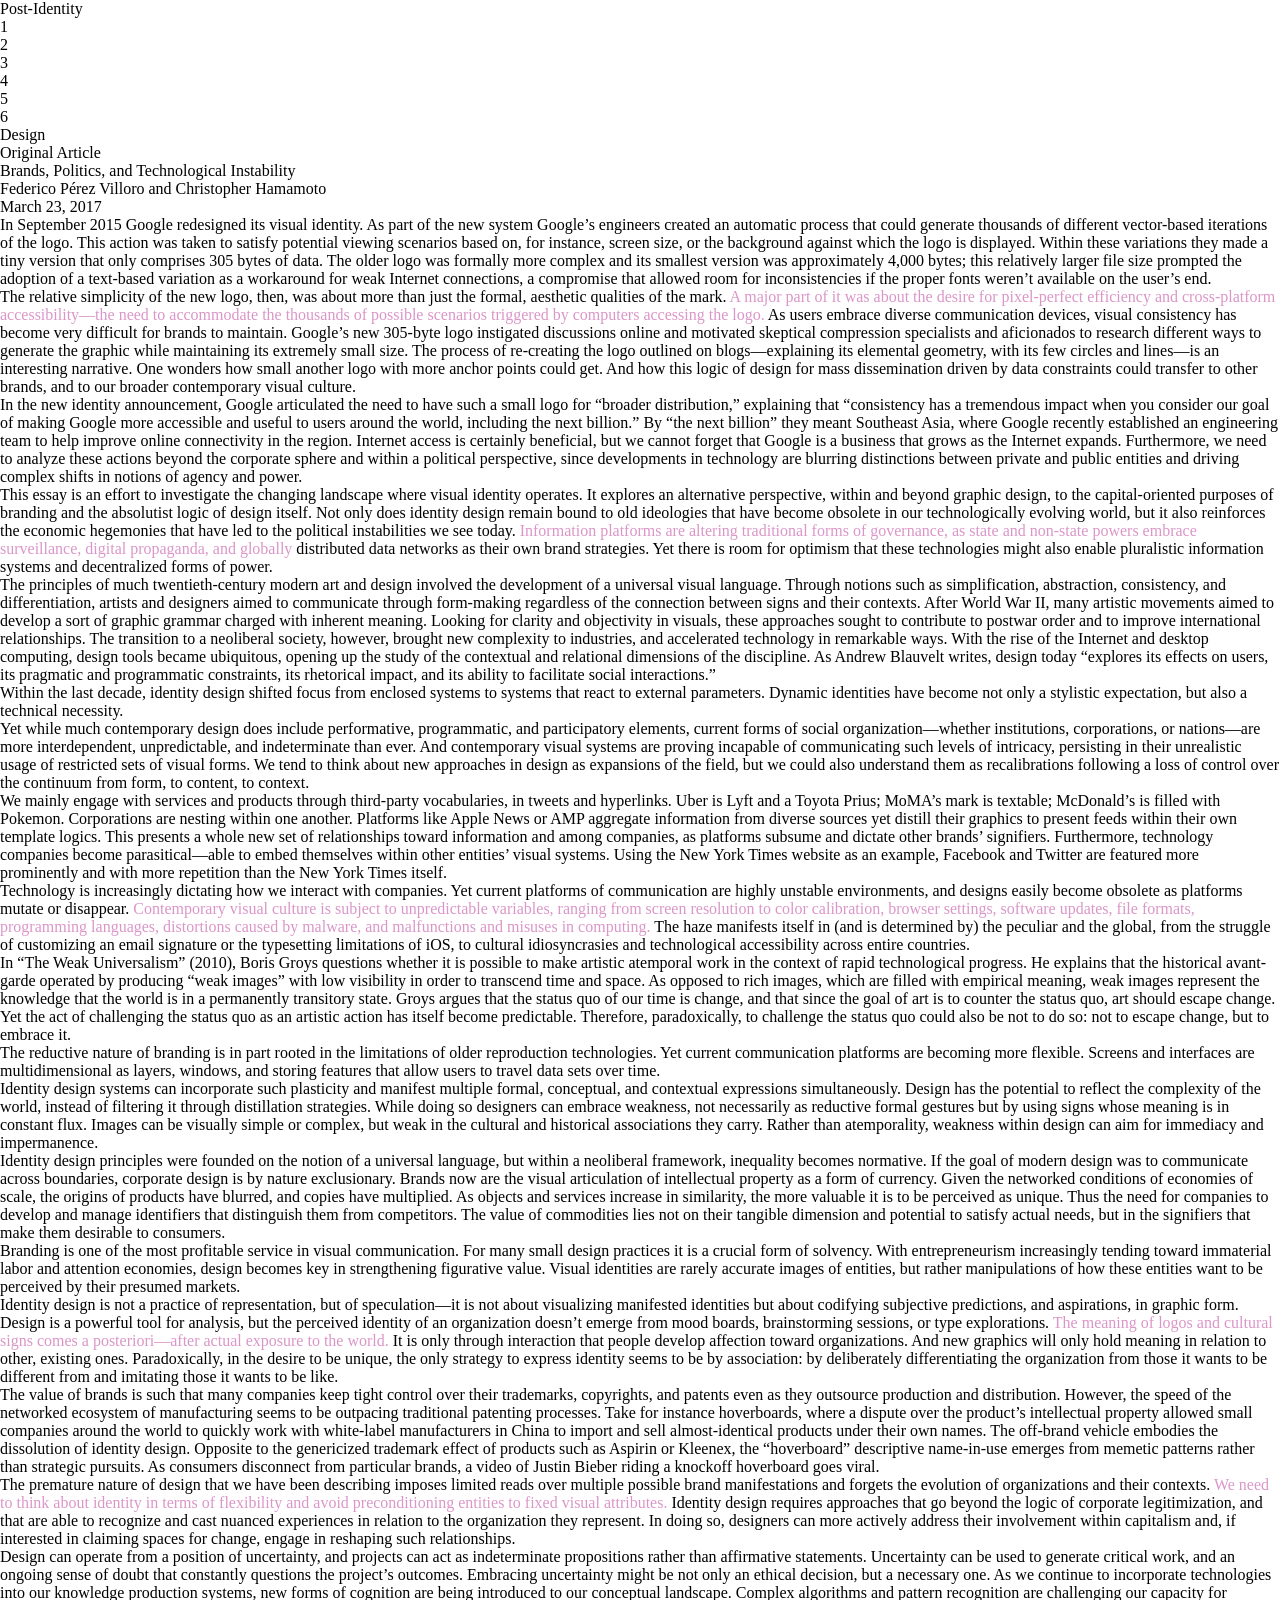
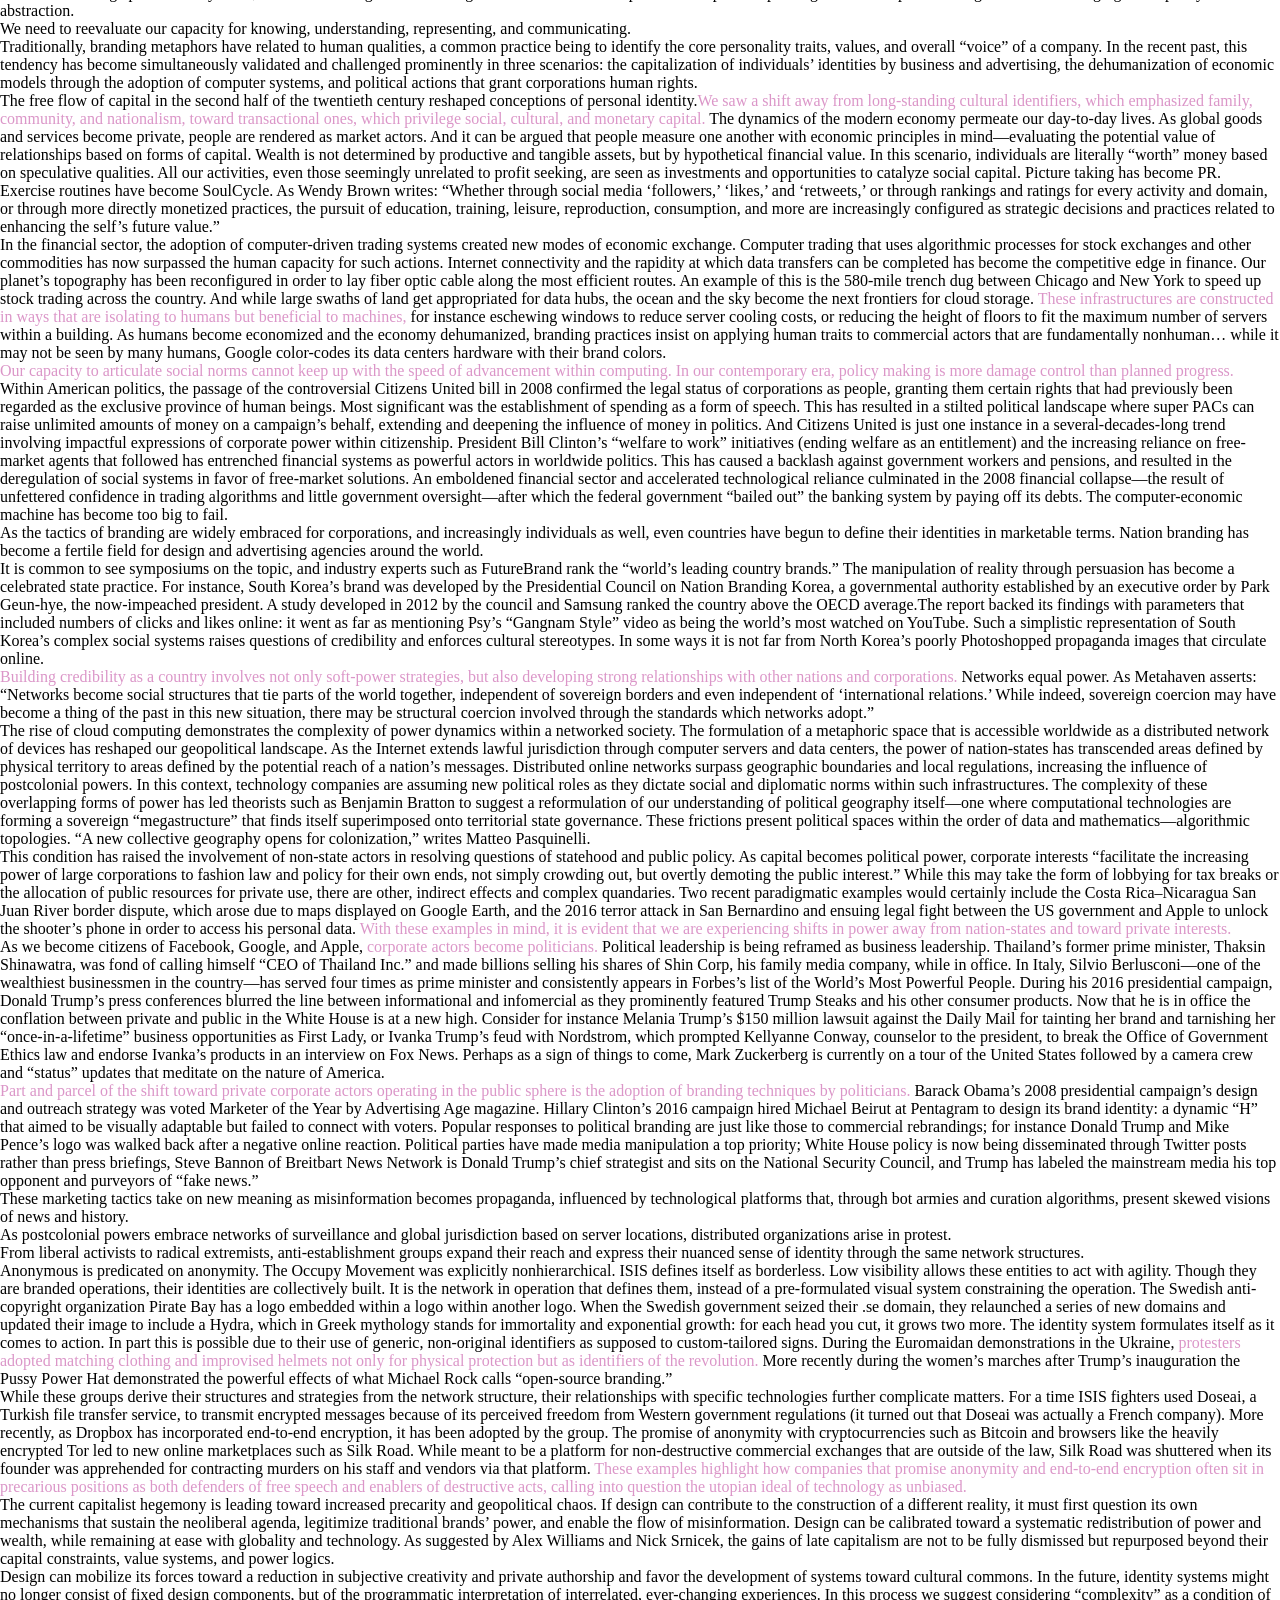
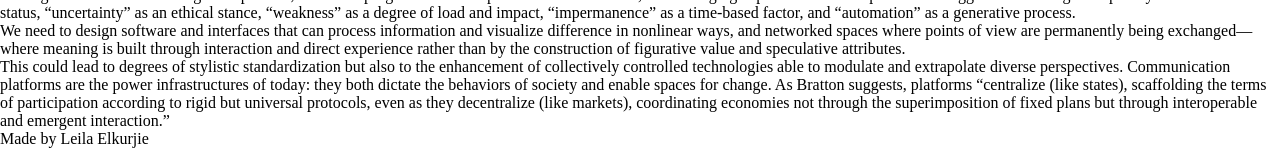
==== direction1/index.html @ b15a5d3c "start" ====
<!doctype html>
<html>
	<head>
		<meta name="viewport" content="width=device-width, initial-scale=1">
		<title>Binding</title>
		<link href="../styles/reset.css" rel="stylesheet">
		<link href="../styles/common.css" rel="stylesheet">
		<link href="style.css" rel="stylesheet">
	</head>
	<body>
		<header>
			<div class="h1-button">
				<h1>Post-Identity</h1>
				<ol>
					<li><a href="#section1">1</a></li>
					<li><a href="#section2">2</a></li>
					<li><a href="#section3">3</a></li>
					<li><a href="#section4">4</a></li>
					<li><a href="#section5">5</a></li>
					<li><a href="#section6">6</a></li>
				</ol>
			</div>

		<h2>Design</h2>

			<div class="h3-button">
				<a href="https://www.walkerart.org/reader/post-identity-design-brands-politics-and-technological-instability/">
					Original Article
				</a>
				<h3>Brands, Politics, and Technological Instability</h3>
			</div>

			<h4>Federico Pérez Villoro and Christopher Hamamoto</h4>
			<time datetime="2017-03-23">March 23, 2017</time>
		</header>

		<main>

			<!-- the article -->
			<article>

				<section id="section1">
					<p>In September 2015 Google redesigned its visual identity. As part of the new system Google’s engineers created an automatic process that could generate thousands of different vector-based iterations of the logo. This action was taken to satisfy potential viewing scenarios based on, for instance, screen size, or the background against which the logo is displayed. Within these variations they made a tiny version that only comprises 305 bytes of data. The older logo was formally more complex and its smallest version was approximately 4,000 bytes; this relatively larger file size prompted the adoption of a text-based variation as a workaround for weak Internet connections, a compromise that allowed room for inconsistencies if the proper fonts weren’t available on the user’s end.</p>

					<p>The relative simplicity of the new logo, then, was about more than just the formal, aesthetic qualities of the mark. <span style="color: #DB96C8;">A major part of it was about the desire for pixel-perfect efficiency and cross-platform accessibility—the need to accommodate the thousands of possible scenarios triggered by computers accessing the logo.</span> As users embrace diverse communication devices, visual consistency has become very difficult for brands to maintain. Google’s new 305-byte logo instigated discussions online and motivated skeptical compression specialists and aficionados to research different ways to generate the graphic while maintaining its extremely small size. The process of re-creating the logo outlined on blogs—explaining its elemental geometry, with its few circles and lines—is an interesting narrative. One wonders how small another logo with more anchor points could get. And how this logic of design for mass dissemination driven by data constraints could transfer to other brands, and to our broader contemporary visual culture.</p>


					<p>In the new identity announcement, Google articulated the need to have such a small logo for “broader distribution,” explaining that “consistency has a tremendous impact when you consider our goal of making Google more accessible and useful to users around the world, including the next billion.” By “the next billion” they meant Southeast Asia, where Google recently established an engineering team to help improve online connectivity in the region. Internet access is certainly beneficial, but we cannot forget that Google is a business that grows as the Internet expands. Furthermore, we need to analyze these actions beyond the corporate sphere and within a political perspective, since developments in technology are blurring distinctions between private and public entities and driving complex shifts in notions of agency and power.</p>
					<p>This essay is an effort to investigate the changing landscape where visual identity operates. It explores an alternative perspective, within and beyond graphic design, to the capital-oriented purposes of branding and the absolutist logic of design itself. Not only does identity design remain bound to old ideologies that have become obsolete in our technologically evolving world, but it also reinforces the economic hegemonies that have led to the political instabilities we see today. <span style="color: #DB96C8;">Information platforms are altering traditional forms of governance, as state and non-state powers embrace surveillance, digital propaganda, and globally </span>distributed data networks as their own brand strategies. Yet there is room for optimism that these technologies might also enable pluralistic information systems and decentralized forms of power.</p>
				</section>

				<section id="section2">
					<p>The principles of much twentieth-century modern art and design involved the development of a universal visual language. Through notions such as simplification, abstraction, consistency, and differentiation, artists and designers aimed to communicate through form-making regardless of the connection between signs and their contexts. After World War II, many artistic movements aimed to develop a sort of graphic grammar charged with inherent meaning. Looking for clarity and objectivity in visuals, these approaches sought to contribute to postwar order and to improve international relationships. The transition to a neoliberal society, however, brought new complexity to industries, and accelerated technology in remarkable ways. With the rise of the Internet and desktop computing, design tools became ubiquitous, opening up the study of the contextual and relational dimensions of the discipline. As Andrew Blauvelt writes, design today “explores its effects on users, its pragmatic and programmatic constraints, its rhetorical impact, and its ability to facilitate social interactions.”</p>
					<p class="highlight">Within the last decade, identity design shifted focus from enclosed systems to systems that react to external parameters. Dynamic identities have become not only a stylistic expectation, but also a technical necessity.</p>
					<p> Yet while much contemporary design does include performative, programmatic, and participatory elements, current forms of social organization—whether institutions, corporations, or nations—are more interdependent, unpredictable, and indeterminate than ever. And contemporary visual systems are proving incapable of communicating such levels of intricacy, persisting in their unrealistic usage of restricted sets of visual forms. We tend to think about new approaches in design as expansions of the field, but we could also understand them as recalibrations following a loss of control over the continuum from form, to content, to context.</p>
					<p>We mainly engage with services and products through third-party vocabularies, in tweets and hyperlinks. Uber is Lyft and a Toyota Prius; MoMA’s mark is textable; McDonald’s is filled with Pokemon. Corporations are nesting within one another. Platforms like Apple News or AMP aggregate information from diverse sources yet distill their graphics to present feeds within their own template logics. This presents a whole new set of relationships toward information and among companies, as platforms subsume and dictate other brands’ signifiers. Furthermore, technology companies become parasitical—able to embed themselves within other entities’ visual systems. Using the New York Times website as an example, Facebook and Twitter are featured more prominently and with more repetition than the New York Times itself.</p>
					<p>Technology is increasingly dictating how we interact with companies. Yet current platforms of communication are highly unstable environments, and designs easily become obsolete as platforms mutate or disappear. <span style="color: #DB96C8;">Contemporary visual culture is subject to unpredictable variables, ranging from screen resolution to color calibration, browser settings, software updates, file formats, programming languages, distortions caused by malware, and malfunctions and misuses in computing. </span>The haze manifests itself in (and is determined by) the peculiar and the global, from the struggle of customizing an email signature or the typesetting limitations of iOS, to cultural idiosyncrasies and technological accessibility across entire countries.</p>
					<p>In “The Weak Universalism” (2010), Boris Groys questions whether it is possible to make artistic atemporal work in the context of rapid technological progress. He explains that the historical avant-garde operated by producing “weak images” with low visibility in order to transcend time and space. As opposed to rich images, which are filled with empirical meaning, weak images represent the knowledge that the world is in a permanently transitory state. Groys argues that the status quo of our time is change, and that since the goal of art is to counter the status quo, art should escape change. Yet the act of challenging the status quo as an artistic action has itself become predictable. Therefore, paradoxically, to challenge the status quo could also be not to do so: not to escape change, but to embrace it.</p>
					<p>The reductive nature of branding is in part rooted in the limitations of older reproduction technologies. Yet current communication platforms are becoming more flexible. Screens and interfaces are multidimensional as layers, windows, and storing features that allow users to travel data sets over time. </p>
					<p class="highlight">Identity design systems can incorporate such plasticity and manifest multiple formal, conceptual, and contextual expressions simultaneously. Design has the potential to reflect the complexity of the world, instead of filtering it through distillation strategies. While doing so designers can embrace weakness, not necessarily as reductive formal gestures but by using signs whose meaning is in constant flux. Images can be visually simple or complex, but weak in the cultural and historical associations they carry. Rather than atemporality, weakness within design can aim for immediacy and impermanence.</p>
				</section>

				<section id="section3">
					<p>Identity design principles were founded on the notion of a universal language, but within a neoliberal framework, inequality becomes normative. If the goal of modern design was to communicate across boundaries, corporate design is by nature exclusionary. Brands now are the visual articulation of intellectual property as a form of currency. Given the networked conditions of economies of scale, the origins of products have blurred, and copies have multiplied. As objects and services increase in similarity, the more valuable it is to be perceived as unique. Thus the need for companies to develop and manage identifiers that distinguish them from competitors. The value of commodities lies not on their tangible dimension and potential to satisfy actual needs, but in the signifiers that make them desirable to consumers.</p>
					<p>Branding is one of the most profitable service in visual communication. For many small design practices it is a crucial form of solvency. With entrepreneurism increasingly tending toward immaterial labor and attention economies, design becomes key in strengthening figurative value. Visual identities are rarely accurate images of entities, but rather manipulations of how these entities want to be perceived by their presumed markets.</p>
					<p class="highlight">Identity design is not a practice of representation, but of speculation—it is not about visualizing manifested identities but about codifying subjective predictions, and aspirations, in graphic form.</p>
					<p>Design is a powerful tool for analysis, but the perceived identity of an organization doesn’t emerge from mood boards, brainstorming sessions, or type explorations. <span style="color: #DB96C8;">The meaning of logos and cultural signs comes a posteriori—after actual exposure to the world.</span> It is only through interaction that people develop affection toward organizations. And new graphics will only hold meaning in relation to other, existing ones. Paradoxically, in the desire to be unique, the only strategy to express identity seems to be by association: by deliberately differentiating the organization from those it wants to be different from and imitating those it wants to be like.</p>
					<p>The value of brands is such that many companies keep tight control over their trademarks, copyrights, and patents even as they outsource production and distribution. However, the speed of the networked ecosystem of manufacturing seems to be outpacing traditional patenting processes. Take for instance hoverboards, where a dispute over the product’s intellectual property allowed small companies around the world to quickly work with white-label manufacturers in China to import and sell almost-identical products under their own names. The off-brand vehicle embodies the dissolution of identity design. Opposite to the genericized trademark effect of products such as Aspirin or Kleenex, the “hoverboard” descriptive name-in-use emerges from memetic patterns rather than strategic pursuits. As consumers disconnect from particular brands, a video of Justin Bieber riding a knockoff hoverboard goes viral.</p>
					<p>The premature nature of design that we have been describing imposes limited reads over multiple possible brand manifestations and forgets the evolution of organizations and their contexts. <span style="color: #DB96C8;">We need to think about identity in terms of flexibility and avoid preconditioning entities to fixed visual attributes. </span>Identity design requires approaches that go beyond the logic of corporate legitimization, and that are able to recognize and cast nuanced experiences in relation to the organization they represent. In doing so, designers can more actively address their involvement within capitalism and, if interested in claiming spaces for change, engage in reshaping such relationships.</p>
					<p>Design can operate from a position of uncertainty, and projects can act as indeterminate propositions rather than affirmative statements. Uncertainty can be used to generate critical work, and an ongoing sense of doubt that constantly questions the project’s outcomes. Embracing uncertainty might be not only an ethical decision, but a necessary one. As we continue to incorporate technologies into our knowledge production systems, new forms of cognition are being introduced to our conceptual landscape. Complex algorithms and pattern recognition are challenging our capacity for abstraction. </p>
					<p class="highlight">We need to reevaluate our capacity for knowing, understanding, representing, and communicating.</p>
				</section>

				<section id="section4">
					<p>Traditionally, branding metaphors have related to human qualities, a common practice being to identify the core personality traits, values, and overall “voice” of a company. In the recent past, this tendency has become simultaneously validated and challenged prominently in three scenarios: the capitalization of individuals’ identities by business and advertising, the dehumanization of economic models through the adoption of computer systems, and political actions that grant corporations human rights.</p>


					<p>The free flow of capital in the second half of the twentieth century reshaped conceptions of personal identity.<span style="color: #DB96C8;">We saw a shift away from long-standing cultural identifiers, which emphasized family, community, and nationalism, toward transactional ones, which privilege social, cultural, and monetary capital. </span> The dynamics of the modern economy permeate our day-to-day lives. As global goods and services become private, people are rendered as market actors. And it can be argued that people measure one another with economic principles in mind—evaluating the potential value of relationships based on forms of capital. Wealth is not determined by productive and tangible assets, but by hypothetical financial value. In this scenario, individuals are literally “worth” money based on speculative qualities. All our activities, even those seemingly unrelated to profit seeking, are seen as investments and opportunities to catalyze social capital. Picture taking has become PR. Exercise routines have become SoulCycle. As Wendy Brown writes: “Whether through social media ‘followers,’ ‘likes,’ and ‘retweets,’ or through rankings and ratings for every activity and domain, or through more directly monetized practices, the pursuit of education, training, leisure, reproduction, consumption, and more are increasingly configured as strategic decisions and practices related to enhancing the self’s future value.”</p>
					<p>In the financial sector, the adoption of computer-driven trading systems created new modes of economic exchange. Computer trading that uses algorithmic processes for stock exchanges and other commodities has now surpassed the human capacity for such actions. Internet connectivity and the rapidity at which data transfers can be completed has become the competitive edge in finance. Our planet’s topography has been reconfigured in order to lay fiber optic cable along the most efficient routes. An example of this is the 580-mile trench dug between Chicago and New York to speed up stock trading across the country. And while large swaths of land get appropriated for data hubs, the ocean and the sky become the next frontiers for cloud storage. <span style="color: #DB96C8;">These infrastructures are constructed in ways that are isolating to humans but beneficial to machines, </span>for instance eschewing windows to reduce server cooling costs, or reducing the height of floors to fit the maximum number of servers within a building. As humans become economized and the economy dehumanized, branding practices insist on applying human traits to commercial actors that are fundamentally nonhuman… while it may not be seen by many humans, Google color-codes its data centers hardware with their brand colors.</p>
					<p><span style="color: #DB96C8;">Our capacity to articulate social norms cannot keep up with the speed of advancement within computing. In our contemporary era, policy making is more damage control than planned progress. </span>Within American politics, the passage of the controversial Citizens United bill in 2008 confirmed the legal status of corporations as people, granting them certain rights that had previously been regarded as the exclusive province of human beings. Most significant was the establishment of spending as a form of speech. This has resulted in a stilted political landscape where super PACs can raise unlimited amounts of money on a campaign’s behalf, extending and deepening the influence of money in politics. And Citizens United is just one instance in a several-decades-long trend involving impactful expressions of corporate power within citizenship. President Bill Clinton’s “welfare to work” initiatives (ending welfare as an entitlement) and the increasing reliance on free-market agents that followed has entrenched financial systems as powerful actors in worldwide politics. This has caused a backlash against government workers and pensions, and resulted in the deregulation of social systems in favor of free-market solutions. An emboldened financial sector and accelerated technological reliance culminated in the 2008 financial collapse—the result of unfettered confidence in trading algorithms and little government oversight—after which the federal government “bailed out” the banking system by paying off its debts. The computer-economic machine has become too big to fail.</p>
					</section>

				<section id="section5">
					<p class="highlight">As the tactics of branding are widely embraced for corporations, and increasingly individuals as well, even countries have begun to define their identities in marketable terms. Nation branding has become a fertile field for design and advertising agencies around the world.</p>
					<p>It is common to see symposiums on the topic, and industry experts such as FutureBrand rank the “world’s leading country brands.” The manipulation of reality through persuasion has become a celebrated state practice. For instance, South Korea’s brand was developed by the Presidential Council on Nation Branding Korea, a governmental authority established by an executive order by Park Geun-hye, the now-impeached president. A study developed in 2012 by the council and Samsung ranked the country above the OECD average.The report backed its findings with parameters that included numbers of clicks and likes online: it went as far as mentioning Psy’s “Gangnam Style” video as being the world’s most watched on YouTube. Such a simplistic representation of South Korea’s complex social systems raises questions of credibility and enforces cultural stereotypes. In some ways it is not far from North Korea’s poorly Photoshopped propaganda images that circulate online.</p>
					<p><span style="color: #DB96C8;">Building credibility as a country involves not only soft-power strategies, but also developing strong relationships with other nations and corporations. </span>Networks equal power. As Metahaven asserts: “Networks become social structures that tie parts of the world together, independent of sovereign borders and even independent of ‘international relations.’ While indeed, sovereign coercion may have become a thing of the past in this new situation, there may be structural coercion involved through the standards which networks adopt.”</p>
					<p>The rise of cloud computing demonstrates the complexity of power dynamics within a networked society. The formulation of a metaphoric space that is accessible worldwide as a distributed network of devices has reshaped our geopolitical landscape. As the Internet extends lawful jurisdiction through computer servers and data centers, the power of nation-states has transcended areas defined by physical territory to areas defined by the potential reach of a nation’s messages. Distributed online networks surpass geographic boundaries and local regulations, increasing the influence of postcolonial powers. In this context, technology companies are assuming new political roles as they dictate social and diplomatic norms within such infrastructures. The complexity of these overlapping forms of power has led theorists such as Benjamin Bratton to suggest a reformulation of our understanding of political geography itself—one where computational technologies are forming a sovereign “megastructure” that finds itself superimposed onto territorial state governance. These frictions present political spaces within the order of data and mathematics—algorithmic topologies. “A new collective geography opens for colonization,” writes Matteo Pasquinelli.</p>

					<p>This condition has raised the involvement of non-state actors in resolving questions of statehood and public policy. As capital becomes political power, corporate interests “facilitate the increasing power of large corporations to fashion law and policy for their own ends, not simply crowding out, but overtly demoting the public interest.” While this may take the form of lobbying for tax breaks or the allocation of public resources for private use, there are other, indirect effects and complex quandaries. Two recent paradigmatic examples would certainly include the Costa Rica–Nicaragua San Juan River border dispute, which arose due to maps displayed on Google Earth, and the 2016 terror attack in San Bernardino and ensuing legal fight between the US government and Apple to unlock the shooter’s phone in order to access his personal data. <span style="color: #DB96C8;">With these examples in mind, it is evident that we are experiencing shifts in power away from nation-states and toward private interests.</span></p>
					<p>As we become citizens of Facebook, Google, and Apple, <span style="color: #DB96C8;">corporate actors become politicians. </span>Political leadership is being reframed as business leadership. Thailand’s former prime minister, Thaksin Shinawatra, was fond of calling himself “CEO of Thailand Inc.” and made billions selling his shares of Shin Corp, his family media company, while in office. In Italy, Silvio Berlusconi—one of the wealthiest businessmen in the country—has served four times as prime minister and consistently appears in Forbes’s list of the World’s Most Powerful People. During his 2016 presidential campaign, Donald Trump’s press conferences blurred the line between informational and infomercial as they prominently featured Trump Steaks and his other consumer products. Now that he is in office the conflation between private and public in the White House is at a new high. Consider for instance Melania Trump’s $150 million lawsuit against the Daily Mail for tainting her brand and tarnishing her “once-in-a-lifetime” business opportunities as First Lady, or Ivanka Trump’s feud with Nordstrom, which prompted Kellyanne Conway, counselor to the president, to break the Office of Government Ethics law and endorse Ivanka’s products in an interview on Fox News. Perhaps as a sign of things to come, Mark Zuckerberg is currently on a tour of the United States followed by a camera crew and “status” updates that meditate on the nature of America.</p>
					<p><span style="color: #DB96C8;">Part and parcel of the shift toward private corporate actors operating in the public sphere is the adoption of branding techniques by politicians.</span> Barack Obama’s 2008 presidential campaign’s design and outreach strategy was voted Marketer of the Year by Advertising Age magazine. Hillary Clinton’s 2016 campaign hired Michael Beirut at Pentagram to design its brand identity: a dynamic “H” that aimed to be visually adaptable but failed to connect with voters. Popular responses to political branding are just like those to commercial rebrandings; for instance Donald Trump and Mike Pence’s logo was walked back after a negative online reaction. Political parties have made media manipulation a top priority; White House policy is now being disseminated through Twitter posts rather than press briefings, Steve Bannon of Breitbart News Network is Donald Trump’s chief strategist and sits on the National Security Council, and Trump has labeled the mainstream media his top opponent and purveyors of “fake news.”</p>
					<p class="highlight">These marketing tactics take on new meaning as misinformation becomes propaganda, influenced by technological platforms that, through bot armies and curation algorithms, present skewed visions of news and history.</p>
					<p>As postcolonial powers embrace networks of surveillance and global jurisdiction based on server locations, distributed organizations arise in protest.</p>
					<p class="highlight">From liberal activists to radical extremists, anti-establishment groups expand their reach and express their nuanced sense of identity through the same network structures.</p>
					<p>Anonymous is predicated on anonymity. The Occupy Movement was explicitly nonhierarchical. ISIS defines itself as borderless. Low visibility allows these entities to act with agility. Though they are branded operations, their identities are collectively built. It is the network in operation that defines them, instead of a pre-formulated visual system constraining the operation. The Swedish anti-copyright organization Pirate Bay has a logo embedded within a logo within another logo. When the Swedish government seized their .se domain, they relaunched a series of new domains and updated their image to include a Hydra, which in Greek mythology stands for immortality and exponential growth: for each head you cut, it grows two more. The identity system formulates itself as it comes to action. In part this is possible due to their use of generic, non-original identifiers as supposed to custom-tailored signs. During the Euromaidan demonstrations in the Ukraine, <span style="color: #DB96C8;">protesters adopted matching clothing and improvised helmets not only for physical protection but as identifiers of the revolution. </span>More recently during the women’s marches after Trump’s inauguration the Pussy Power Hat demonstrated the powerful effects of what Michael Rock calls “open-source branding.”</p>
					<p>While these groups derive their structures and strategies from the network structure, their relationships with specific technologies further complicate matters. For a time ISIS fighters used Doseai, a Turkish file transfer service, to transmit encrypted messages because of its perceived freedom from Western government regulations (it turned out that Doseai was actually a French company). More recently, as Dropbox has incorporated end-to-end encryption, it has been adopted by the group. The promise of anonymity with cryptocurrencies such as Bitcoin and browsers like the heavily encrypted Tor led to new online marketplaces such as Silk Road. While meant to be a platform for non-destructive commercial exchanges that are outside of the law, Silk Road was shuttered when its founder was apprehended for contracting murders on his staff and vendors via that platform. <span style="color: #DB96C8;">These examples highlight how companies that promise anonymity and end-to-end encryption often sit in precarious positions as both defenders of free speech and enablers of destructive acts, calling into question the utopian ideal of technology as unbiased.</span></p>
				</aside>

				<section id="section6">
					<p>The current capitalist hegemony is leading toward increased precarity and geopolitical chaos. If design can contribute to the construction of a different reality, it must first question its own mechanisms that sustain the neoliberal agenda, legitimize traditional brands’ power, and enable the flow of misinformation. Design can be calibrated toward a systematic redistribution of power and wealth, while remaining at ease with globality and technology. As suggested by Alex Williams and Nick Srnicek, the gains of late capitalism are not to be fully dismissed but repurposed beyond their capital constraints, value systems, and power logics.</p>

					<p>Design can mobilize its forces toward a reduction in subjective creativity and private authorship and favor the development of systems toward cultural commons. In the future, identity systems might no longer consist of fixed design components, but of the programmatic interpretation of interrelated, ever-changing experiences. In this process we suggest considering “complexity” as a condition of status, “uncertainty” as an ethical stance, “weakness” as a degree of load and impact, “impermanence” as a time-based factor, and “automation” as a generative process.</p>
					<p class="highlight">We need to design software and interfaces that can process information and visualize difference in nonlinear ways, and networked spaces where points of view are permanently being exchanged—where meaning is built through interaction and direct experience rather than by the construction of figurative value and speculative attributes.</p>
					<p>This could lead to degrees of stylistic standardization but also to the enhancement of collectively controlled technologies able to modulate and extrapolate diverse perspectives. Communication platforms are the power infrastructures of today: they both dictate the behaviors of society and enable spaces for change. As Bratton suggests, platforms “centralize (like states), scaffolding the terms of participation according to rigid but universal protocols, even as they decentralize (like markets), coordinating economies not through the superimposition of fixed plans but through interoperable and emergent interaction.”</p>
				</section>
			</article>
		</main>

		<footer>
			<p>Made by Leila Elkurjie</p>
		</footer>

	</body>
</html>


<!-- complete  -->
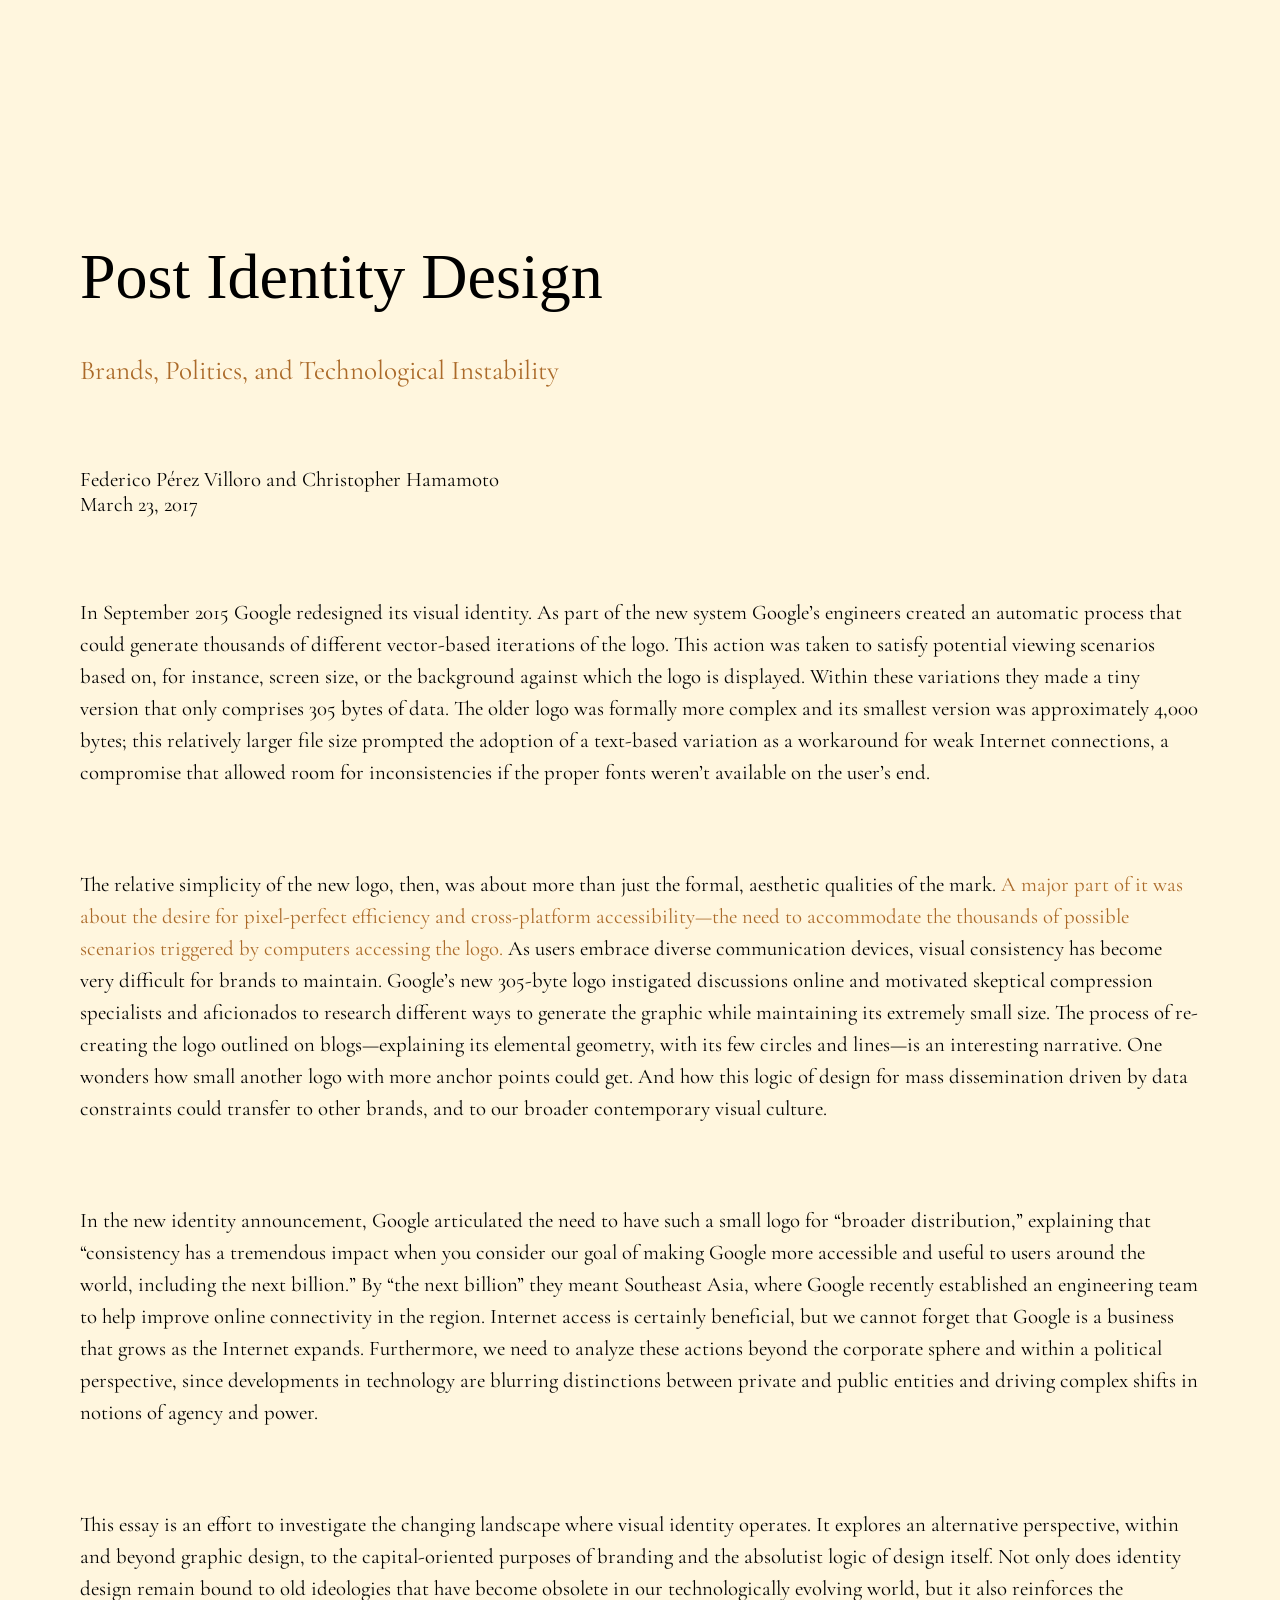
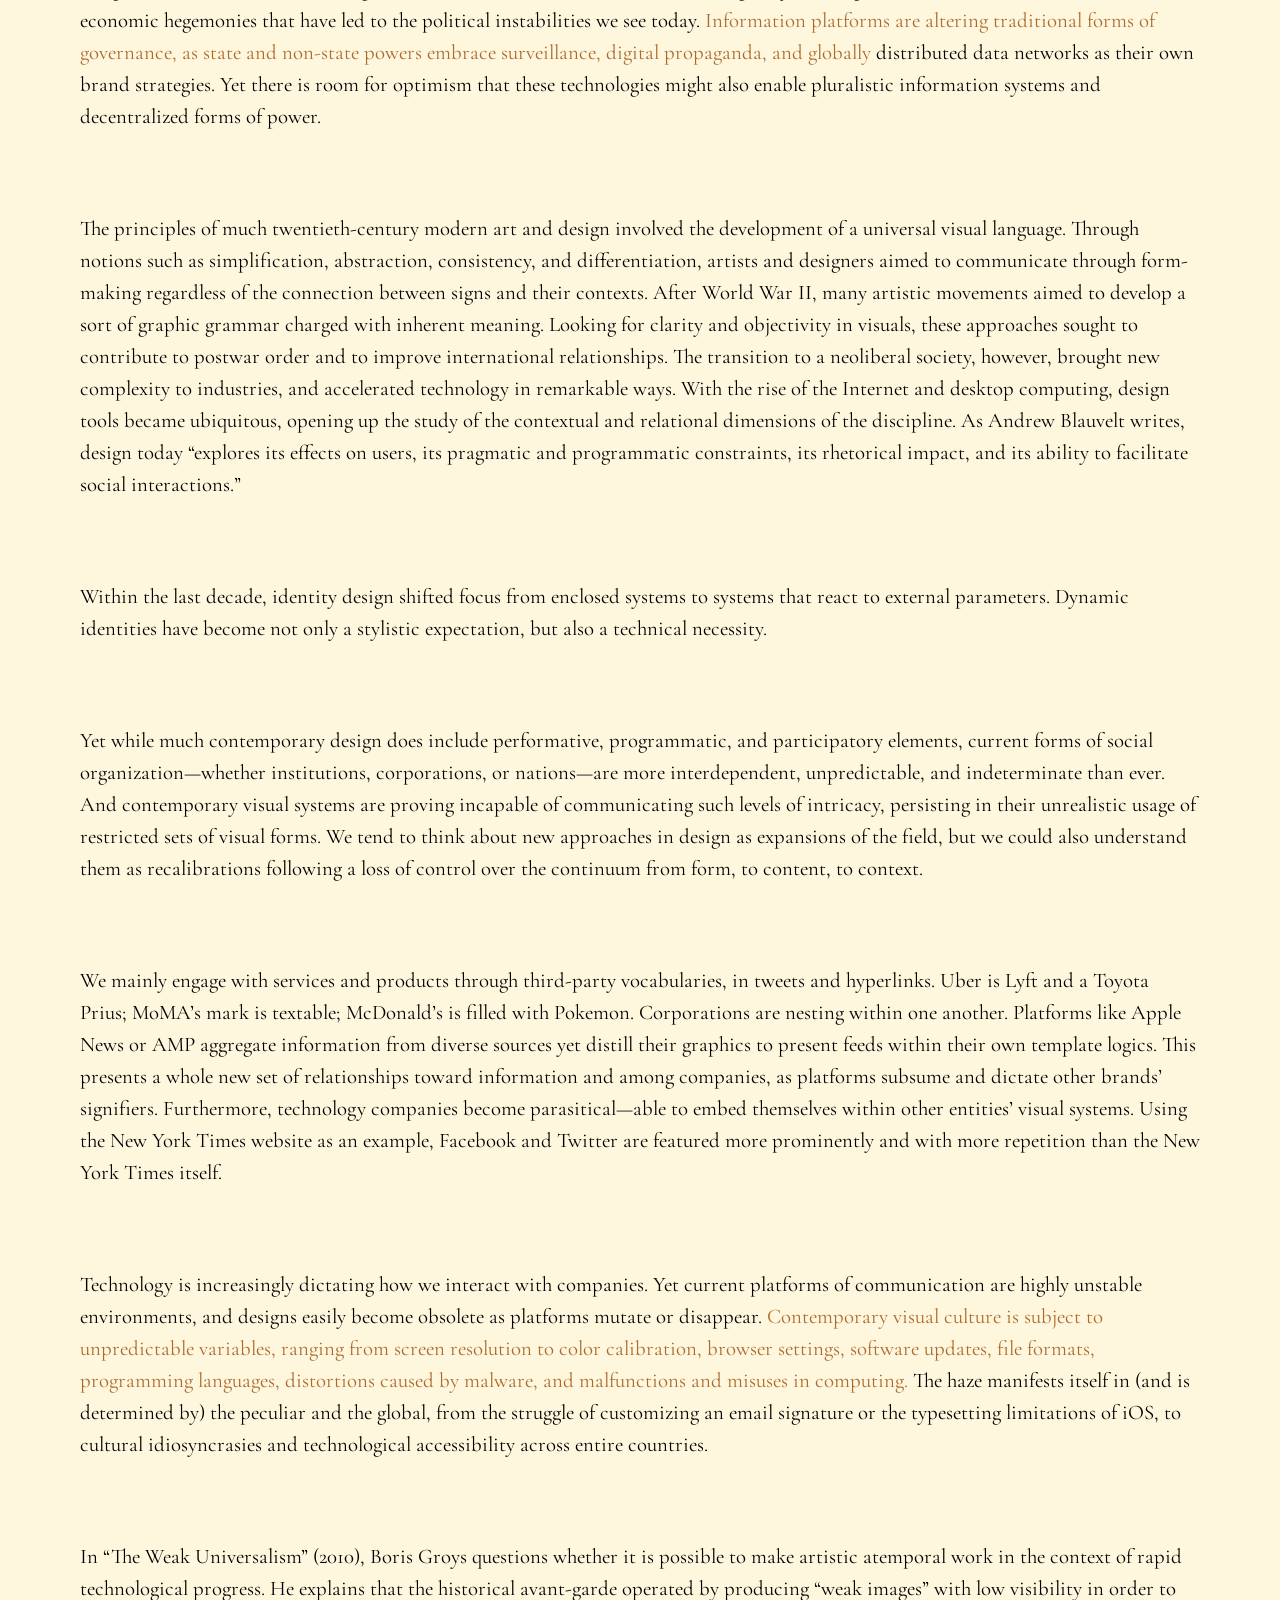
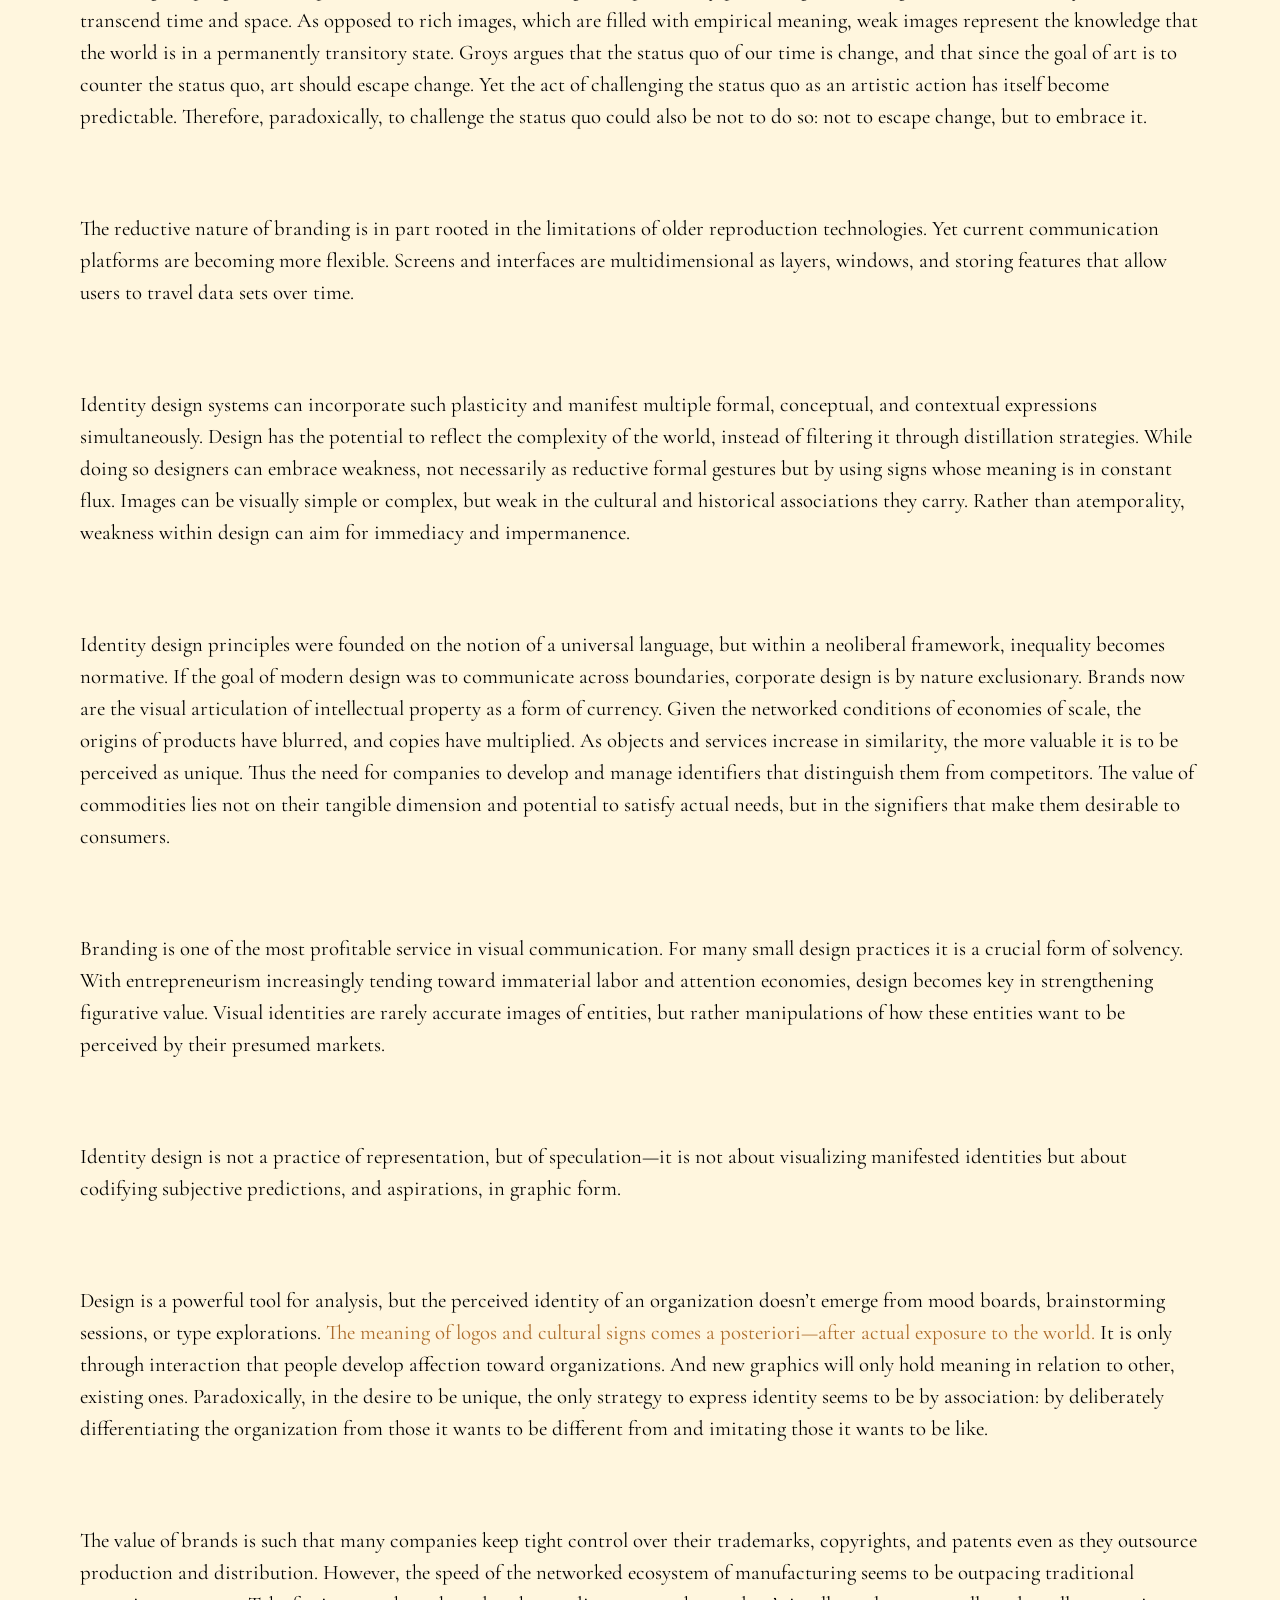
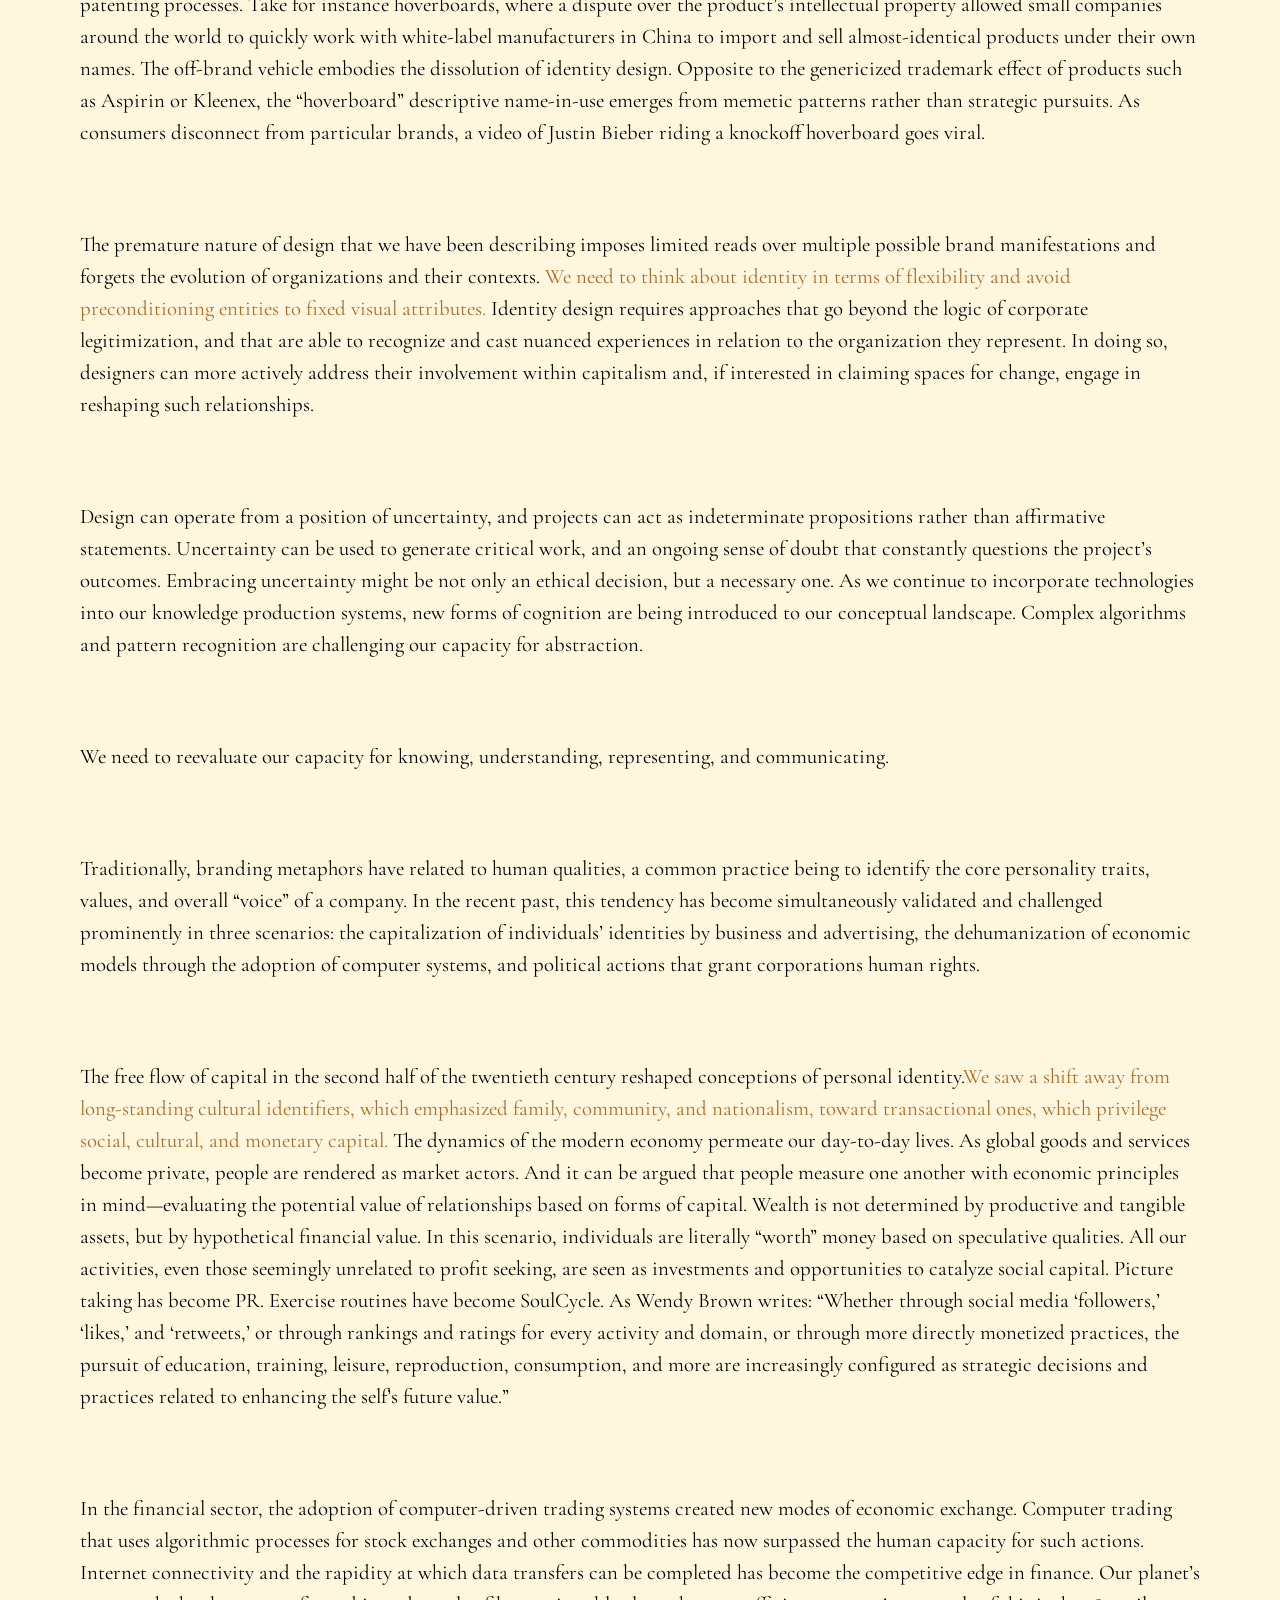
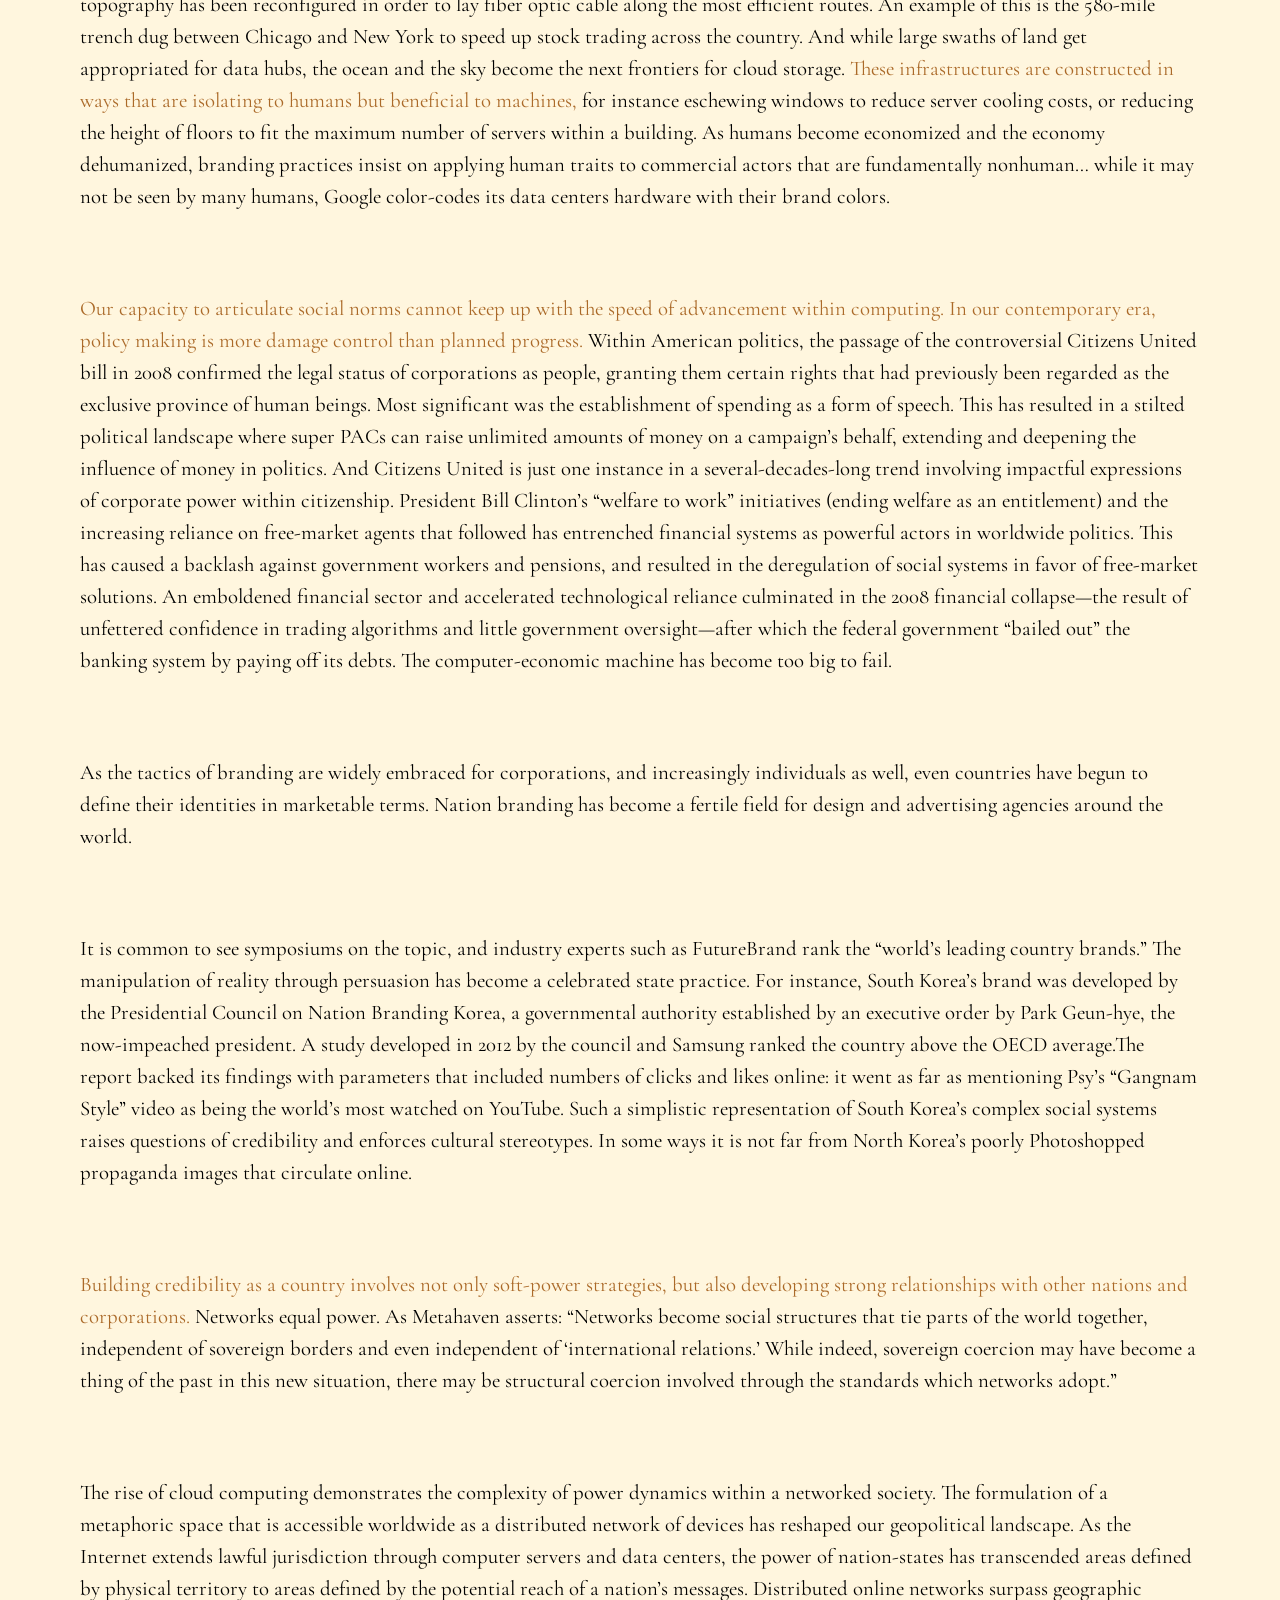
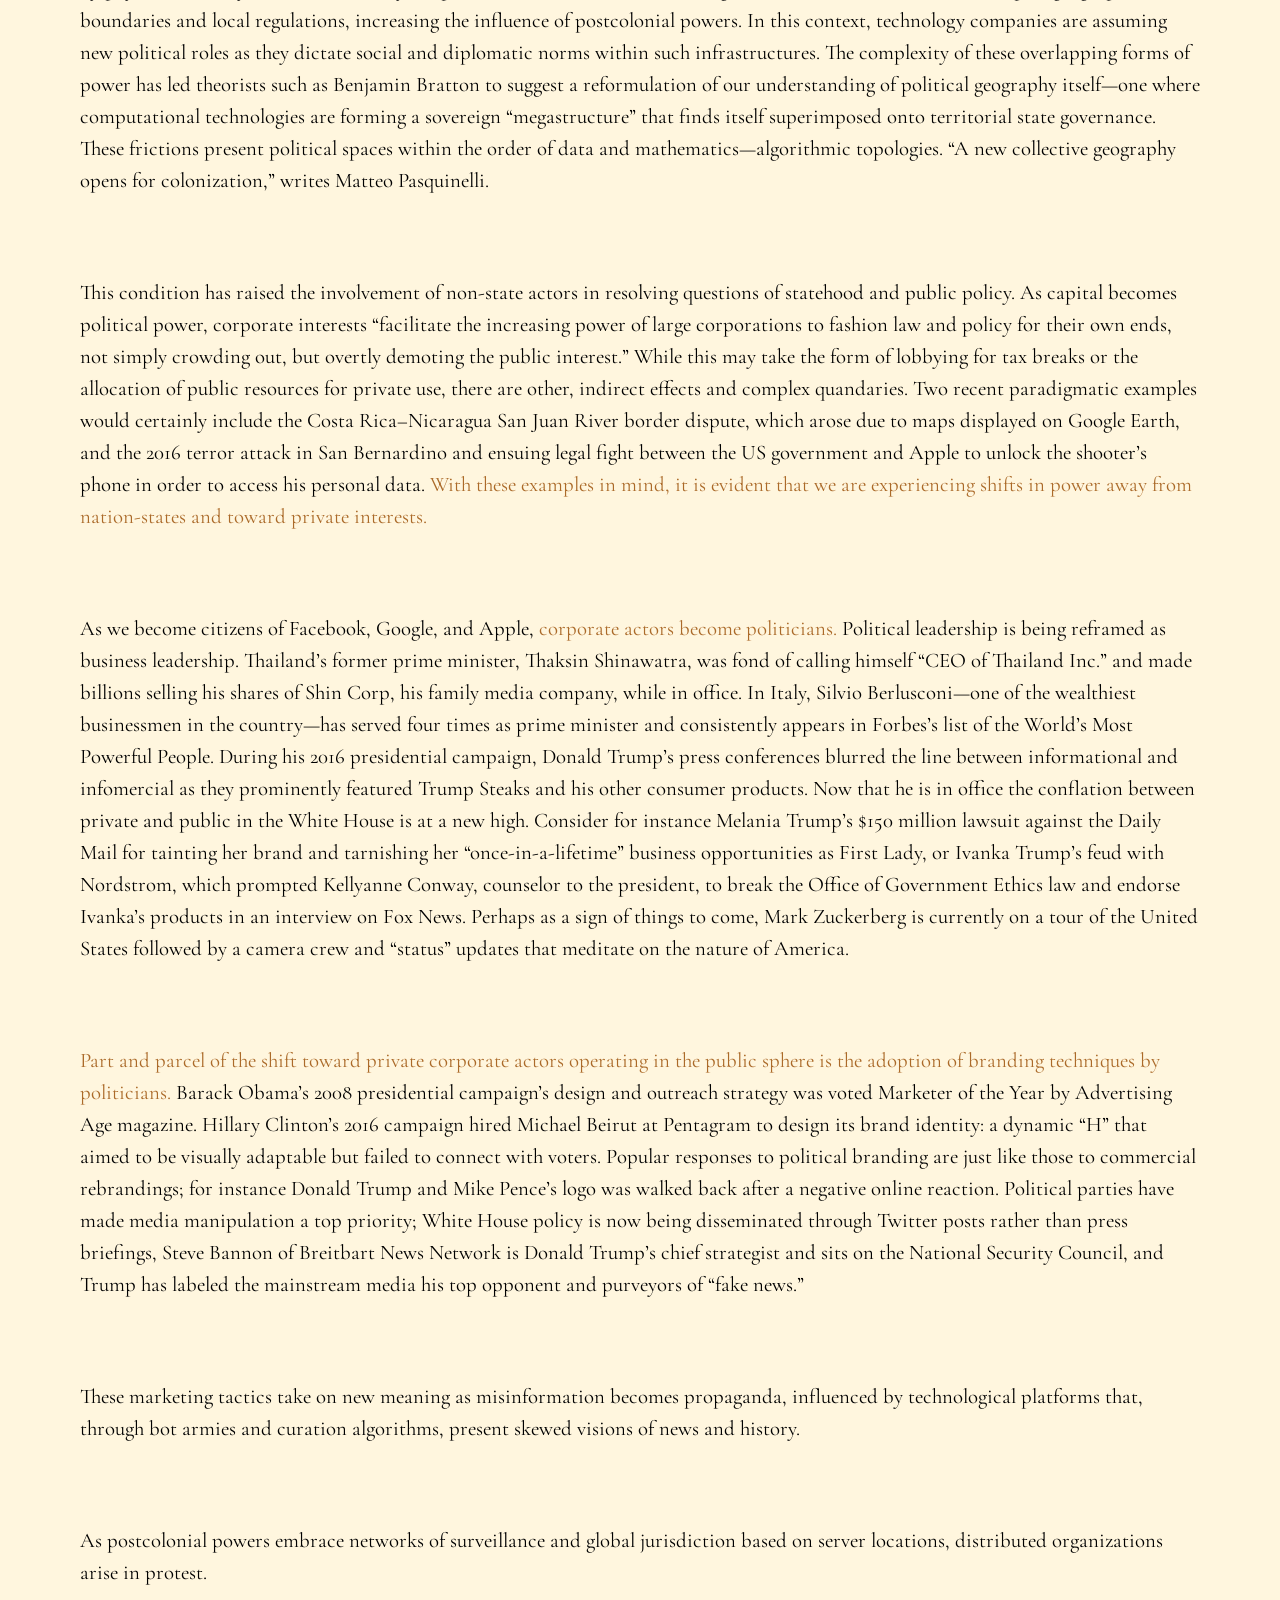
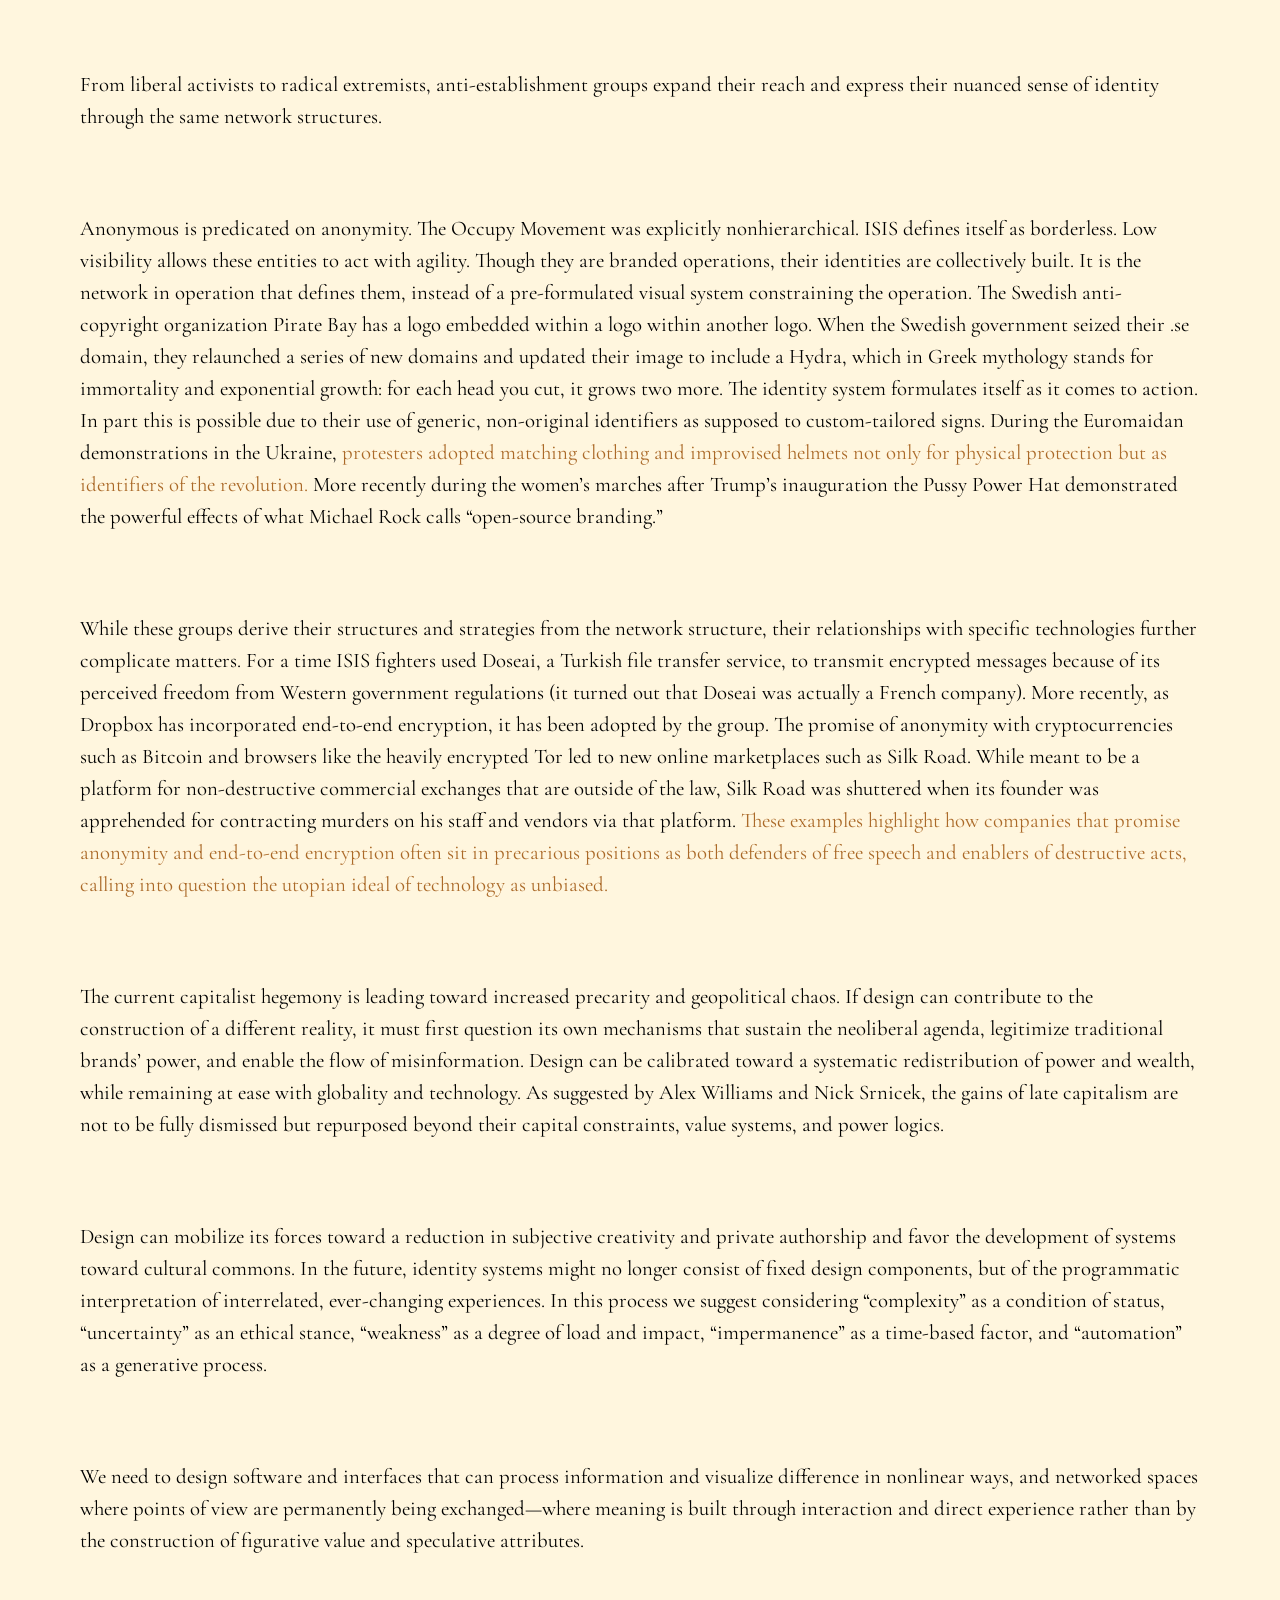
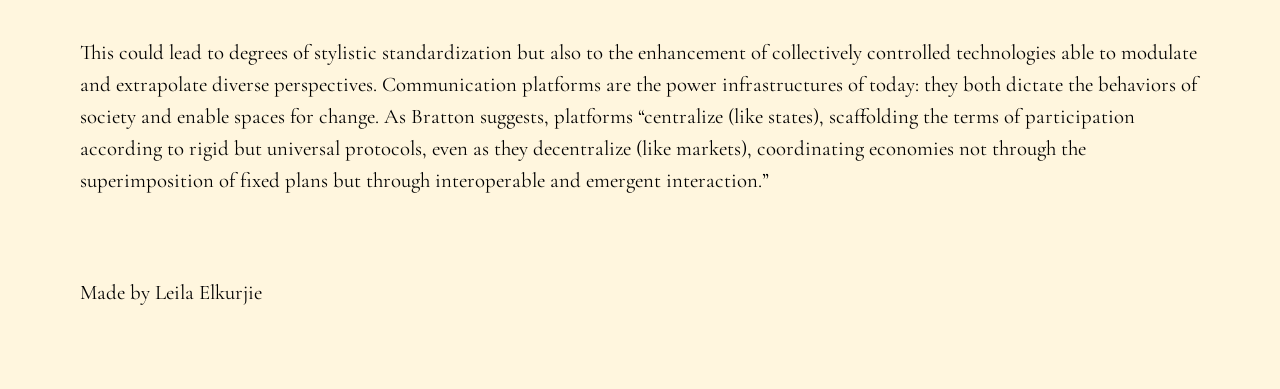
==== commit 104ebaad: "direction 1" ====
--- a/direction1/index.html
+++ b/direction1/index.html
@@ -7,10 +7,14 @@
 		<link href="../styles/reset.css" rel="stylesheet">
 		<link href="../styles/common.css" rel="stylesheet">
 		<link href="style.css" rel="stylesheet">
+
+		<link rel="preconnect" href="https://fonts.googleapis.com">
+		<link rel="preconnect" href="https://fonts.gstatic.com" crossorigin>
+		<link href="https://fonts.googleapis.com/css2?family=Cormorant+Garamond:ital,wght@0,300..700;1,300..700&family=Redaction+10:ital,wght@0,400;0,700;1,400&display=swap" rel="stylesheet">
 	</head>
 	<body>
 		<header>
-			<div class="h1-button">
+			<!-- <div class="h1-button">
 				<h1>Post-Identity</h1>
 				<ol>
 					<li><a href="#section1">1</a></li>
@@ -20,16 +24,11 @@
 					<li><a href="#section5">5</a></li>
 					<li><a href="#section6">6</a></li>
 				</ol>
-			</div>
+			</div> -->
 
-		<h2>Design</h2>
+			<h2>Post Identity Design</h2>
 
-			<div class="h3-button">
-				<a href="https://www.walkerart.org/reader/post-identity-design-brands-politics-and-technological-instability/">
-					Original Article
-				</a>
-				<h3>Brands, Politics, and Technological Instability</h3>
-			</div>
+			<h3>Brands, Politics, and Technological Instability</h3>
 
 			<h4>Federico Pérez Villoro and Christopher Hamamoto</h4>
 			<time datetime="2017-03-23">March 23, 2017</time>
@@ -43,11 +42,11 @@
 				<section id="section1">
 					<p>In September 2015 Google redesigned its visual identity. As part of the new system Google’s engineers created an automatic process that could generate thousands of different vector-based iterations of the logo. This action was taken to satisfy potential viewing scenarios based on, for instance, screen size, or the background against which the logo is displayed. Within these variations they made a tiny version that only comprises 305 bytes of data. The older logo was formally more complex and its smallest version was approximately 4,000 bytes; this relatively larger file size prompted the adoption of a text-based variation as a workaround for weak Internet connections, a compromise that allowed room for inconsistencies if the proper fonts weren’t available on the user’s end.</p>
 
-					<p>The relative simplicity of the new logo, then, was about more than just the formal, aesthetic qualities of the mark. <span style="color: #DB96C8;">A major part of it was about the desire for pixel-perfect efficiency and cross-platform accessibility—the need to accommodate the thousands of possible scenarios triggered by computers accessing the logo.</span> As users embrace diverse communication devices, visual consistency has become very difficult for brands to maintain. Google’s new 305-byte logo instigated discussions online and motivated skeptical compression specialists and aficionados to research different ways to generate the graphic while maintaining its extremely small size. The process of re-creating the logo outlined on blogs—explaining its elemental geometry, with its few circles and lines—is an interesting narrative. One wonders how small another logo with more anchor points could get. And how this logic of design for mass dissemination driven by data constraints could transfer to other brands, and to our broader contemporary visual culture.</p>
+					<p>The relative simplicity of the new logo, then, was about more than just the formal, aesthetic qualities of the mark. <span style="color: #ab6a29;">A major part of it was about the desire for pixel-perfect efficiency and cross-platform accessibility—the need to accommodate the thousands of possible scenarios triggered by computers accessing the logo.</span> As users embrace diverse communication devices, visual consistency has become very difficult for brands to maintain. Google’s new 305-byte logo instigated discussions online and motivated skeptical compression specialists and aficionados to research different ways to generate the graphic while maintaining its extremely small size. The process of re-creating the logo outlined on blogs—explaining its elemental geometry, with its few circles and lines—is an interesting narrative. One wonders how small another logo with more anchor points could get. And how this logic of design for mass dissemination driven by data constraints could transfer to other brands, and to our broader contemporary visual culture.</p>
 
 
 					<p>In the new identity announcement, Google articulated the need to have such a small logo for “broader distribution,” explaining that “consistency has a tremendous impact when you consider our goal of making Google more accessible and useful to users around the world, including the next billion.” By “the next billion” they meant Southeast Asia, where Google recently established an engineering team to help improve online connectivity in the region. Internet access is certainly beneficial, but we cannot forget that Google is a business that grows as the Internet expands. Furthermore, we need to analyze these actions beyond the corporate sphere and within a political perspective, since developments in technology are blurring distinctions between private and public entities and driving complex shifts in notions of agency and power.</p>
-					<p>This essay is an effort to investigate the changing landscape where visual identity operates. It explores an alternative perspective, within and beyond graphic design, to the capital-oriented purposes of branding and the absolutist logic of design itself. Not only does identity design remain bound to old ideologies that have become obsolete in our technologically evolving world, but it also reinforces the economic hegemonies that have led to the political instabilities we see today. <span style="color: #DB96C8;">Information platforms are altering traditional forms of governance, as state and non-state powers embrace surveillance, digital propaganda, and globally </span>distributed data networks as their own brand strategies. Yet there is room for optimism that these technologies might also enable pluralistic information systems and decentralized forms of power.</p>
+					<p>This essay is an effort to investigate the changing landscape where visual identity operates. It explores an alternative perspective, within and beyond graphic design, to the capital-oriented purposes of branding and the absolutist logic of design itself. Not only does identity design remain bound to old ideologies that have become obsolete in our technologically evolving world, but it also reinforces the economic hegemonies that have led to the political instabilities we see today. <span style="color: #ab6a29;">Information platforms are altering traditional forms of governance, as state and non-state powers embrace surveillance, digital propaganda, and globally </span>distributed data networks as their own brand strategies. Yet there is room for optimism that these technologies might also enable pluralistic information systems and decentralized forms of power.</p>
 				</section>
 
 				<section id="section2">
@@ -55,7 +54,7 @@
 					<p class="highlight">Within the last decade, identity design shifted focus from enclosed systems to systems that react to external parameters. Dynamic identities have become not only a stylistic expectation, but also a technical necessity.</p>
 					<p> Yet while much contemporary design does include performative, programmatic, and participatory elements, current forms of social organization—whether institutions, corporations, or nations—are more interdependent, unpredictable, and indeterminate than ever. And contemporary visual systems are proving incapable of communicating such levels of intricacy, persisting in their unrealistic usage of restricted sets of visual forms. We tend to think about new approaches in design as expansions of the field, but we could also understand them as recalibrations following a loss of control over the continuum from form, to content, to context.</p>
 					<p>We mainly engage with services and products through third-party vocabularies, in tweets and hyperlinks. Uber is Lyft and a Toyota Prius; MoMA’s mark is textable; McDonald’s is filled with Pokemon. Corporations are nesting within one another. Platforms like Apple News or AMP aggregate information from diverse sources yet distill their graphics to present feeds within their own template logics. This presents a whole new set of relationships toward information and among companies, as platforms subsume and dictate other brands’ signifiers. Furthermore, technology companies become parasitical—able to embed themselves within other entities’ visual systems. Using the New York Times website as an example, Facebook and Twitter are featured more prominently and with more repetition than the New York Times itself.</p>
-					<p>Technology is increasingly dictating how we interact with companies. Yet current platforms of communication are highly unstable environments, and designs easily become obsolete as platforms mutate or disappear. <span style="color: #DB96C8;">Contemporary visual culture is subject to unpredictable variables, ranging from screen resolution to color calibration, browser settings, software updates, file formats, programming languages, distortions caused by malware, and malfunctions and misuses in computing. </span>The haze manifests itself in (and is determined by) the peculiar and the global, from the struggle of customizing an email signature or the typesetting limitations of iOS, to cultural idiosyncrasies and technological accessibility across entire countries.</p>
+					<p>Technology is increasingly dictating how we interact with companies. Yet current platforms of communication are highly unstable environments, and designs easily become obsolete as platforms mutate or disappear. <span style="color: #ab6a29;">Contemporary visual culture is subject to unpredictable variables, ranging from screen resolution to color calibration, browser settings, software updates, file formats, programming languages, distortions caused by malware, and malfunctions and misuses in computing. </span>The haze manifests itself in (and is determined by) the peculiar and the global, from the struggle of customizing an email signature or the typesetting limitations of iOS, to cultural idiosyncrasies and technological accessibility across entire countries.</p>
 					<p>In “The Weak Universalism” (2010), Boris Groys questions whether it is possible to make artistic atemporal work in the context of rapid technological progress. He explains that the historical avant-garde operated by producing “weak images” with low visibility in order to transcend time and space. As opposed to rich images, which are filled with empirical meaning, weak images represent the knowledge that the world is in a permanently transitory state. Groys argues that the status quo of our time is change, and that since the goal of art is to counter the status quo, art should escape change. Yet the act of challenging the status quo as an artistic action has itself become predictable. Therefore, paradoxically, to challenge the status quo could also be not to do so: not to escape change, but to embrace it.</p>
 					<p>The reductive nature of branding is in part rooted in the limitations of older reproduction technologies. Yet current communication platforms are becoming more flexible. Screens and interfaces are multidimensional as layers, windows, and storing features that allow users to travel data sets over time. </p>
 					<p class="highlight">Identity design systems can incorporate such plasticity and manifest multiple formal, conceptual, and contextual expressions simultaneously. Design has the potential to reflect the complexity of the world, instead of filtering it through distillation strategies. While doing so designers can embrace weakness, not necessarily as reductive formal gestures but by using signs whose meaning is in constant flux. Images can be visually simple or complex, but weak in the cultural and historical associations they carry. Rather than atemporality, weakness within design can aim for immediacy and impermanence.</p>
@@ -65,9 +64,9 @@
 					<p>Identity design principles were founded on the notion of a universal language, but within a neoliberal framework, inequality becomes normative. If the goal of modern design was to communicate across boundaries, corporate design is by nature exclusionary. Brands now are the visual articulation of intellectual property as a form of currency. Given the networked conditions of economies of scale, the origins of products have blurred, and copies have multiplied. As objects and services increase in similarity, the more valuable it is to be perceived as unique. Thus the need for companies to develop and manage identifiers that distinguish them from competitors. The value of commodities lies not on their tangible dimension and potential to satisfy actual needs, but in the signifiers that make them desirable to consumers.</p>
 					<p>Branding is one of the most profitable service in visual communication. For many small design practices it is a crucial form of solvency. With entrepreneurism increasingly tending toward immaterial labor and attention economies, design becomes key in strengthening figurative value. Visual identities are rarely accurate images of entities, but rather manipulations of how these entities want to be perceived by their presumed markets.</p>
 					<p class="highlight">Identity design is not a practice of representation, but of speculation—it is not about visualizing manifested identities but about codifying subjective predictions, and aspirations, in graphic form.</p>
-					<p>Design is a powerful tool for analysis, but the perceived identity of an organization doesn’t emerge from mood boards, brainstorming sessions, or type explorations. <span style="color: #DB96C8;">The meaning of logos and cultural signs comes a posteriori—after actual exposure to the world.</span> It is only through interaction that people develop affection toward organizations. And new graphics will only hold meaning in relation to other, existing ones. Paradoxically, in the desire to be unique, the only strategy to express identity seems to be by association: by deliberately differentiating the organization from those it wants to be different from and imitating those it wants to be like.</p>
+					<p>Design is a powerful tool for analysis, but the perceived identity of an organization doesn’t emerge from mood boards, brainstorming sessions, or type explorations. <span style="color: #ab6a29;">The meaning of logos and cultural signs comes a posteriori—after actual exposure to the world.</span> It is only through interaction that people develop affection toward organizations. And new graphics will only hold meaning in relation to other, existing ones. Paradoxically, in the desire to be unique, the only strategy to express identity seems to be by association: by deliberately differentiating the organization from those it wants to be different from and imitating those it wants to be like.</p>
 					<p>The value of brands is such that many companies keep tight control over their trademarks, copyrights, and patents even as they outsource production and distribution. However, the speed of the networked ecosystem of manufacturing seems to be outpacing traditional patenting processes. Take for instance hoverboards, where a dispute over the product’s intellectual property allowed small companies around the world to quickly work with white-label manufacturers in China to import and sell almost-identical products under their own names. The off-brand vehicle embodies the dissolution of identity design. Opposite to the genericized trademark effect of products such as Aspirin or Kleenex, the “hoverboard” descriptive name-in-use emerges from memetic patterns rather than strategic pursuits. As consumers disconnect from particular brands, a video of Justin Bieber riding a knockoff hoverboard goes viral.</p>
-					<p>The premature nature of design that we have been describing imposes limited reads over multiple possible brand manifestations and forgets the evolution of organizations and their contexts. <span style="color: #DB96C8;">We need to think about identity in terms of flexibility and avoid preconditioning entities to fixed visual attributes. </span>Identity design requires approaches that go beyond the logic of corporate legitimization, and that are able to recognize and cast nuanced experiences in relation to the organization they represent. In doing so, designers can more actively address their involvement within capitalism and, if interested in claiming spaces for change, engage in reshaping such relationships.</p>
+					<p>The premature nature of design that we have been describing imposes limited reads over multiple possible brand manifestations and forgets the evolution of organizations and their contexts. <span style="color: #ab6a29;">We need to think about identity in terms of flexibility and avoid preconditioning entities to fixed visual attributes. </span>Identity design requires approaches that go beyond the logic of corporate legitimization, and that are able to recognize and cast nuanced experiences in relation to the organization they represent. In doing so, designers can more actively address their involvement within capitalism and, if interested in claiming spaces for change, engage in reshaping such relationships.</p>
 					<p>Design can operate from a position of uncertainty, and projects can act as indeterminate propositions rather than affirmative statements. Uncertainty can be used to generate critical work, and an ongoing sense of doubt that constantly questions the project’s outcomes. Embracing uncertainty might be not only an ethical decision, but a necessary one. As we continue to incorporate technologies into our knowledge production systems, new forms of cognition are being introduced to our conceptual landscape. Complex algorithms and pattern recognition are challenging our capacity for abstraction. </p>
 					<p class="highlight">We need to reevaluate our capacity for knowing, understanding, representing, and communicating.</p>
 				</section>
@@ -76,25 +75,25 @@
 					<p>Traditionally, branding metaphors have related to human qualities, a common practice being to identify the core personality traits, values, and overall “voice” of a company. In the recent past, this tendency has become simultaneously validated and challenged prominently in three scenarios: the capitalization of individuals’ identities by business and advertising, the dehumanization of economic models through the adoption of computer systems, and political actions that grant corporations human rights.</p>
 
 
-					<p>The free flow of capital in the second half of the twentieth century reshaped conceptions of personal identity.<span style="color: #DB96C8;">We saw a shift away from long-standing cultural identifiers, which emphasized family, community, and nationalism, toward transactional ones, which privilege social, cultural, and monetary capital. </span> The dynamics of the modern economy permeate our day-to-day lives. As global goods and services become private, people are rendered as market actors. And it can be argued that people measure one another with economic principles in mind—evaluating the potential value of relationships based on forms of capital. Wealth is not determined by productive and tangible assets, but by hypothetical financial value. In this scenario, individuals are literally “worth” money based on speculative qualities. All our activities, even those seemingly unrelated to profit seeking, are seen as investments and opportunities to catalyze social capital. Picture taking has become PR. Exercise routines have become SoulCycle. As Wendy Brown writes: “Whether through social media ‘followers,’ ‘likes,’ and ‘retweets,’ or through rankings and ratings for every activity and domain, or through more directly monetized practices, the pursuit of education, training, leisure, reproduction, consumption, and more are increasingly configured as strategic decisions and practices related to enhancing the self’s future value.”</p>
-					<p>In the financial sector, the adoption of computer-driven trading systems created new modes of economic exchange. Computer trading that uses algorithmic processes for stock exchanges and other commodities has now surpassed the human capacity for such actions. Internet connectivity and the rapidity at which data transfers can be completed has become the competitive edge in finance. Our planet’s topography has been reconfigured in order to lay fiber optic cable along the most efficient routes. An example of this is the 580-mile trench dug between Chicago and New York to speed up stock trading across the country. And while large swaths of land get appropriated for data hubs, the ocean and the sky become the next frontiers for cloud storage. <span style="color: #DB96C8;">These infrastructures are constructed in ways that are isolating to humans but beneficial to machines, </span>for instance eschewing windows to reduce server cooling costs, or reducing the height of floors to fit the maximum number of servers within a building. As humans become economized and the economy dehumanized, branding practices insist on applying human traits to commercial actors that are fundamentally nonhuman… while it may not be seen by many humans, Google color-codes its data centers hardware with their brand colors.</p>
-					<p><span style="color: #DB96C8;">Our capacity to articulate social norms cannot keep up with the speed of advancement within computing. In our contemporary era, policy making is more damage control than planned progress. </span>Within American politics, the passage of the controversial Citizens United bill in 2008 confirmed the legal status of corporations as people, granting them certain rights that had previously been regarded as the exclusive province of human beings. Most significant was the establishment of spending as a form of speech. This has resulted in a stilted political landscape where super PACs can raise unlimited amounts of money on a campaign’s behalf, extending and deepening the influence of money in politics. And Citizens United is just one instance in a several-decades-long trend involving impactful expressions of corporate power within citizenship. President Bill Clinton’s “welfare to work” initiatives (ending welfare as an entitlement) and the increasing reliance on free-market agents that followed has entrenched financial systems as powerful actors in worldwide politics. This has caused a backlash against government workers and pensions, and resulted in the deregulation of social systems in favor of free-market solutions. An emboldened financial sector and accelerated technological reliance culminated in the 2008 financial collapse—the result of unfettered confidence in trading algorithms and little government oversight—after which the federal government “bailed out” the banking system by paying off its debts. The computer-economic machine has become too big to fail.</p>
+					<p>The free flow of capital in the second half of the twentieth century reshaped conceptions of personal identity.<span style="color: #ab6a29;">We saw a shift away from long-standing cultural identifiers, which emphasized family, community, and nationalism, toward transactional ones, which privilege social, cultural, and monetary capital. </span> The dynamics of the modern economy permeate our day-to-day lives. As global goods and services become private, people are rendered as market actors. And it can be argued that people measure one another with economic principles in mind—evaluating the potential value of relationships based on forms of capital. Wealth is not determined by productive and tangible assets, but by hypothetical financial value. In this scenario, individuals are literally “worth” money based on speculative qualities. All our activities, even those seemingly unrelated to profit seeking, are seen as investments and opportunities to catalyze social capital. Picture taking has become PR. Exercise routines have become SoulCycle. As Wendy Brown writes: “Whether through social media ‘followers,’ ‘likes,’ and ‘retweets,’ or through rankings and ratings for every activity and domain, or through more directly monetized practices, the pursuit of education, training, leisure, reproduction, consumption, and more are increasingly configured as strategic decisions and practices related to enhancing the self’s future value.”</p>
+					<p>In the financial sector, the adoption of computer-driven trading systems created new modes of economic exchange. Computer trading that uses algorithmic processes for stock exchanges and other commodities has now surpassed the human capacity for such actions. Internet connectivity and the rapidity at which data transfers can be completed has become the competitive edge in finance. Our planet’s topography has been reconfigured in order to lay fiber optic cable along the most efficient routes. An example of this is the 580-mile trench dug between Chicago and New York to speed up stock trading across the country. And while large swaths of land get appropriated for data hubs, the ocean and the sky become the next frontiers for cloud storage. <span style="color: #ab6a29;">These infrastructures are constructed in ways that are isolating to humans but beneficial to machines, </span>for instance eschewing windows to reduce server cooling costs, or reducing the height of floors to fit the maximum number of servers within a building. As humans become economized and the economy dehumanized, branding practices insist on applying human traits to commercial actors that are fundamentally nonhuman… while it may not be seen by many humans, Google color-codes its data centers hardware with their brand colors.</p>
+					<p><span style="color: #ab6a29;">Our capacity to articulate social norms cannot keep up with the speed of advancement within computing. In our contemporary era, policy making is more damage control than planned progress. </span>Within American politics, the passage of the controversial Citizens United bill in 2008 confirmed the legal status of corporations as people, granting them certain rights that had previously been regarded as the exclusive province of human beings. Most significant was the establishment of spending as a form of speech. This has resulted in a stilted political landscape where super PACs can raise unlimited amounts of money on a campaign’s behalf, extending and deepening the influence of money in politics. And Citizens United is just one instance in a several-decades-long trend involving impactful expressions of corporate power within citizenship. President Bill Clinton’s “welfare to work” initiatives (ending welfare as an entitlement) and the increasing reliance on free-market agents that followed has entrenched financial systems as powerful actors in worldwide politics. This has caused a backlash against government workers and pensions, and resulted in the deregulation of social systems in favor of free-market solutions. An emboldened financial sector and accelerated technological reliance culminated in the 2008 financial collapse—the result of unfettered confidence in trading algorithms and little government oversight—after which the federal government “bailed out” the banking system by paying off its debts. The computer-economic machine has become too big to fail.</p>
 					</section>
 
 				<section id="section5">
 					<p class="highlight">As the tactics of branding are widely embraced for corporations, and increasingly individuals as well, even countries have begun to define their identities in marketable terms. Nation branding has become a fertile field for design and advertising agencies around the world.</p>
 					<p>It is common to see symposiums on the topic, and industry experts such as FutureBrand rank the “world’s leading country brands.” The manipulation of reality through persuasion has become a celebrated state practice. For instance, South Korea’s brand was developed by the Presidential Council on Nation Branding Korea, a governmental authority established by an executive order by Park Geun-hye, the now-impeached president. A study developed in 2012 by the council and Samsung ranked the country above the OECD average.The report backed its findings with parameters that included numbers of clicks and likes online: it went as far as mentioning Psy’s “Gangnam Style” video as being the world’s most watched on YouTube. Such a simplistic representation of South Korea’s complex social systems raises questions of credibility and enforces cultural stereotypes. In some ways it is not far from North Korea’s poorly Photoshopped propaganda images that circulate online.</p>
-					<p><span style="color: #DB96C8;">Building credibility as a country involves not only soft-power strategies, but also developing strong relationships with other nations and corporations. </span>Networks equal power. As Metahaven asserts: “Networks become social structures that tie parts of the world together, independent of sovereign borders and even independent of ‘international relations.’ While indeed, sovereign coercion may have become a thing of the past in this new situation, there may be structural coercion involved through the standards which networks adopt.”</p>
+					<p><span style="color: #ab6a29;">Building credibility as a country involves not only soft-power strategies, but also developing strong relationships with other nations and corporations. </span>Networks equal power. As Metahaven asserts: “Networks become social structures that tie parts of the world together, independent of sovereign borders and even independent of ‘international relations.’ While indeed, sovereign coercion may have become a thing of the past in this new situation, there may be structural coercion involved through the standards which networks adopt.”</p>
 					<p>The rise of cloud computing demonstrates the complexity of power dynamics within a networked society. The formulation of a metaphoric space that is accessible worldwide as a distributed network of devices has reshaped our geopolitical landscape. As the Internet extends lawful jurisdiction through computer servers and data centers, the power of nation-states has transcended areas defined by physical territory to areas defined by the potential reach of a nation’s messages. Distributed online networks surpass geographic boundaries and local regulations, increasing the influence of postcolonial powers. In this context, technology companies are assuming new political roles as they dictate social and diplomatic norms within such infrastructures. The complexity of these overlapping forms of power has led theorists such as Benjamin Bratton to suggest a reformulation of our understanding of political geography itself—one where computational technologies are forming a sovereign “megastructure” that finds itself superimposed onto territorial state governance. These frictions present political spaces within the order of data and mathematics—algorithmic topologies. “A new collective geography opens for colonization,” writes Matteo Pasquinelli.</p>
 
-					<p>This condition has raised the involvement of non-state actors in resolving questions of statehood and public policy. As capital becomes political power, corporate interests “facilitate the increasing power of large corporations to fashion law and policy for their own ends, not simply crowding out, but overtly demoting the public interest.” While this may take the form of lobbying for tax breaks or the allocation of public resources for private use, there are other, indirect effects and complex quandaries. Two recent paradigmatic examples would certainly include the Costa Rica–Nicaragua San Juan River border dispute, which arose due to maps displayed on Google Earth, and the 2016 terror attack in San Bernardino and ensuing legal fight between the US government and Apple to unlock the shooter’s phone in order to access his personal data. <span style="color: #DB96C8;">With these examples in mind, it is evident that we are experiencing shifts in power away from nation-states and toward private interests.</span></p>
-					<p>As we become citizens of Facebook, Google, and Apple, <span style="color: #DB96C8;">corporate actors become politicians. </span>Political leadership is being reframed as business leadership. Thailand’s former prime minister, Thaksin Shinawatra, was fond of calling himself “CEO of Thailand Inc.” and made billions selling his shares of Shin Corp, his family media company, while in office. In Italy, Silvio Berlusconi—one of the wealthiest businessmen in the country—has served four times as prime minister and consistently appears in Forbes’s list of the World’s Most Powerful People. During his 2016 presidential campaign, Donald Trump’s press conferences blurred the line between informational and infomercial as they prominently featured Trump Steaks and his other consumer products. Now that he is in office the conflation between private and public in the White House is at a new high. Consider for instance Melania Trump’s $150 million lawsuit against the Daily Mail for tainting her brand and tarnishing her “once-in-a-lifetime” business opportunities as First Lady, or Ivanka Trump’s feud with Nordstrom, which prompted Kellyanne Conway, counselor to the president, to break the Office of Government Ethics law and endorse Ivanka’s products in an interview on Fox News. Perhaps as a sign of things to come, Mark Zuckerberg is currently on a tour of the United States followed by a camera crew and “status” updates that meditate on the nature of America.</p>
-					<p><span style="color: #DB96C8;">Part and parcel of the shift toward private corporate actors operating in the public sphere is the adoption of branding techniques by politicians.</span> Barack Obama’s 2008 presidential campaign’s design and outreach strategy was voted Marketer of the Year by Advertising Age magazine. Hillary Clinton’s 2016 campaign hired Michael Beirut at Pentagram to design its brand identity: a dynamic “H” that aimed to be visually adaptable but failed to connect with voters. Popular responses to political branding are just like those to commercial rebrandings; for instance Donald Trump and Mike Pence’s logo was walked back after a negative online reaction. Political parties have made media manipulation a top priority; White House policy is now being disseminated through Twitter posts rather than press briefings, Steve Bannon of Breitbart News Network is Donald Trump’s chief strategist and sits on the National Security Council, and Trump has labeled the mainstream media his top opponent and purveyors of “fake news.”</p>
+					<p>This condition has raised the involvement of non-state actors in resolving questions of statehood and public policy. As capital becomes political power, corporate interests “facilitate the increasing power of large corporations to fashion law and policy for their own ends, not simply crowding out, but overtly demoting the public interest.” While this may take the form of lobbying for tax breaks or the allocation of public resources for private use, there are other, indirect effects and complex quandaries. Two recent paradigmatic examples would certainly include the Costa Rica–Nicaragua San Juan River border dispute, which arose due to maps displayed on Google Earth, and the 2016 terror attack in San Bernardino and ensuing legal fight between the US government and Apple to unlock the shooter’s phone in order to access his personal data. <span style="color: #ab6a29;">With these examples in mind, it is evident that we are experiencing shifts in power away from nation-states and toward private interests.</span></p>
+					<p>As we become citizens of Facebook, Google, and Apple, <span style="color: #ab6a29;">corporate actors become politicians. </span>Political leadership is being reframed as business leadership. Thailand’s former prime minister, Thaksin Shinawatra, was fond of calling himself “CEO of Thailand Inc.” and made billions selling his shares of Shin Corp, his family media company, while in office. In Italy, Silvio Berlusconi—one of the wealthiest businessmen in the country—has served four times as prime minister and consistently appears in Forbes’s list of the World’s Most Powerful People. During his 2016 presidential campaign, Donald Trump’s press conferences blurred the line between informational and infomercial as they prominently featured Trump Steaks and his other consumer products. Now that he is in office the conflation between private and public in the White House is at a new high. Consider for instance Melania Trump’s $150 million lawsuit against the Daily Mail for tainting her brand and tarnishing her “once-in-a-lifetime” business opportunities as First Lady, or Ivanka Trump’s feud with Nordstrom, which prompted Kellyanne Conway, counselor to the president, to break the Office of Government Ethics law and endorse Ivanka’s products in an interview on Fox News. Perhaps as a sign of things to come, Mark Zuckerberg is currently on a tour of the United States followed by a camera crew and “status” updates that meditate on the nature of America.</p>
+					<p><span style="color: #ab6a29;">Part and parcel of the shift toward private corporate actors operating in the public sphere is the adoption of branding techniques by politicians.</span> Barack Obama’s 2008 presidential campaign’s design and outreach strategy was voted Marketer of the Year by Advertising Age magazine. Hillary Clinton’s 2016 campaign hired Michael Beirut at Pentagram to design its brand identity: a dynamic “H” that aimed to be visually adaptable but failed to connect with voters. Popular responses to political branding are just like those to commercial rebrandings; for instance Donald Trump and Mike Pence’s logo was walked back after a negative online reaction. Political parties have made media manipulation a top priority; White House policy is now being disseminated through Twitter posts rather than press briefings, Steve Bannon of Breitbart News Network is Donald Trump’s chief strategist and sits on the National Security Council, and Trump has labeled the mainstream media his top opponent and purveyors of “fake news.”</p>
 					<p class="highlight">These marketing tactics take on new meaning as misinformation becomes propaganda, influenced by technological platforms that, through bot armies and curation algorithms, present skewed visions of news and history.</p>
 					<p>As postcolonial powers embrace networks of surveillance and global jurisdiction based on server locations, distributed organizations arise in protest.</p>
 					<p class="highlight">From liberal activists to radical extremists, anti-establishment groups expand their reach and express their nuanced sense of identity through the same network structures.</p>
-					<p>Anonymous is predicated on anonymity. The Occupy Movement was explicitly nonhierarchical. ISIS defines itself as borderless. Low visibility allows these entities to act with agility. Though they are branded operations, their identities are collectively built. It is the network in operation that defines them, instead of a pre-formulated visual system constraining the operation. The Swedish anti-copyright organization Pirate Bay has a logo embedded within a logo within another logo. When the Swedish government seized their .se domain, they relaunched a series of new domains and updated their image to include a Hydra, which in Greek mythology stands for immortality and exponential growth: for each head you cut, it grows two more. The identity system formulates itself as it comes to action. In part this is possible due to their use of generic, non-original identifiers as supposed to custom-tailored signs. During the Euromaidan demonstrations in the Ukraine, <span style="color: #DB96C8;">protesters adopted matching clothing and improvised helmets not only for physical protection but as identifiers of the revolution. </span>More recently during the women’s marches after Trump’s inauguration the Pussy Power Hat demonstrated the powerful effects of what Michael Rock calls “open-source branding.”</p>
-					<p>While these groups derive their structures and strategies from the network structure, their relationships with specific technologies further complicate matters. For a time ISIS fighters used Doseai, a Turkish file transfer service, to transmit encrypted messages because of its perceived freedom from Western government regulations (it turned out that Doseai was actually a French company). More recently, as Dropbox has incorporated end-to-end encryption, it has been adopted by the group. The promise of anonymity with cryptocurrencies such as Bitcoin and browsers like the heavily encrypted Tor led to new online marketplaces such as Silk Road. While meant to be a platform for non-destructive commercial exchanges that are outside of the law, Silk Road was shuttered when its founder was apprehended for contracting murders on his staff and vendors via that platform. <span style="color: #DB96C8;">These examples highlight how companies that promise anonymity and end-to-end encryption often sit in precarious positions as both defenders of free speech and enablers of destructive acts, calling into question the utopian ideal of technology as unbiased.</span></p>
+					<p>Anonymous is predicated on anonymity. The Occupy Movement was explicitly nonhierarchical. ISIS defines itself as borderless. Low visibility allows these entities to act with agility. Though they are branded operations, their identities are collectively built. It is the network in operation that defines them, instead of a pre-formulated visual system constraining the operation. The Swedish anti-copyright organization Pirate Bay has a logo embedded within a logo within another logo. When the Swedish government seized their .se domain, they relaunched a series of new domains and updated their image to include a Hydra, which in Greek mythology stands for immortality and exponential growth: for each head you cut, it grows two more. The identity system formulates itself as it comes to action. In part this is possible due to their use of generic, non-original identifiers as supposed to custom-tailored signs. During the Euromaidan demonstrations in the Ukraine, <span style="color: #ab6a29;">protesters adopted matching clothing and improvised helmets not only for physical protection but as identifiers of the revolution. </span>More recently during the women’s marches after Trump’s inauguration the Pussy Power Hat demonstrated the powerful effects of what Michael Rock calls “open-source branding.”</p>
+					<p>While these groups derive their structures and strategies from the network structure, their relationships with specific technologies further complicate matters. For a time ISIS fighters used Doseai, a Turkish file transfer service, to transmit encrypted messages because of its perceived freedom from Western government regulations (it turned out that Doseai was actually a French company). More recently, as Dropbox has incorporated end-to-end encryption, it has been adopted by the group. The promise of anonymity with cryptocurrencies such as Bitcoin and browsers like the heavily encrypted Tor led to new online marketplaces such as Silk Road. While meant to be a platform for non-destructive commercial exchanges that are outside of the law, Silk Road was shuttered when its founder was apprehended for contracting murders on his staff and vendors via that platform. <span style="color: #ab6a29;">These examples highlight how companies that promise anonymity and end-to-end encryption often sit in precarious positions as both defenders of free speech and enablers of destructive acts, calling into question the utopian ideal of technology as unbiased.</span></p>
 				</aside>
 
 				<section id="section6">
--- a/direction1/style.css
+++ b/direction1/style.css
@@ -0,0 +1,40 @@
+:root {
+	--titlesize-s: 1.7rem;
+	--titlesize-m: 4rem;
+	--bodysize-s: 1.3rem;
+	--spacing: 5rem;
+	--color: #ab6a29;
+	background-color:#fff6de;
+}
+
+body {
+	font-family: "Cormorant Garamond";
+	font-size: var(--bodysize-s);
+	padding: var(--spacing);
+}
+
+h2 {
+	font-size: var(--titlesize-m);
+	font-family: "Redaction 10", serif;
+	margin-block-start: calc(var(--spacing)*2);
+}
+
+h3 {
+	padding-block-start: calc(var(--spacing)/2);
+	color: var(--color);
+	font-size: var(--titlesize-s);
+}
+
+h4{
+	padding-block-start: var(--spacing);
+}
+
+h4, time {
+	border-width: 1rem;
+	border-color: black;
+}
+
+p {
+	padding-block-start: var(--spacing);
+	line-height: 2rem;
+}
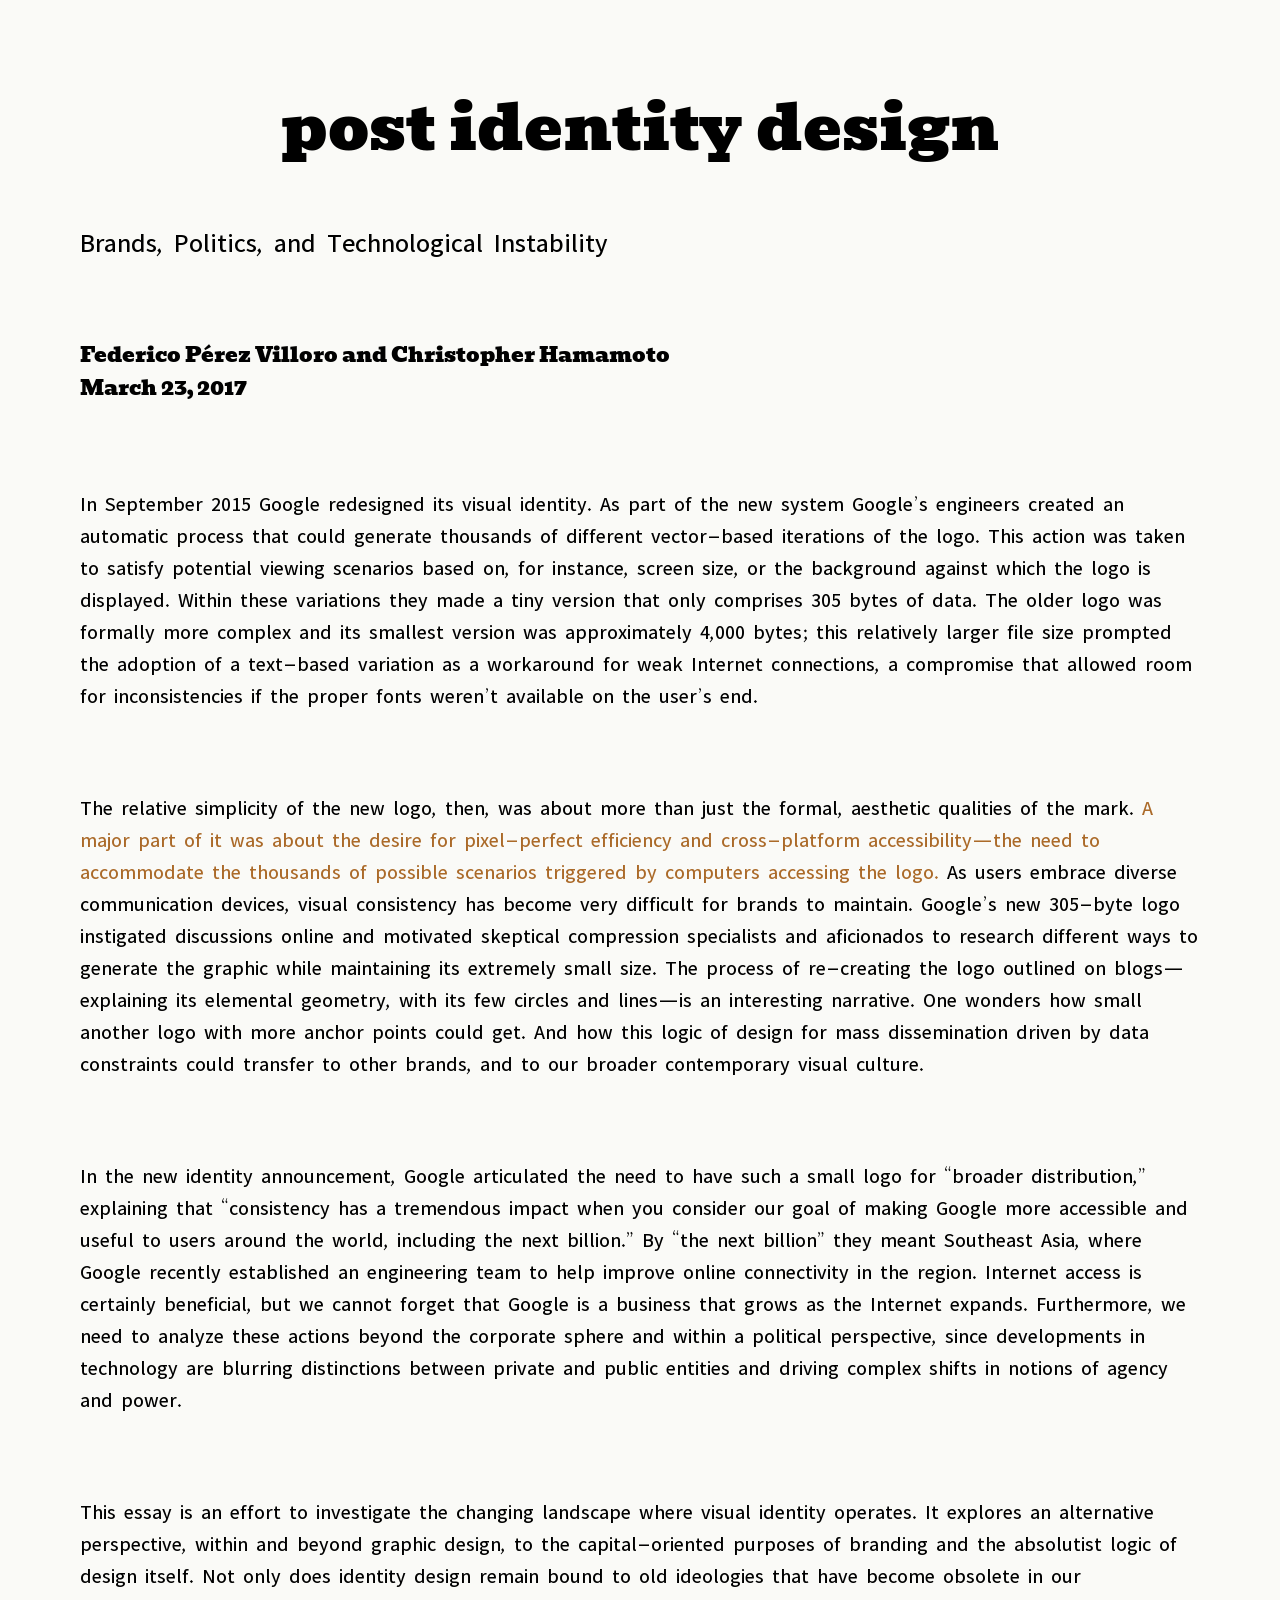
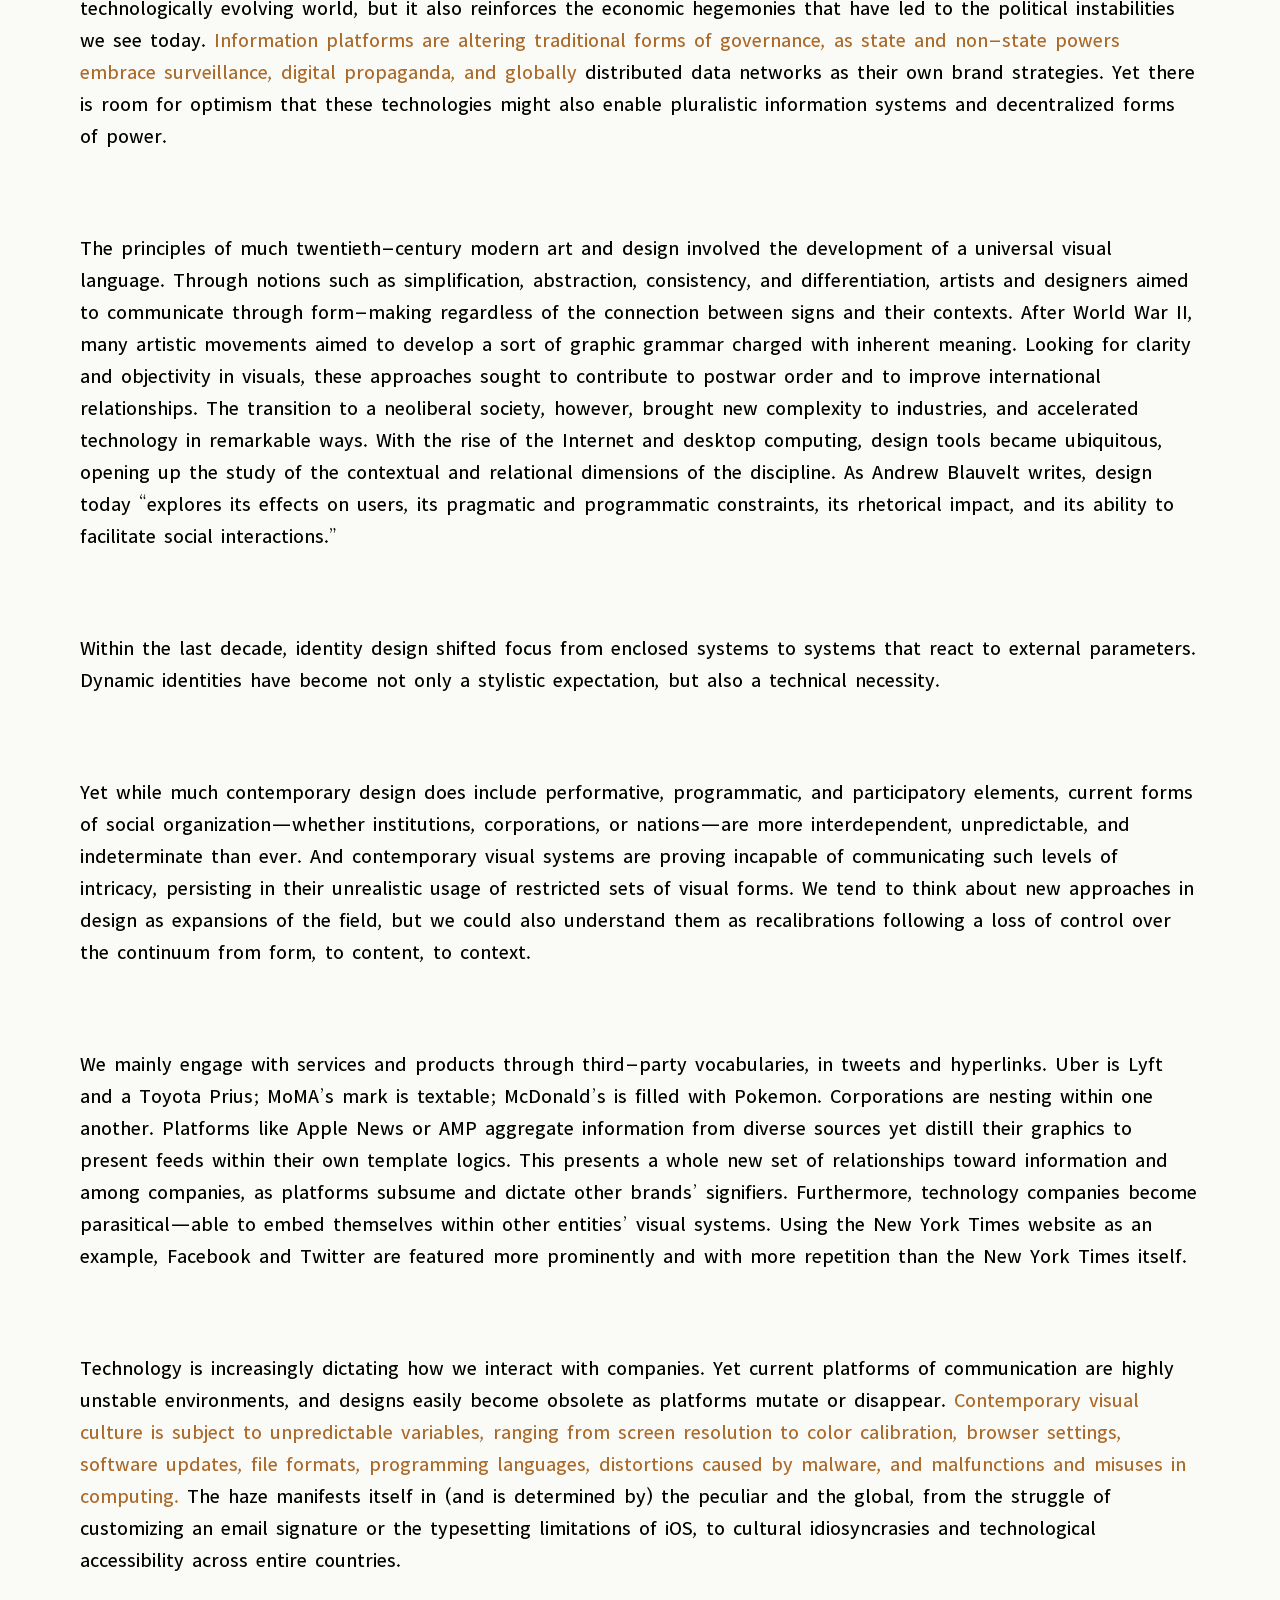
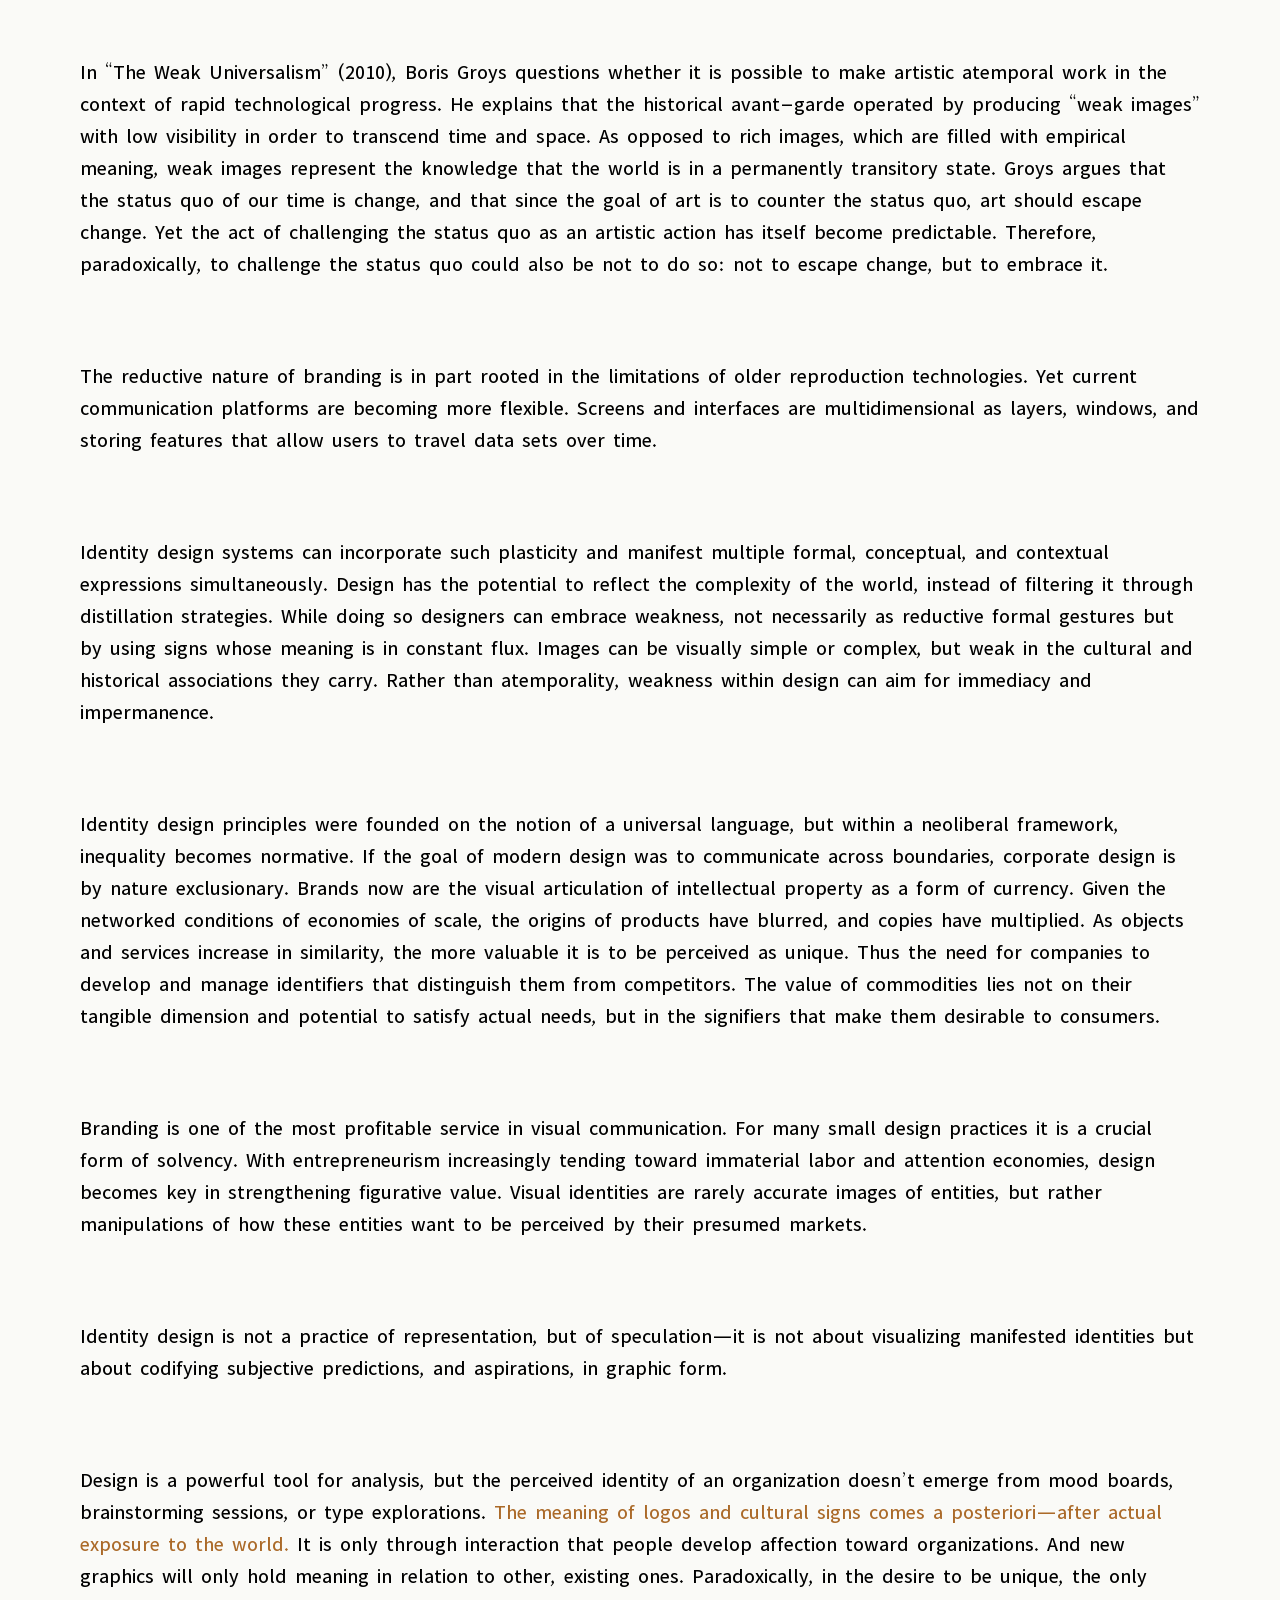
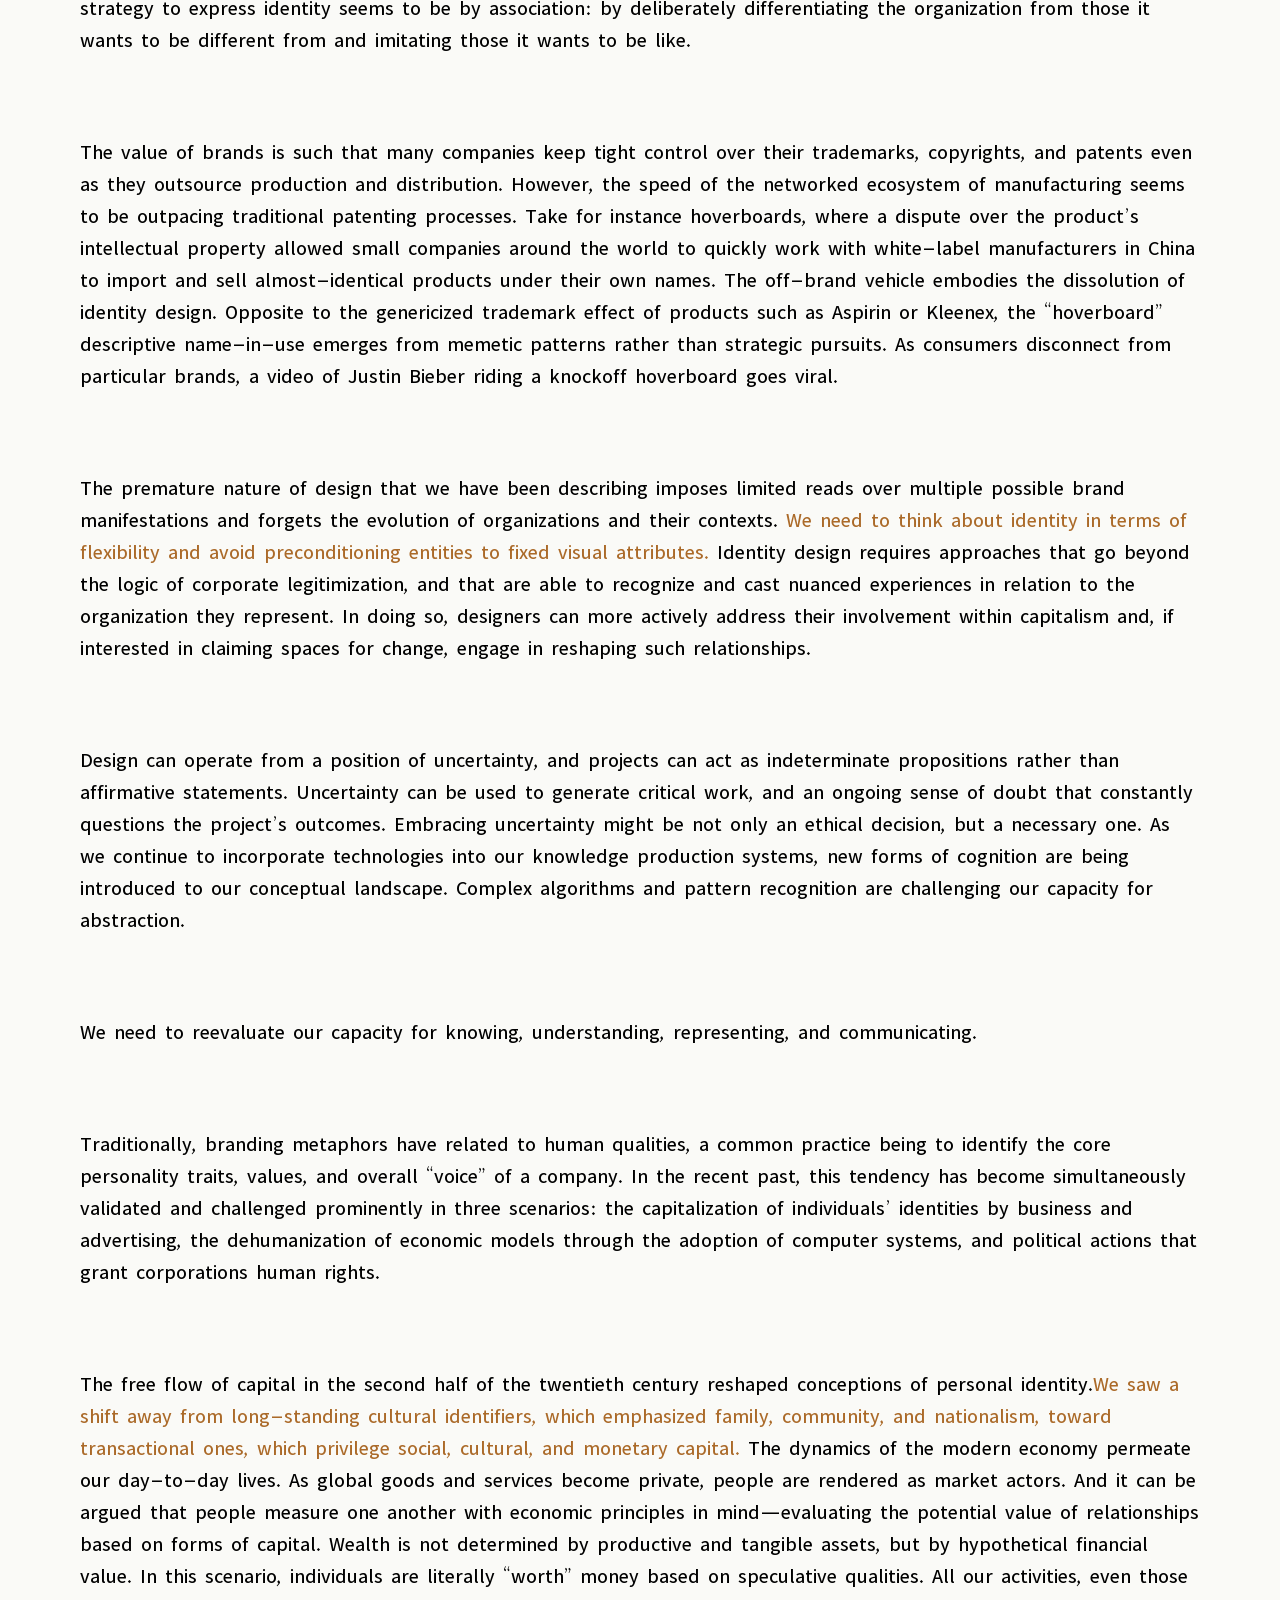
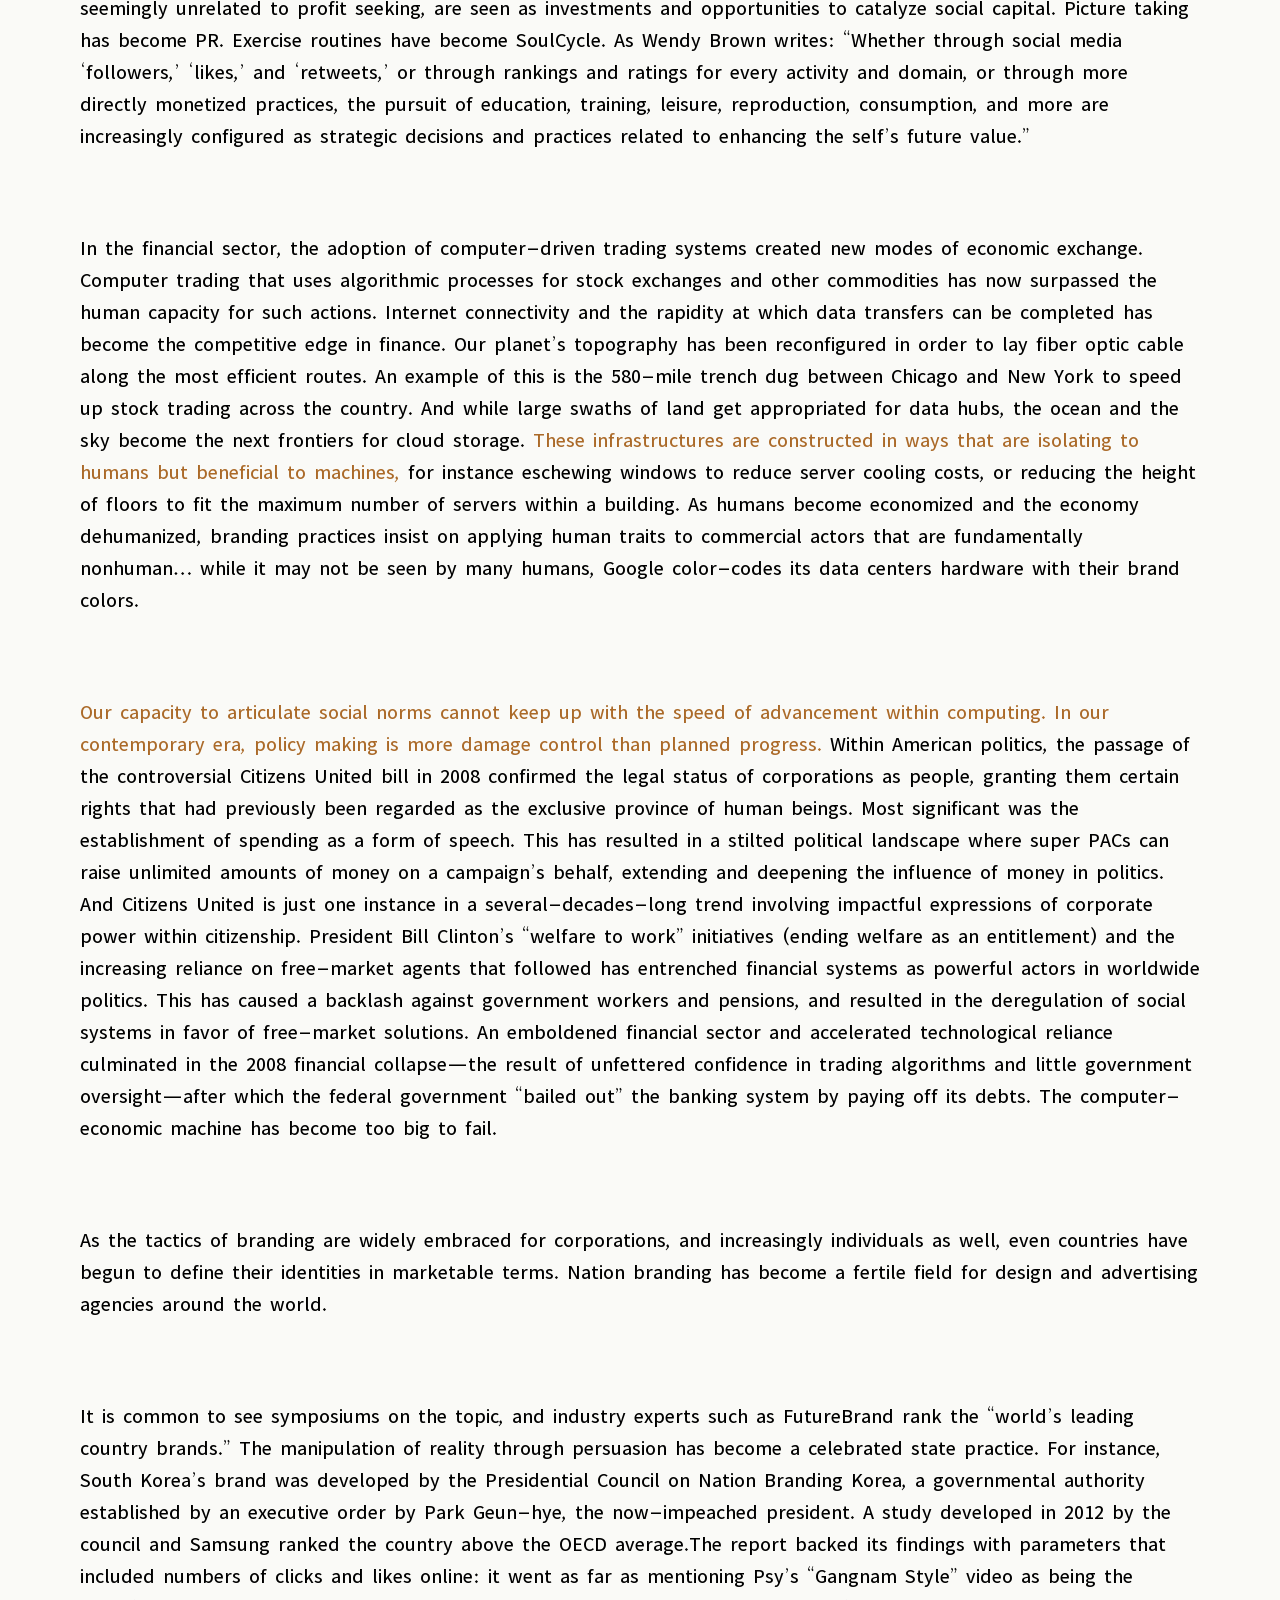
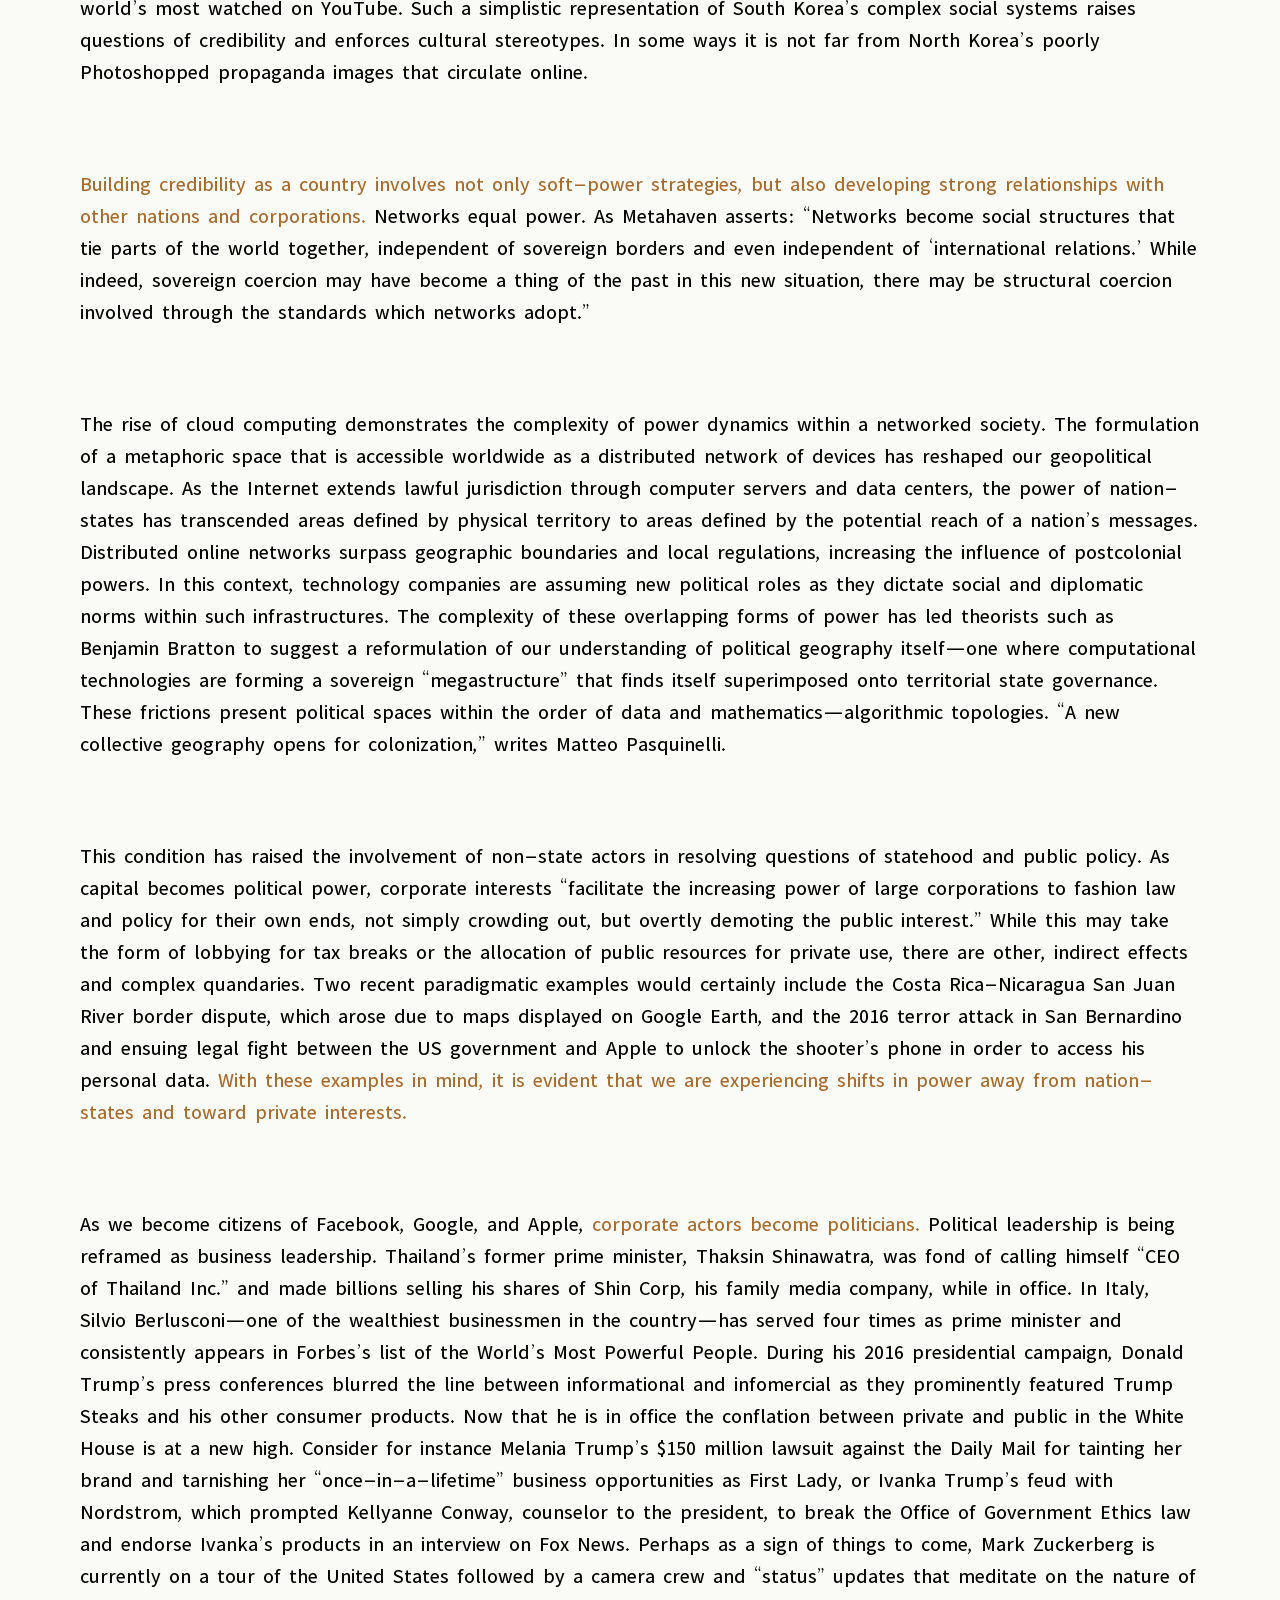
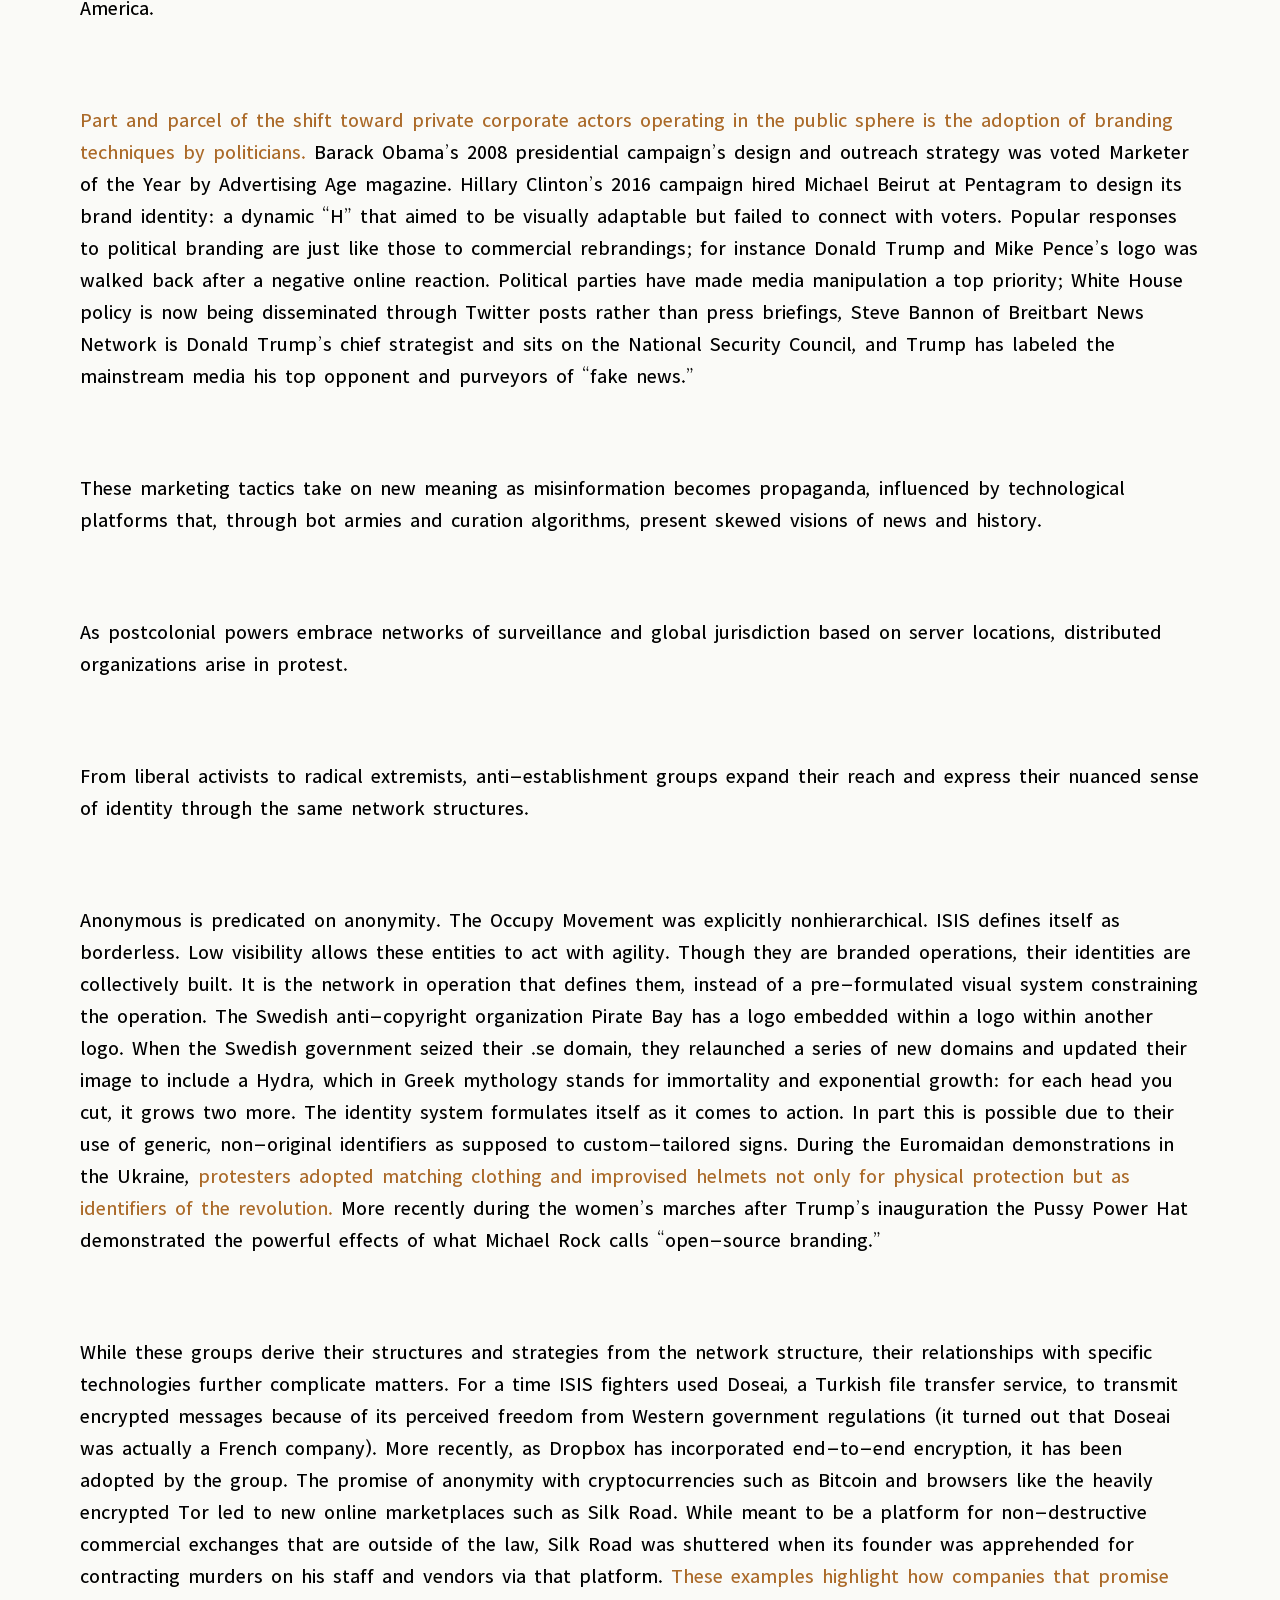
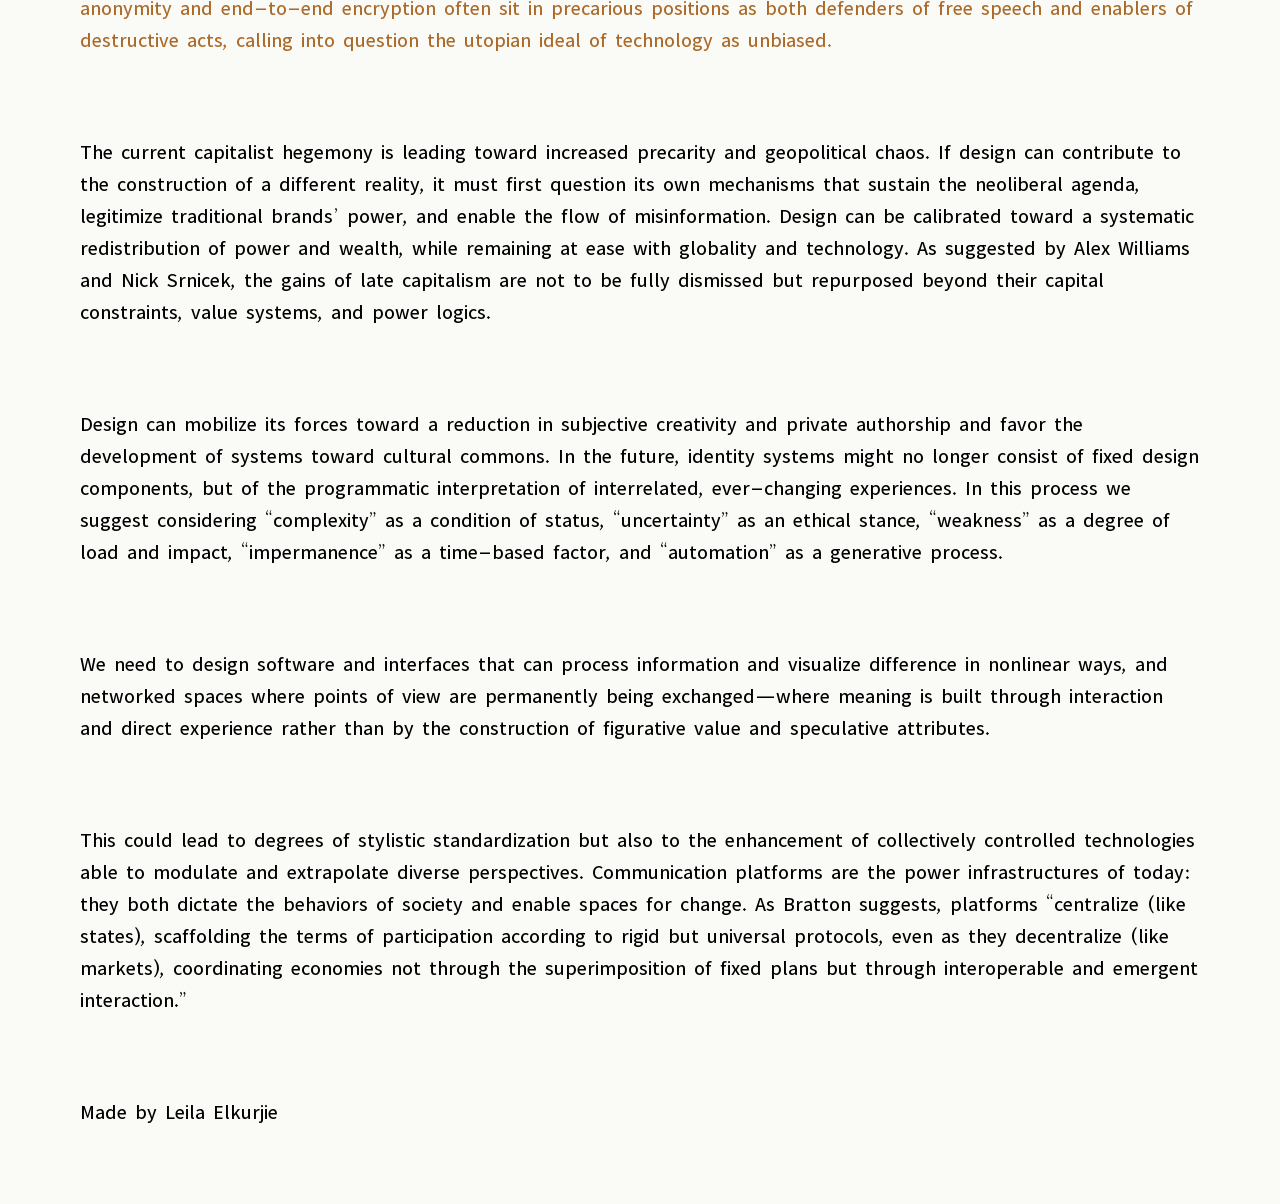
==== commit 373fe8ec: "changing concepts" ====
--- a/direction1/index.html
+++ b/direction1/index.html
@@ -10,23 +10,12 @@
 
 		<link rel="preconnect" href="https://fonts.googleapis.com">
 		<link rel="preconnect" href="https://fonts.gstatic.com" crossorigin>
-		<link href="https://fonts.googleapis.com/css2?family=Cormorant+Garamond:ital,wght@0,300..700;1,300..700&family=Redaction+10:ital,wght@0,400;0,700;1,400&display=swap" rel="stylesheet">
+		<link href="https://fonts.googleapis.com/css2?family=Bevan:ital@0;1&family=Narnoor:wght@400;500;600;700;800&display=swap" rel="stylesheet">
 	</head>
 	<body>
 		<header>
-			<!-- <div class="h1-button">
-				<h1>Post-Identity</h1>
-				<ol>
-					<li><a href="#section1">1</a></li>
-					<li><a href="#section2">2</a></li>
-					<li><a href="#section3">3</a></li>
-					<li><a href="#section4">4</a></li>
-					<li><a href="#section5">5</a></li>
-					<li><a href="#section6">6</a></li>
-				</ol>
-			</div> -->
-
-			<h2>Post Identity Design</h2>
+	
+			<h2>post identity design</h2>
 
 			<h3>Brands, Politics, and Technological Instability</h3>
 
--- a/direction1/style.css
+++ b/direction1/style.css
@@ -3,38 +3,48 @@
 	--titlesize-m: 4rem;
 	--bodysize-s: 1.3rem;
 	--spacing: 5rem;
-	--color: #ab6a29;
-	background-color:#fff6de;
+	--navy: #101010;
+    --blue: #154bff;
+    --offwhite: #fafaf7;
+    --white: #eeefe8;
 }
 
 body {
-	font-family: "Cormorant Garamond";
+	font-family: "Bevan";
 	font-size: var(--bodysize-s);
 	padding: var(--spacing);
+	background-color: var(--offwhite);
 }
 
 h2 {
 	font-size: var(--titlesize-m);
-	font-family: "Redaction 10", serif;
-	margin-block-start: calc(var(--spacing)*2);
+	font-family: "Bevan";
+	display: flex;
+	justify-content: center;
+	text-align:center;
+	line-height: 6rem;
 }
 
 h3 {
 	padding-block-start: calc(var(--spacing)/2);
 	color: var(--color);
 	font-size: var(--titlesize-s);
+	font-family: "Narnoor";
 }
 
 h4{
 	padding-block-start: var(--spacing);
 }
+}
 
 h4, time {
 	border-width: 1rem;
 	border-color: black;
+	font-family: "Narnoor";
 }
 
 p {
 	padding-block-start: var(--spacing);
 	line-height: 2rem;
+	font-family: "Narnoor";
 }
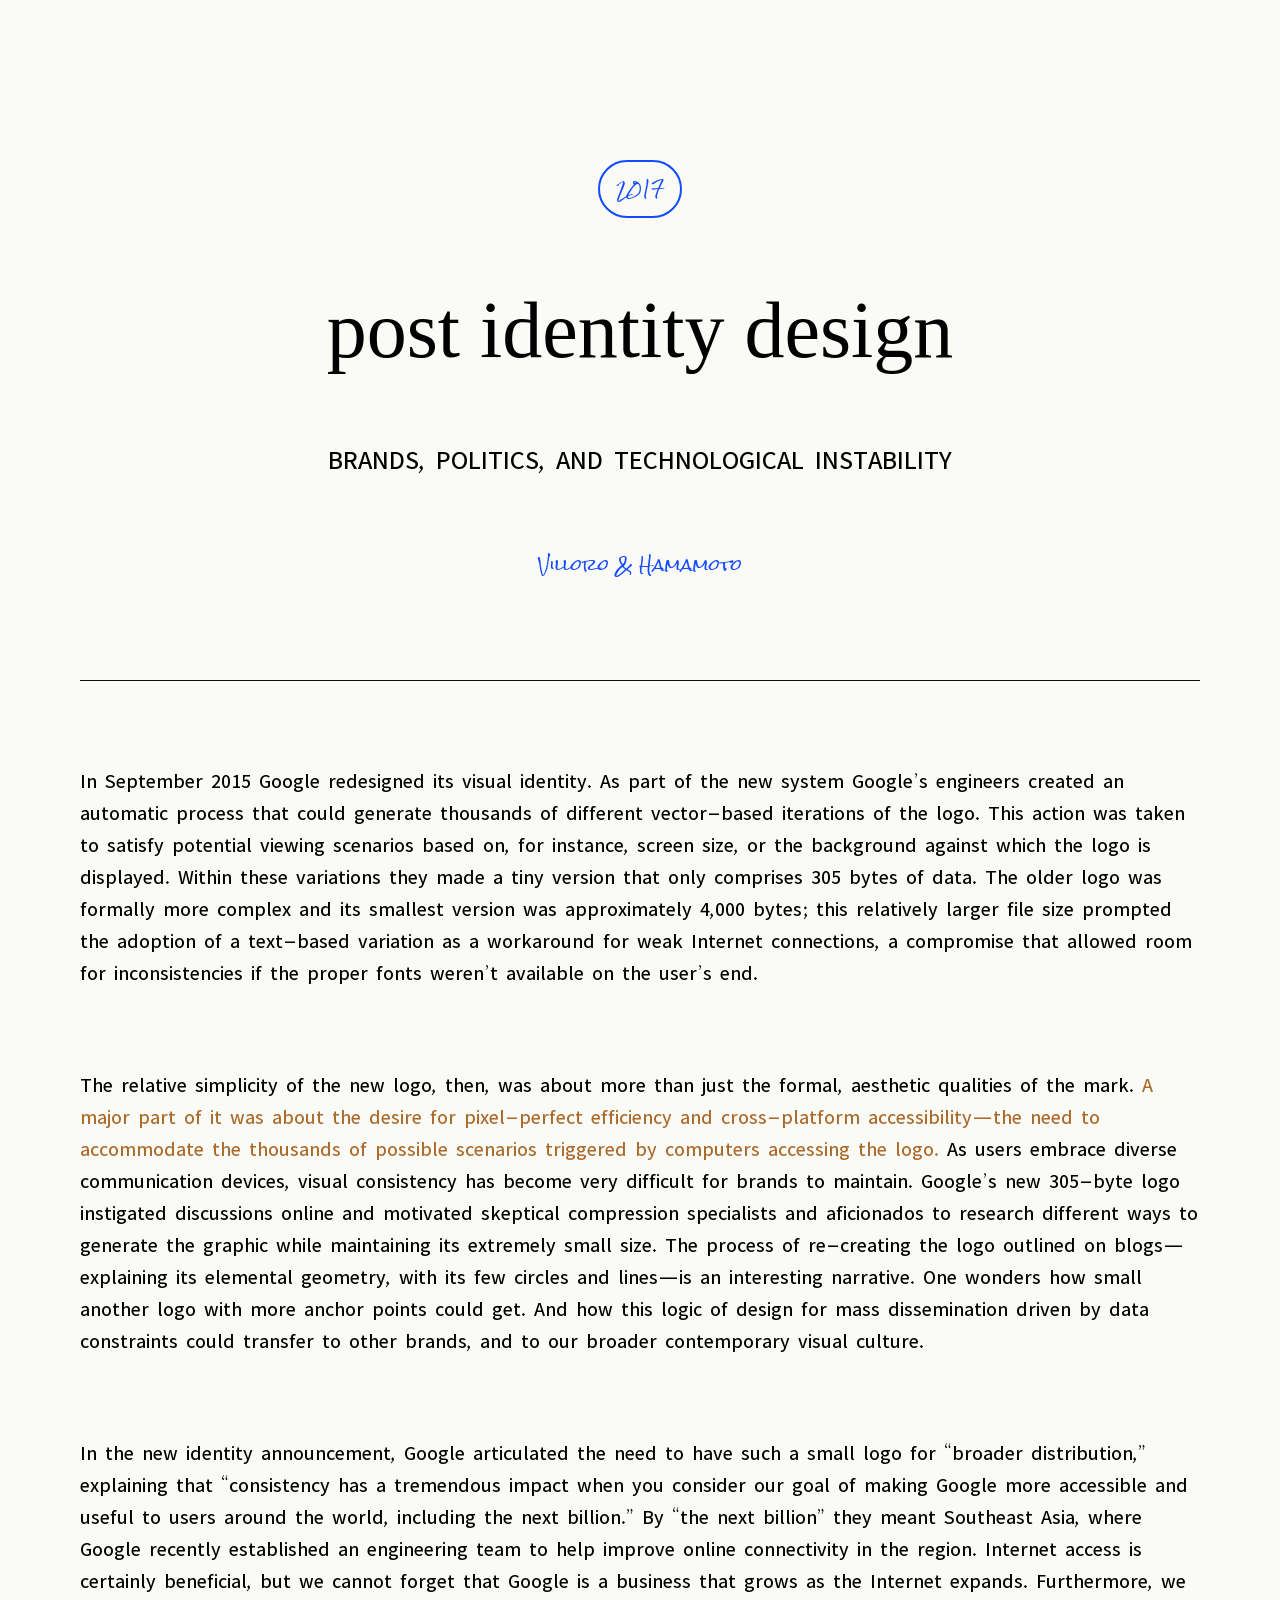
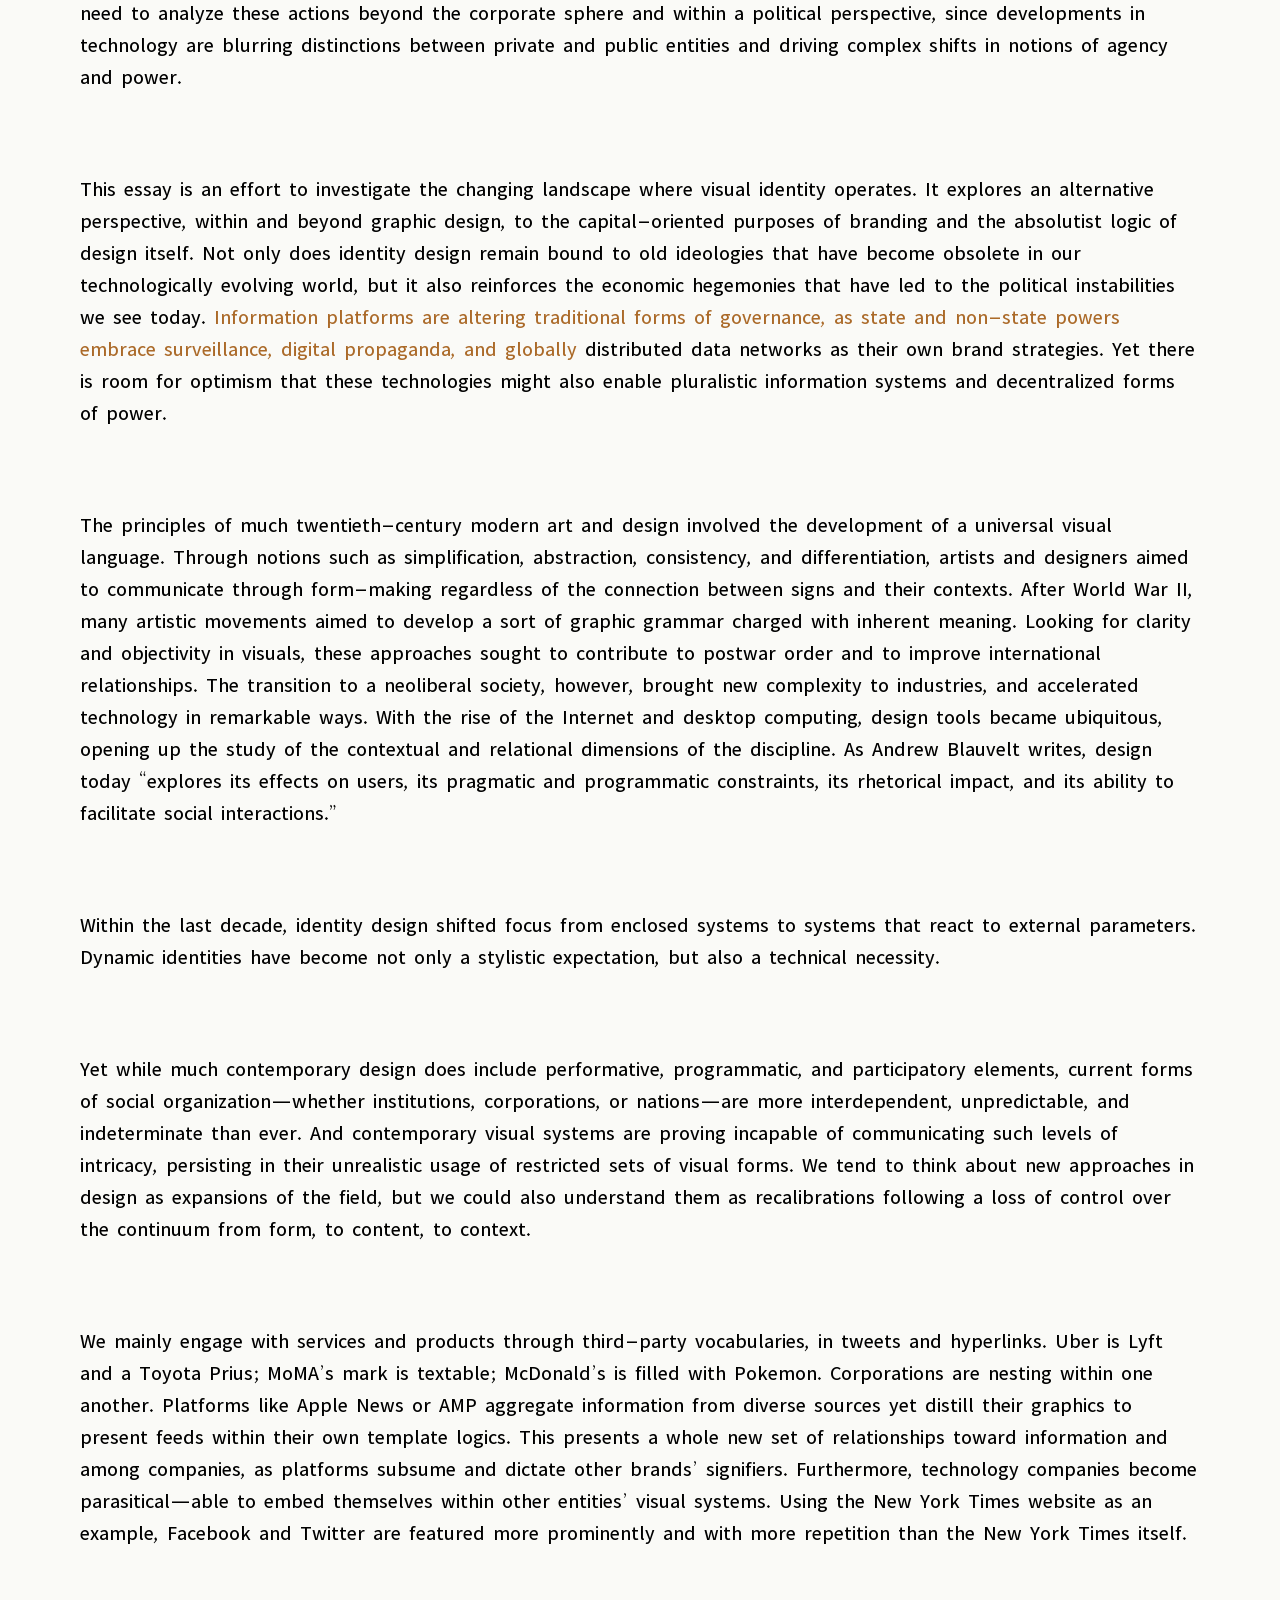
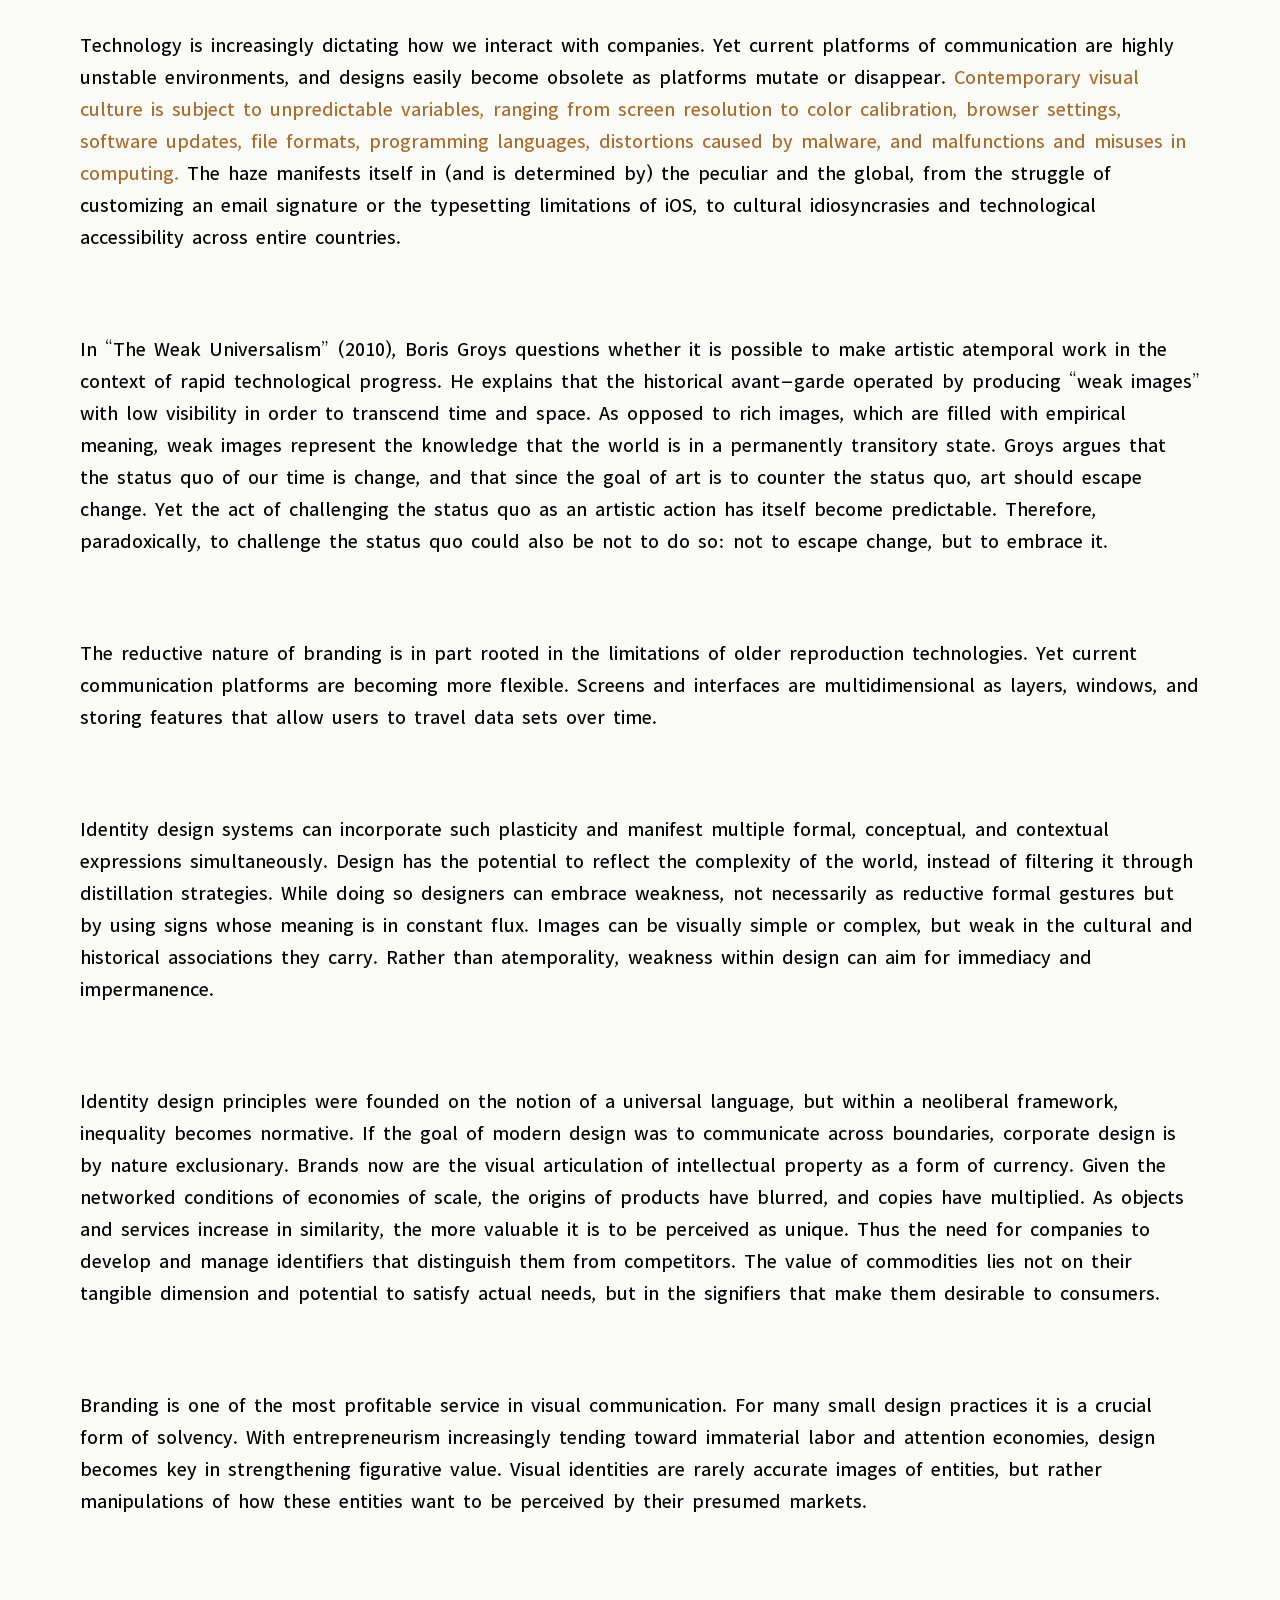
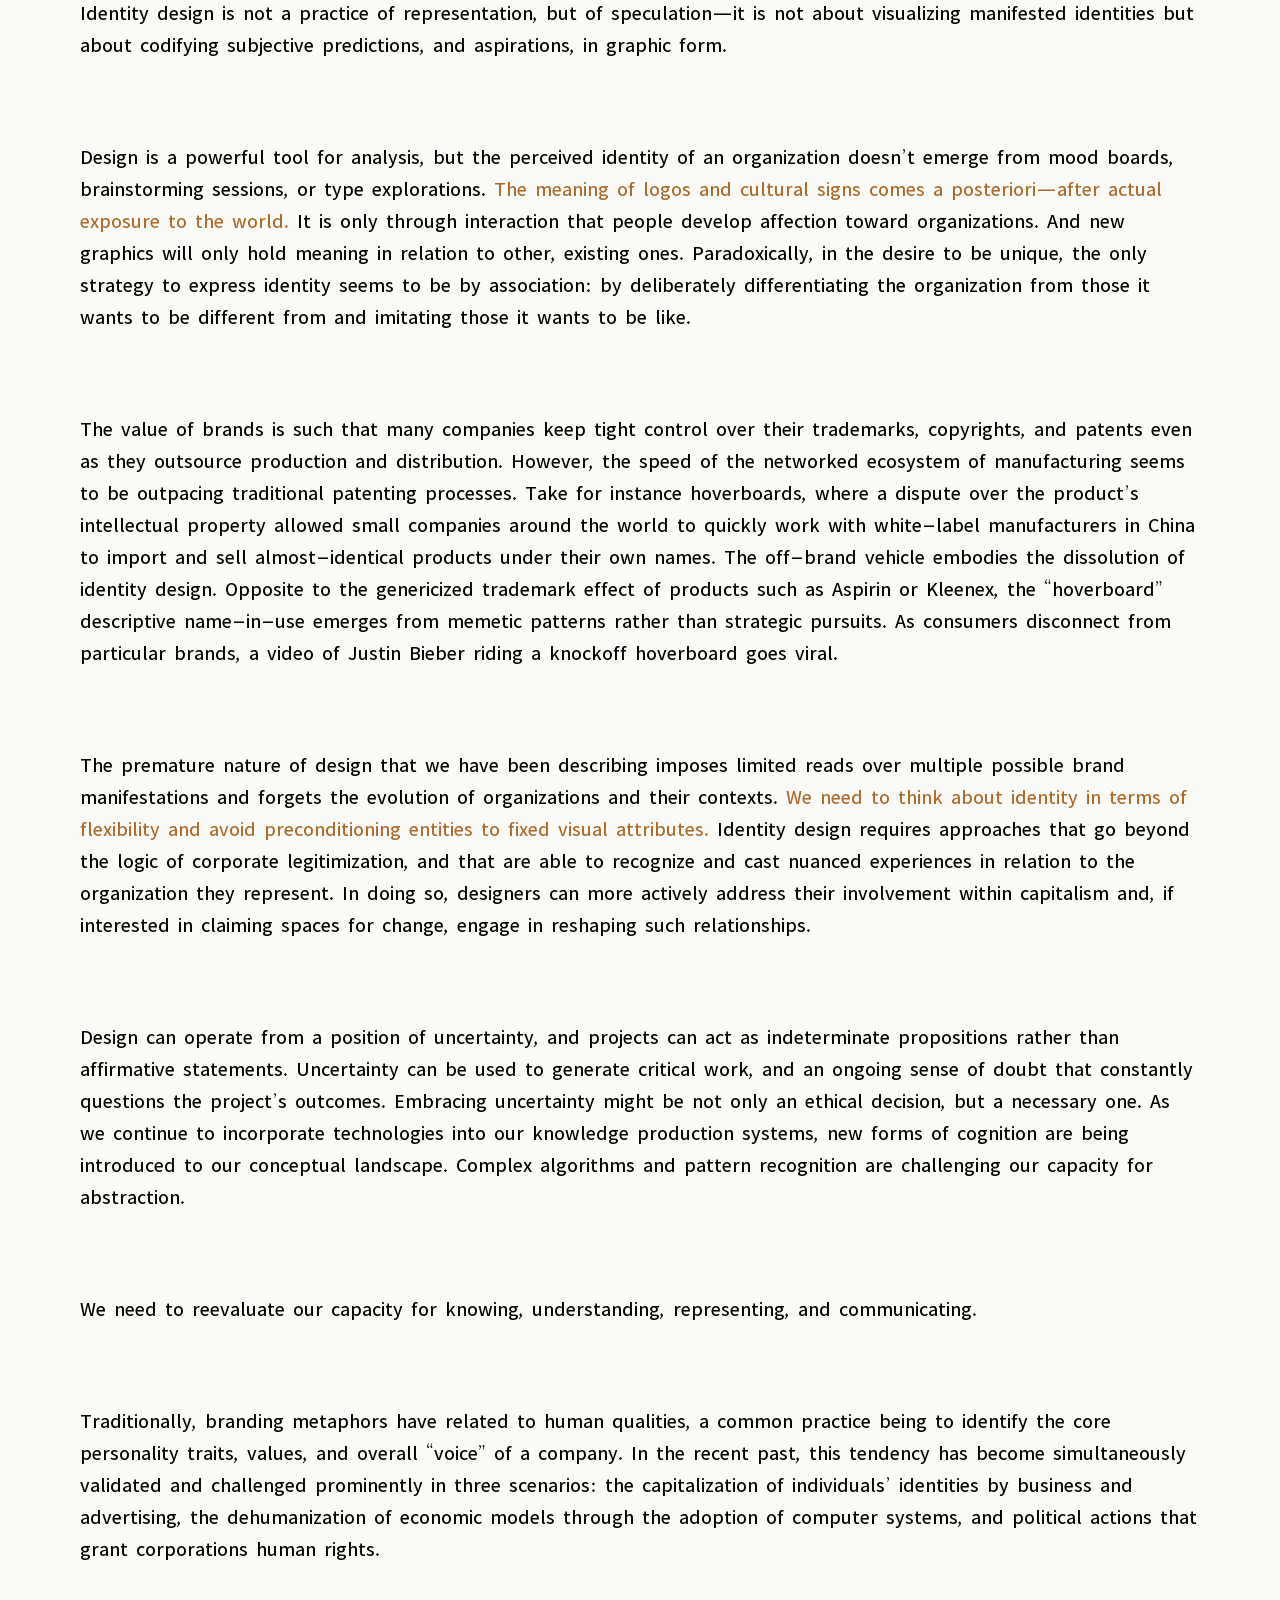
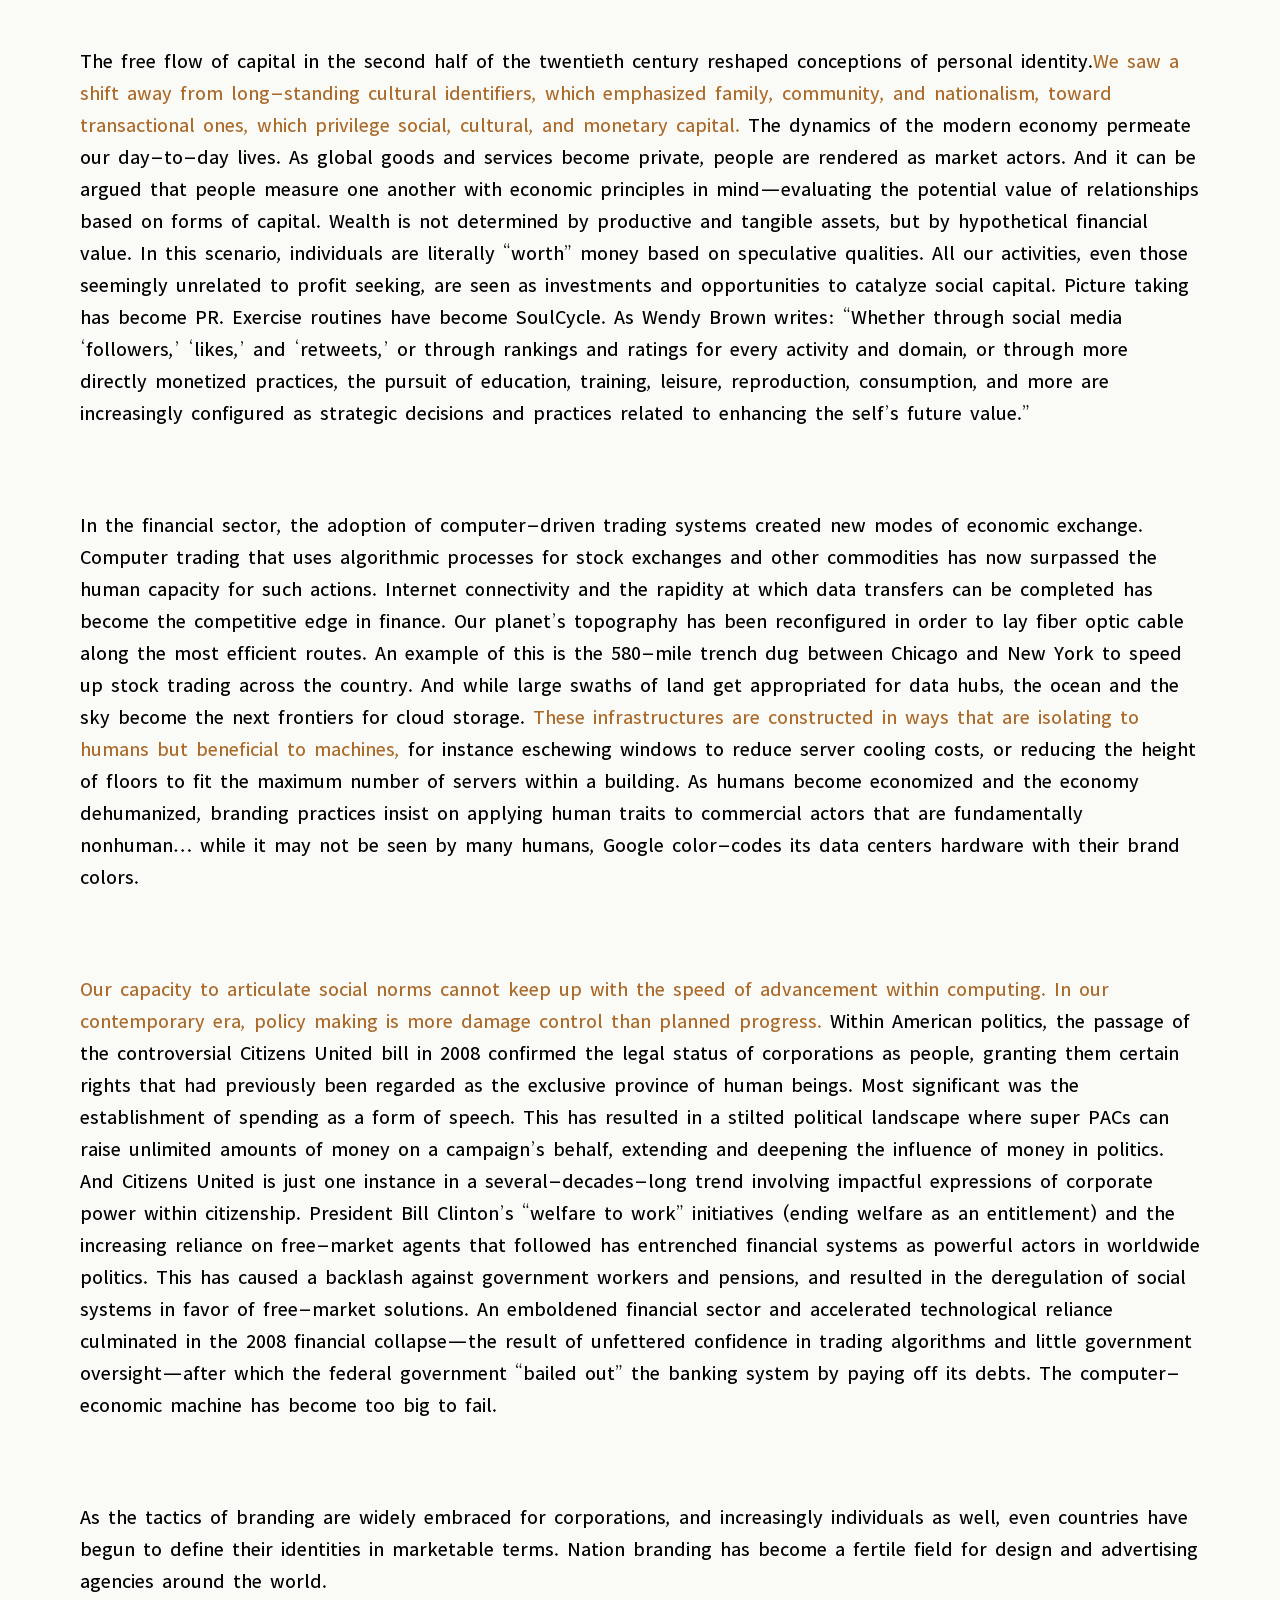
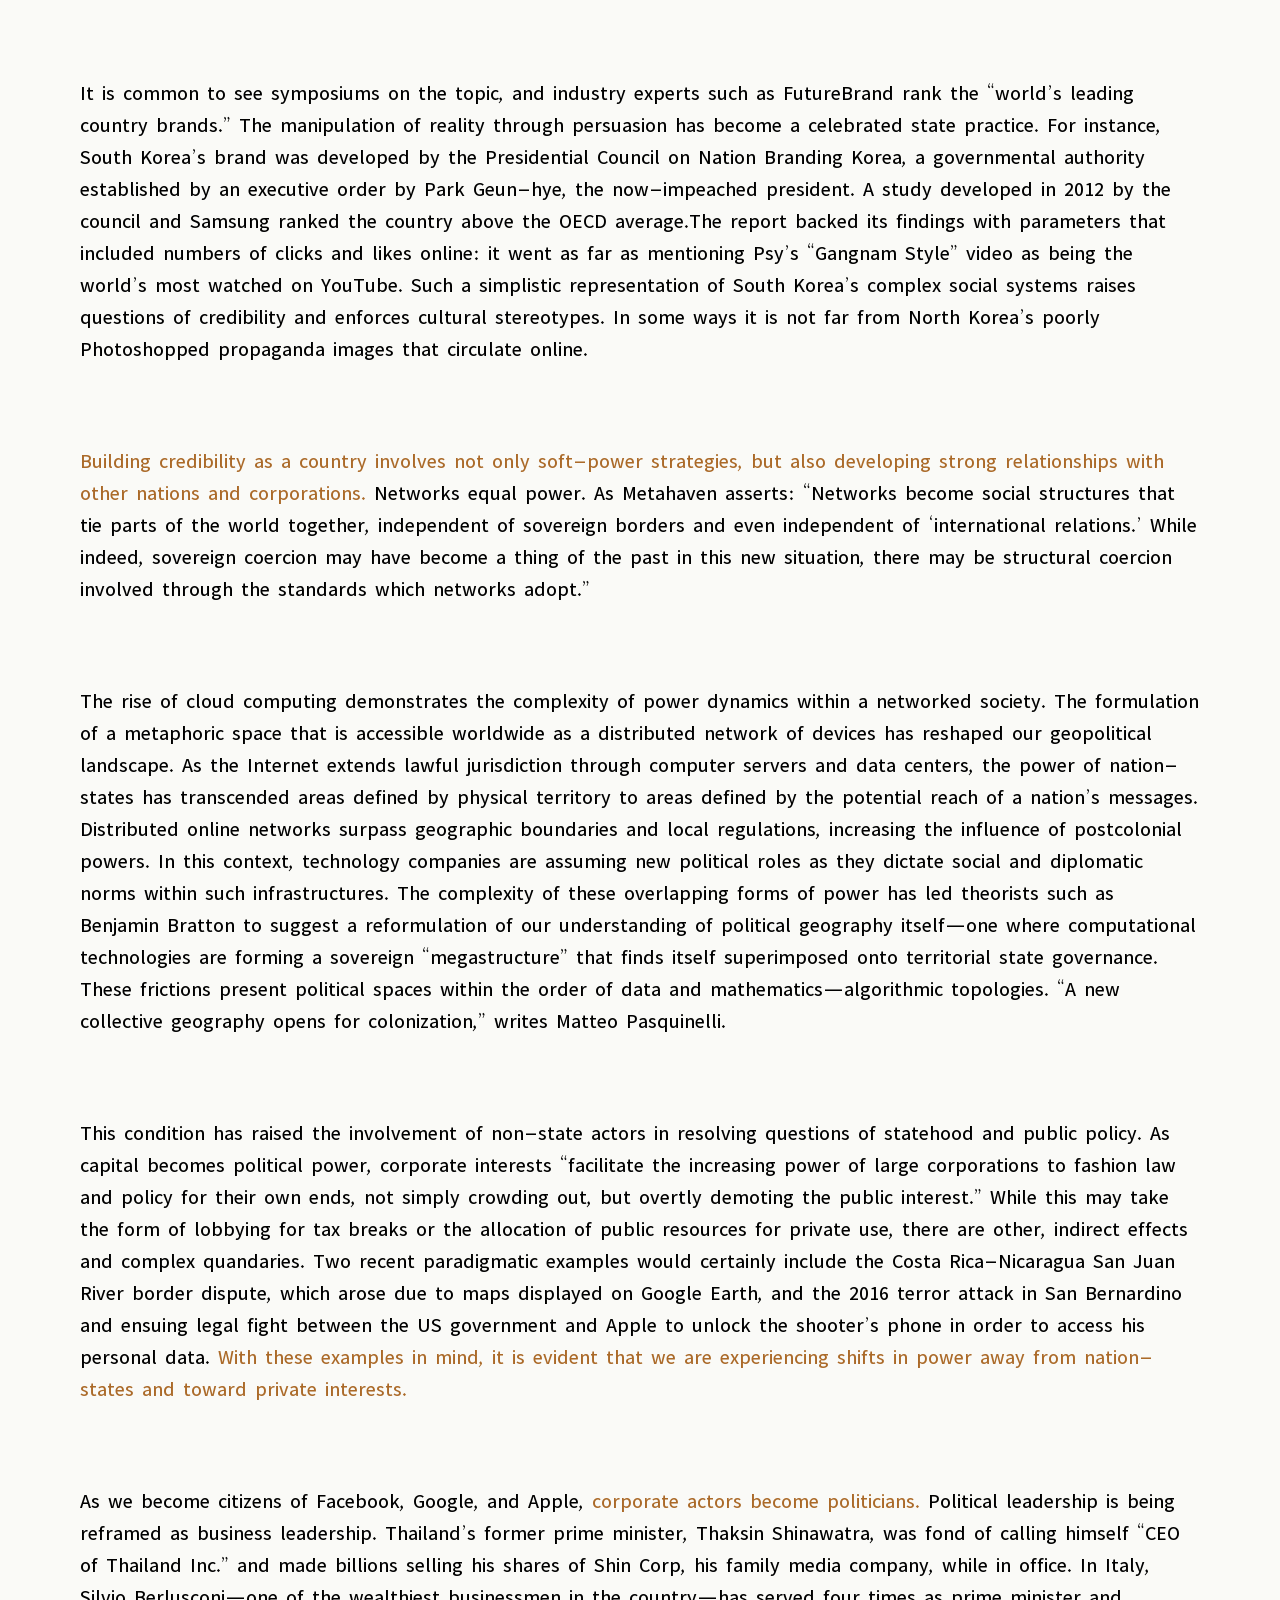
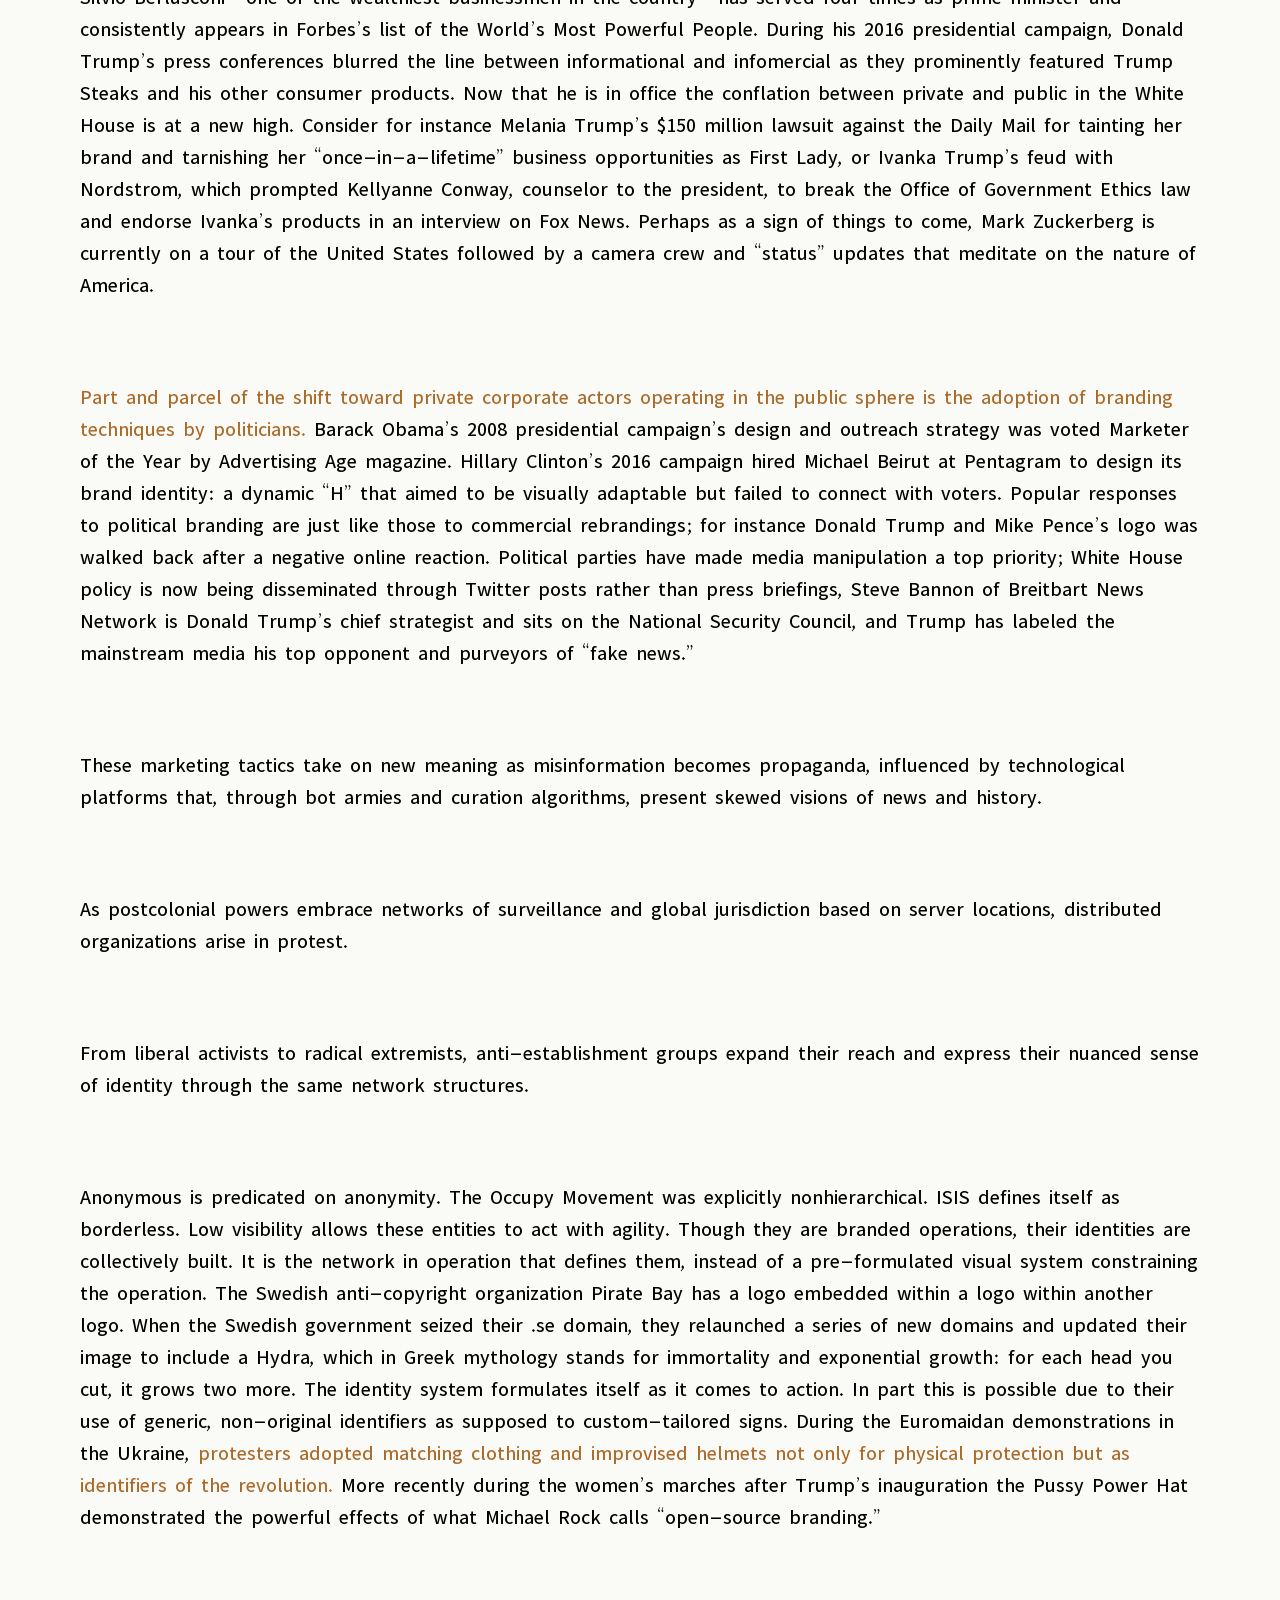
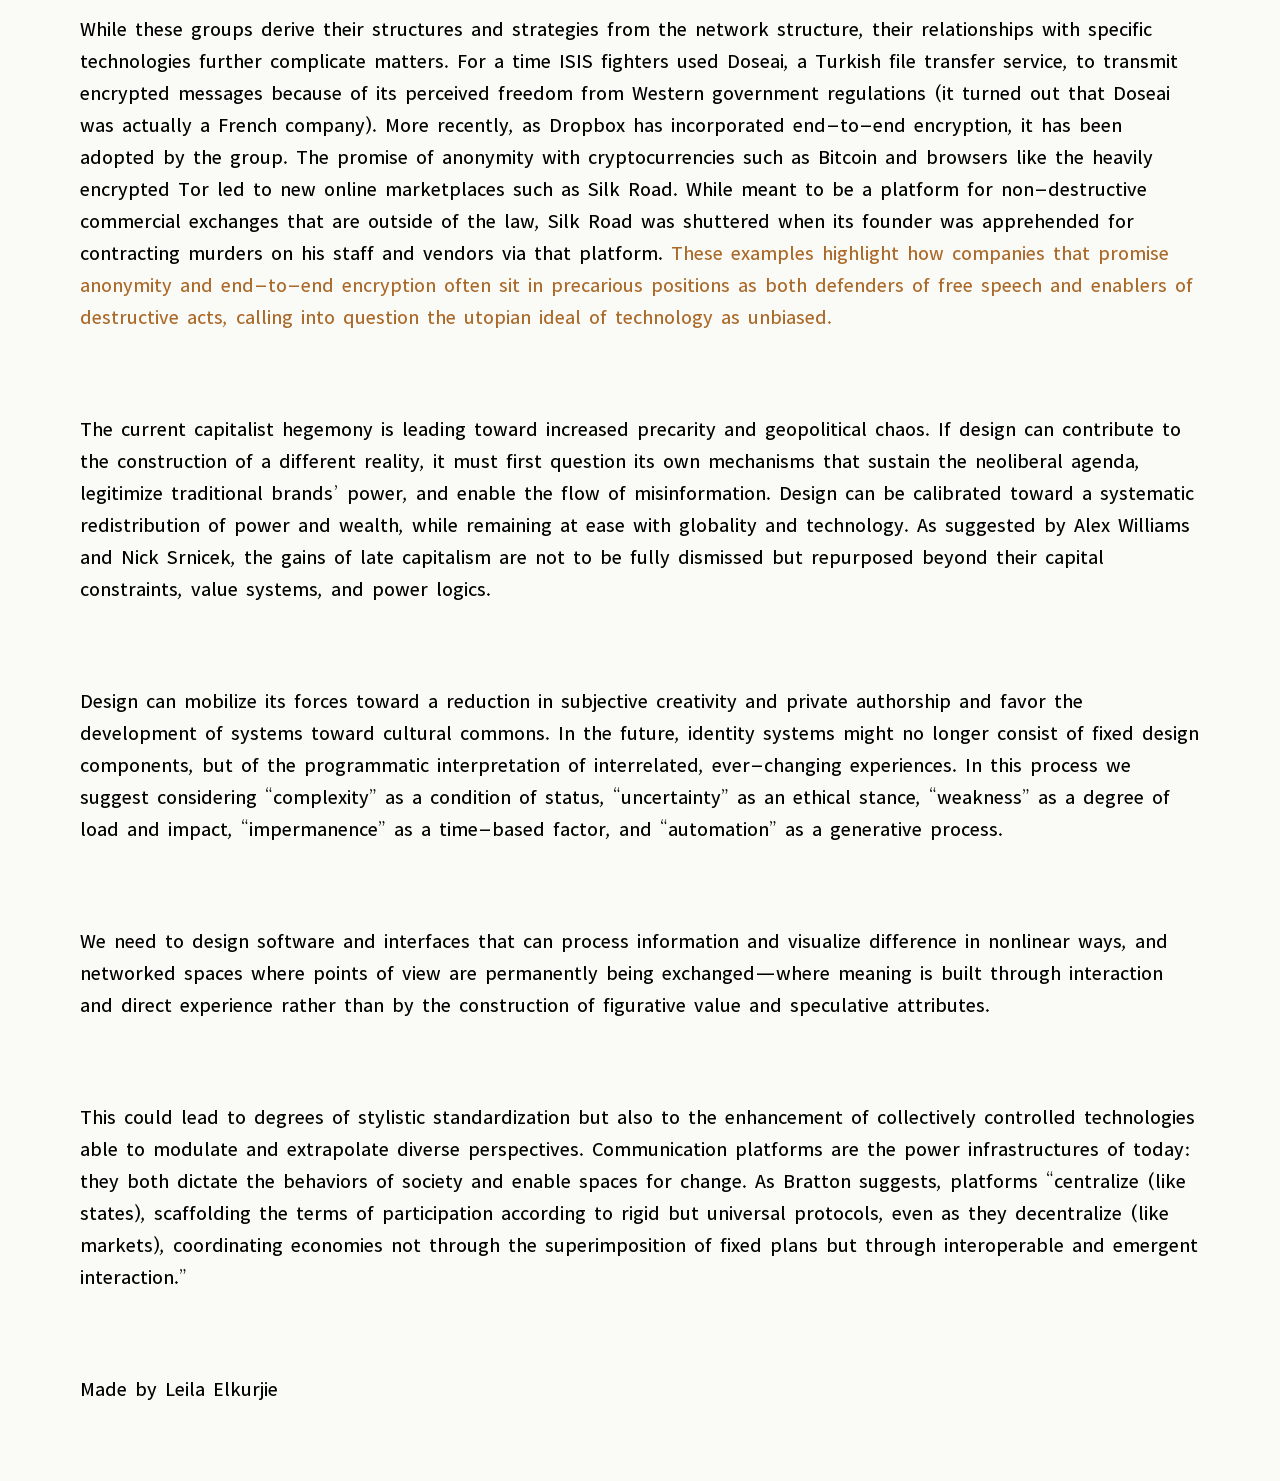
==== commit 600f455f: "design more" ====
--- a/direction1/index.html
+++ b/direction1/index.html
@@ -10,17 +10,19 @@
 
 		<link rel="preconnect" href="https://fonts.googleapis.com">
 		<link rel="preconnect" href="https://fonts.gstatic.com" crossorigin>
-		<link href="https://fonts.googleapis.com/css2?family=Bevan:ital@0;1&family=Narnoor:wght@400;500;600;700;800&display=swap" rel="stylesheet">
+		<link href="https://fonts.googleapis.com/css2?family=Narnoor:wght@400;500;600;700;800&family=Permanent+Marker&family=Rock+Salt&display=swap" rel="stylesheet">
 	</head>
 	<body>
 		<header>
-	
+
+			<h1>2017</h1>
+			
 			<h2>post identity design</h2>
 
 			<h3>Brands, Politics, and Technological Instability</h3>
 
-			<h4>Federico Pérez Villoro and Christopher Hamamoto</h4>
-			<time datetime="2017-03-23">March 23, 2017</time>
+			<h4> Villoro & Hamamoto</h4>
+
 		</header>
 
 		<main>
--- a/direction1/style.css
+++ b/direction1/style.css
@@ -1,6 +1,6 @@
 :root {
 	--titlesize-s: 1.7rem;
-	--titlesize-m: 4rem;
+	--titlesize-m: 5rem;
 	--bodysize-s: 1.3rem;
 	--spacing: 5rem;
 	--navy: #101010;
@@ -10,37 +10,53 @@
 }
 
 body {
-	font-family: "Bevan";
 	font-size: var(--bodysize-s);
 	padding: var(--spacing);
 	background-color: var(--offwhite);
+	font-family: "Naroor";
+}
+
+header {
+    text-align: center;
+    padding: 5rem 0 6rem;
+    border-bottom: 1px solid var(--navy);
 }
 
 h2 {
 	font-size: var(--titlesize-m);
-	font-family: "Bevan";
+	font-family: "Permanent Marker";
 	display: flex;
 	justify-content: center;
-	text-align:center;
-	line-height: 6rem;
+	text-align: center;
+	line-height: 4rem;
+	padding-block-end: var(--spacing);
 }
 
 h3 {
-	padding-block-start: calc(var(--spacing)/2);
+	/* padding-block-start: calc(var(--spacing)/2); */
 	color: var(--color);
 	font-size: var(--titlesize-s);
 	font-family: "Narnoor";
+	text-transform: uppercase;
+	line-height: 1.5rem;
 }
 
 h4{
 	padding-block-start: var(--spacing);
 }
+
+h4, h1 {
+	font-family: "Rock Salt";
+	color: var(--blue);
+	font-size: 1rem;
 }
 
-h4, time {
-	border-width: 1rem;
-	border-color: black;
-	font-family: "Narnoor";
+h1 {
+    border: 2px solid var(--blue);
+    padding: 0.5rem 1rem;
+    display: inline-block;
+	border-radius: 100px;
+	margin-block-end: var(--spacing);
 }
 
 p {
@@ -48,3 +64,5 @@
 	line-height: 2rem;
 	font-family: "Narnoor";
 }
+
+
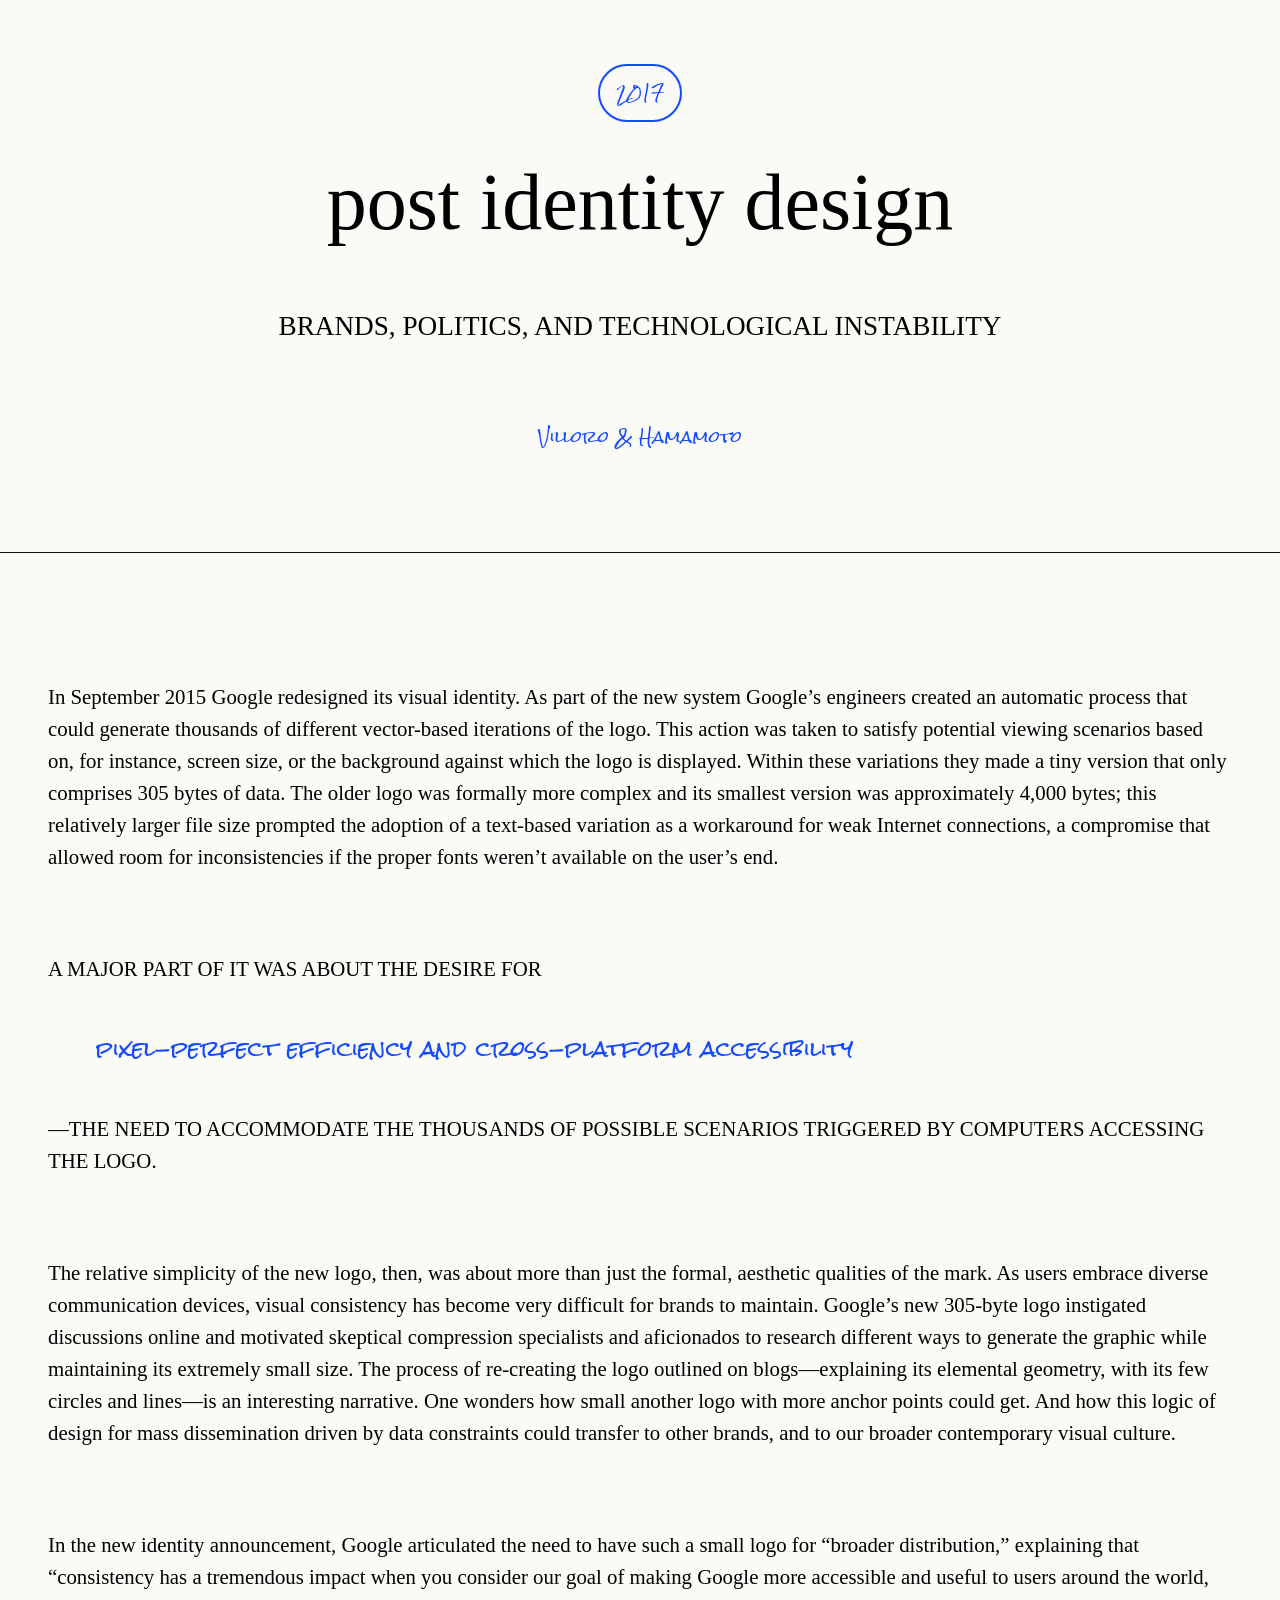
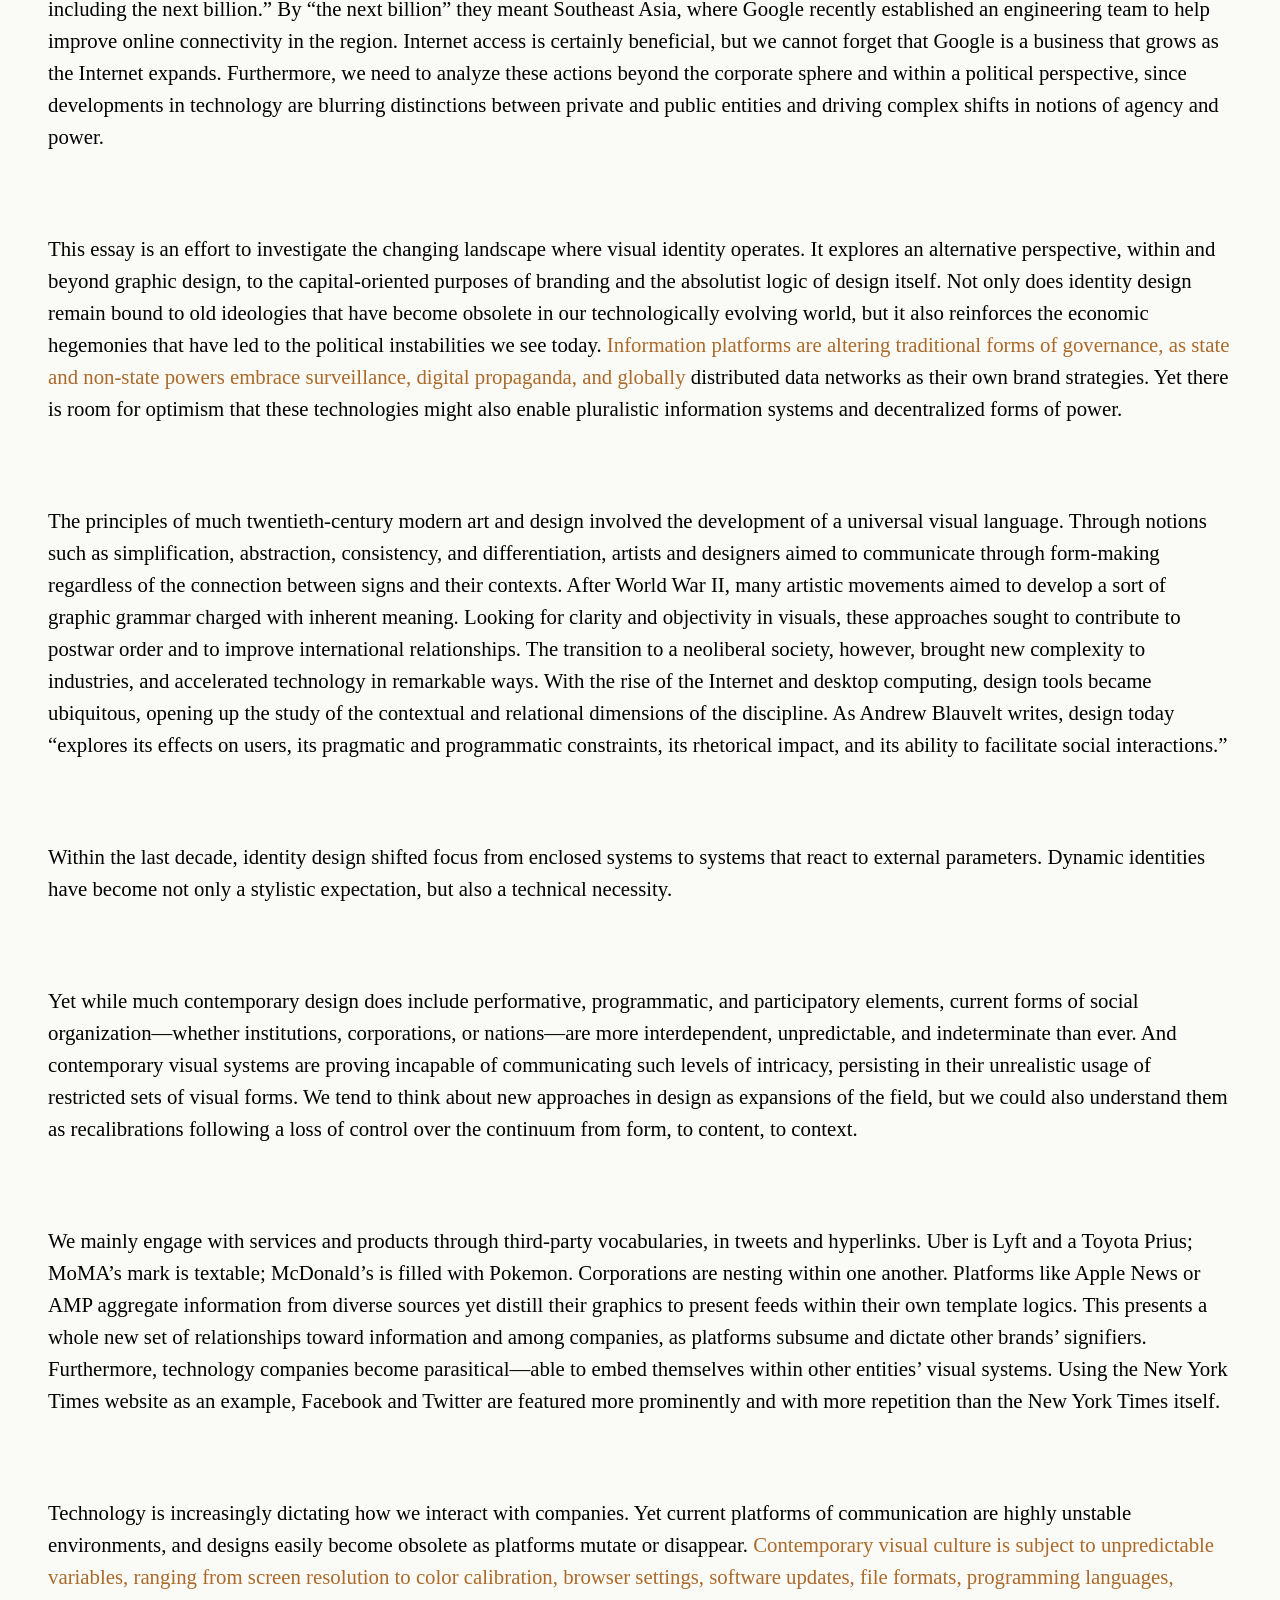
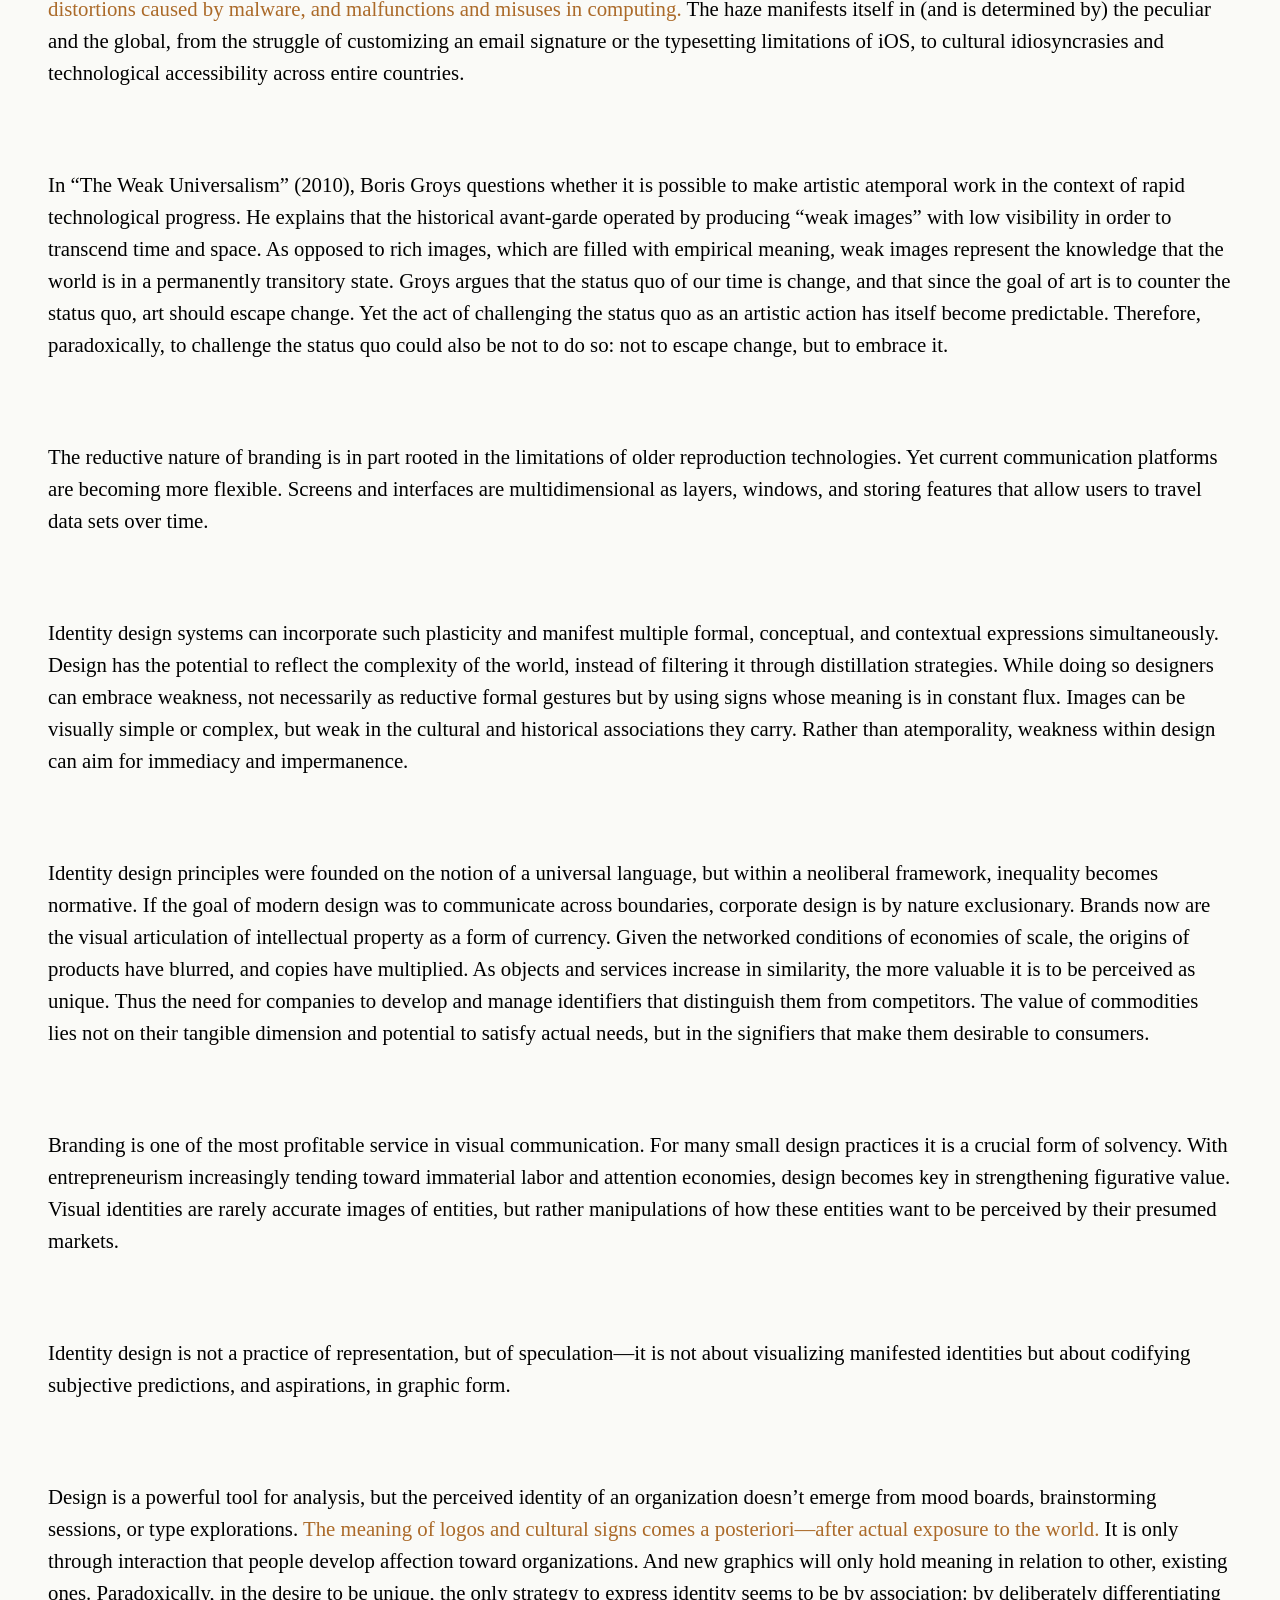
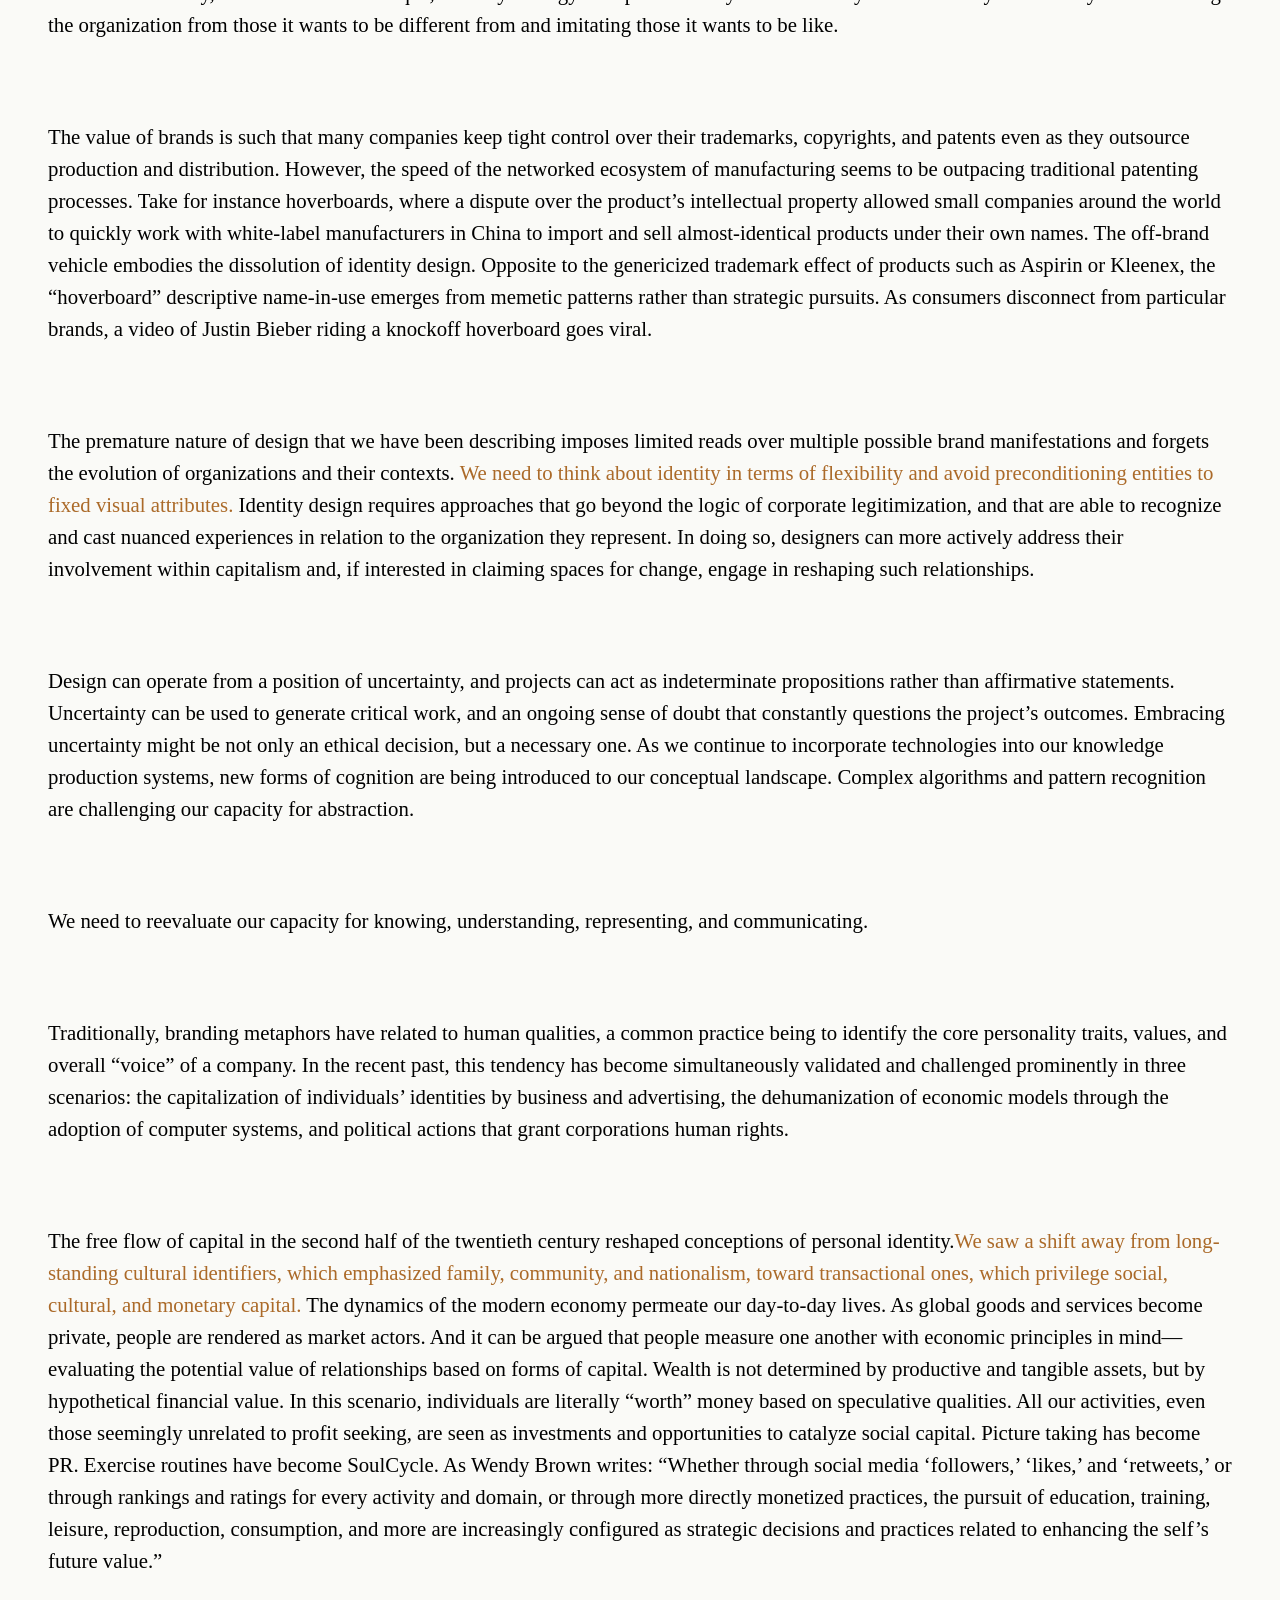
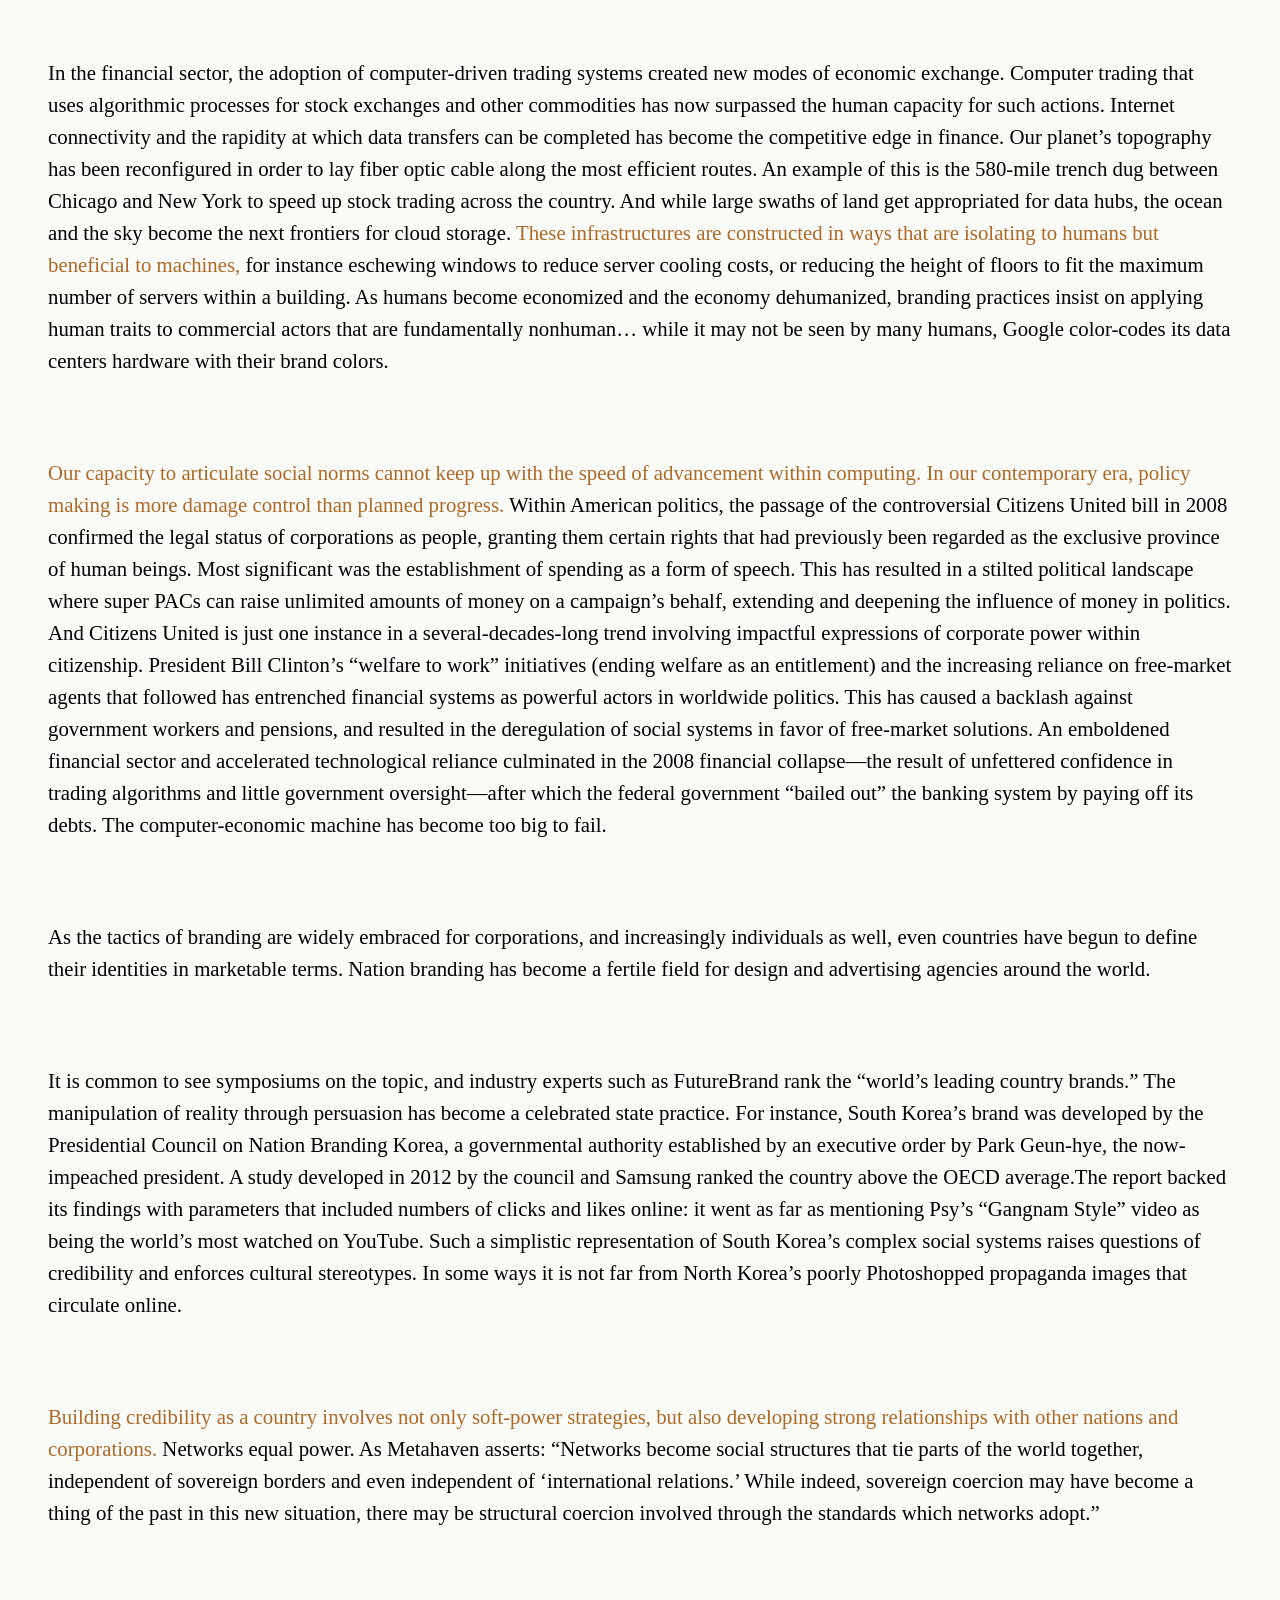
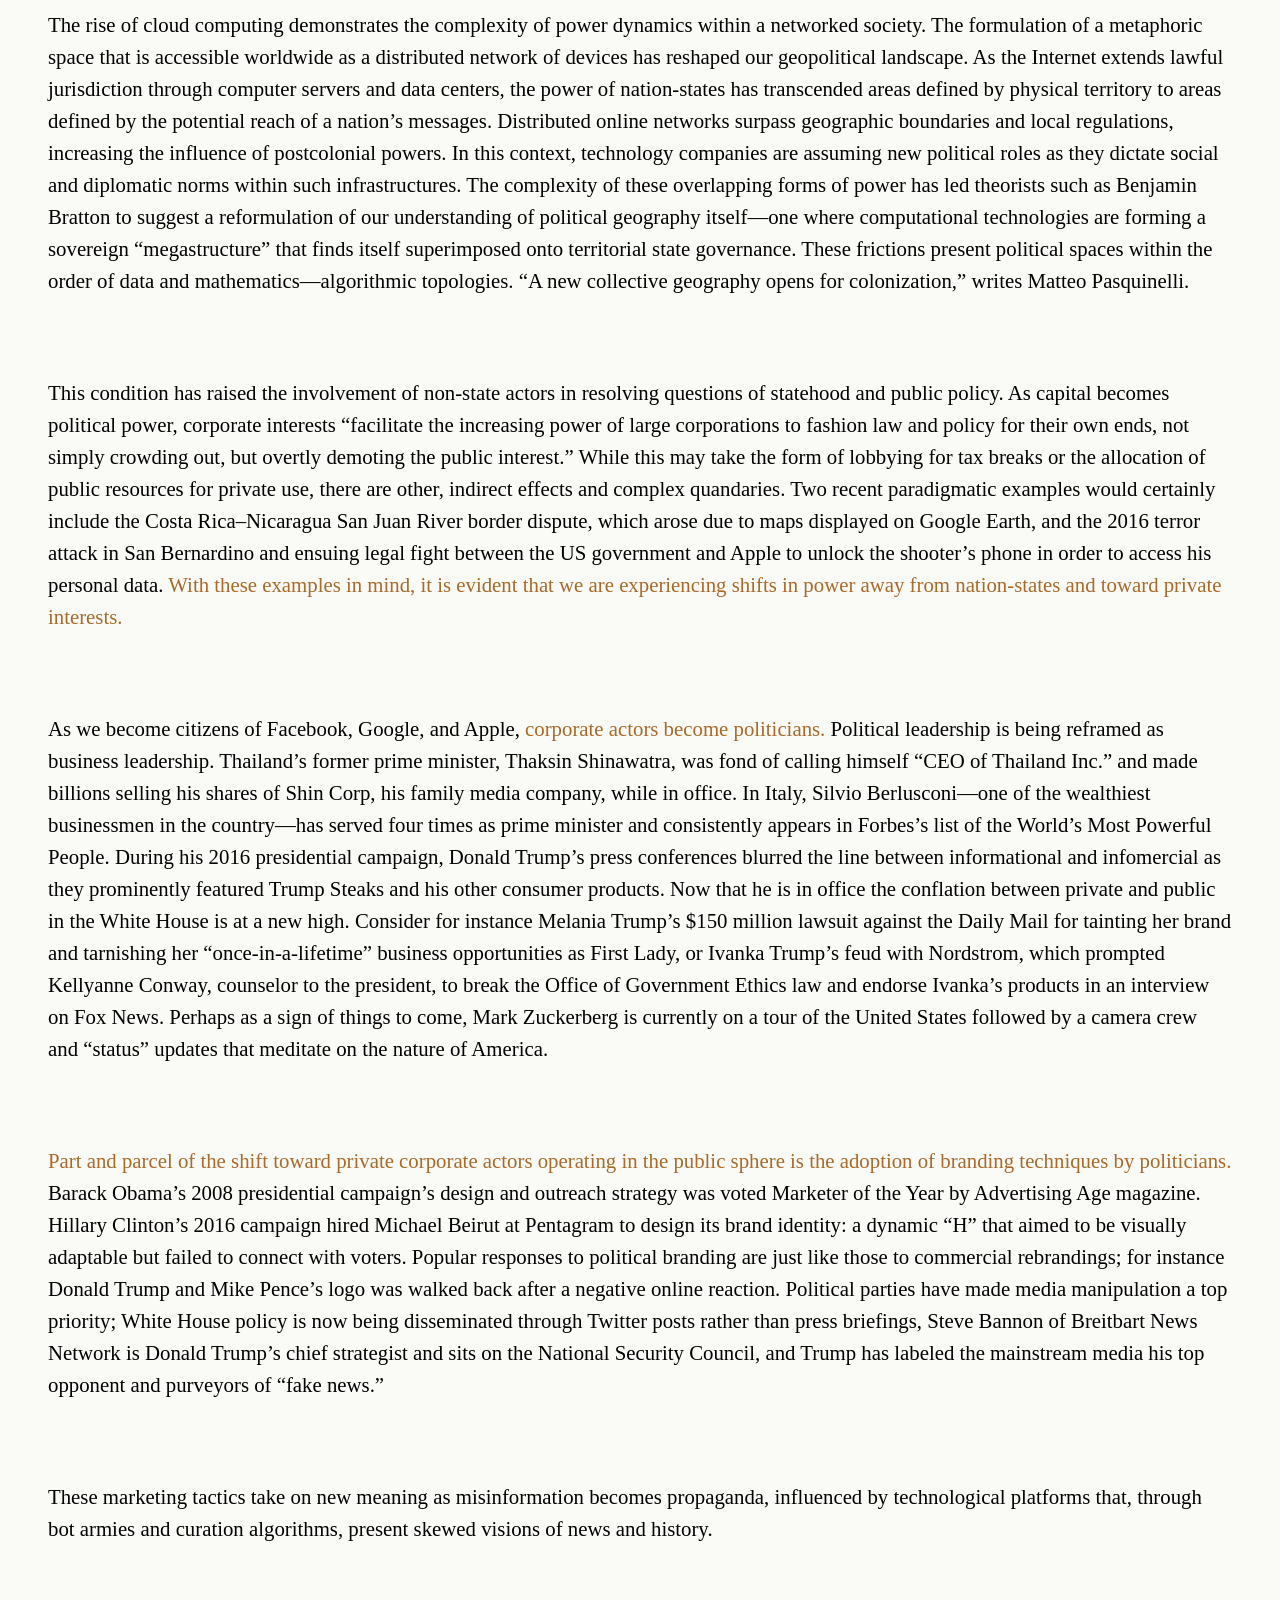
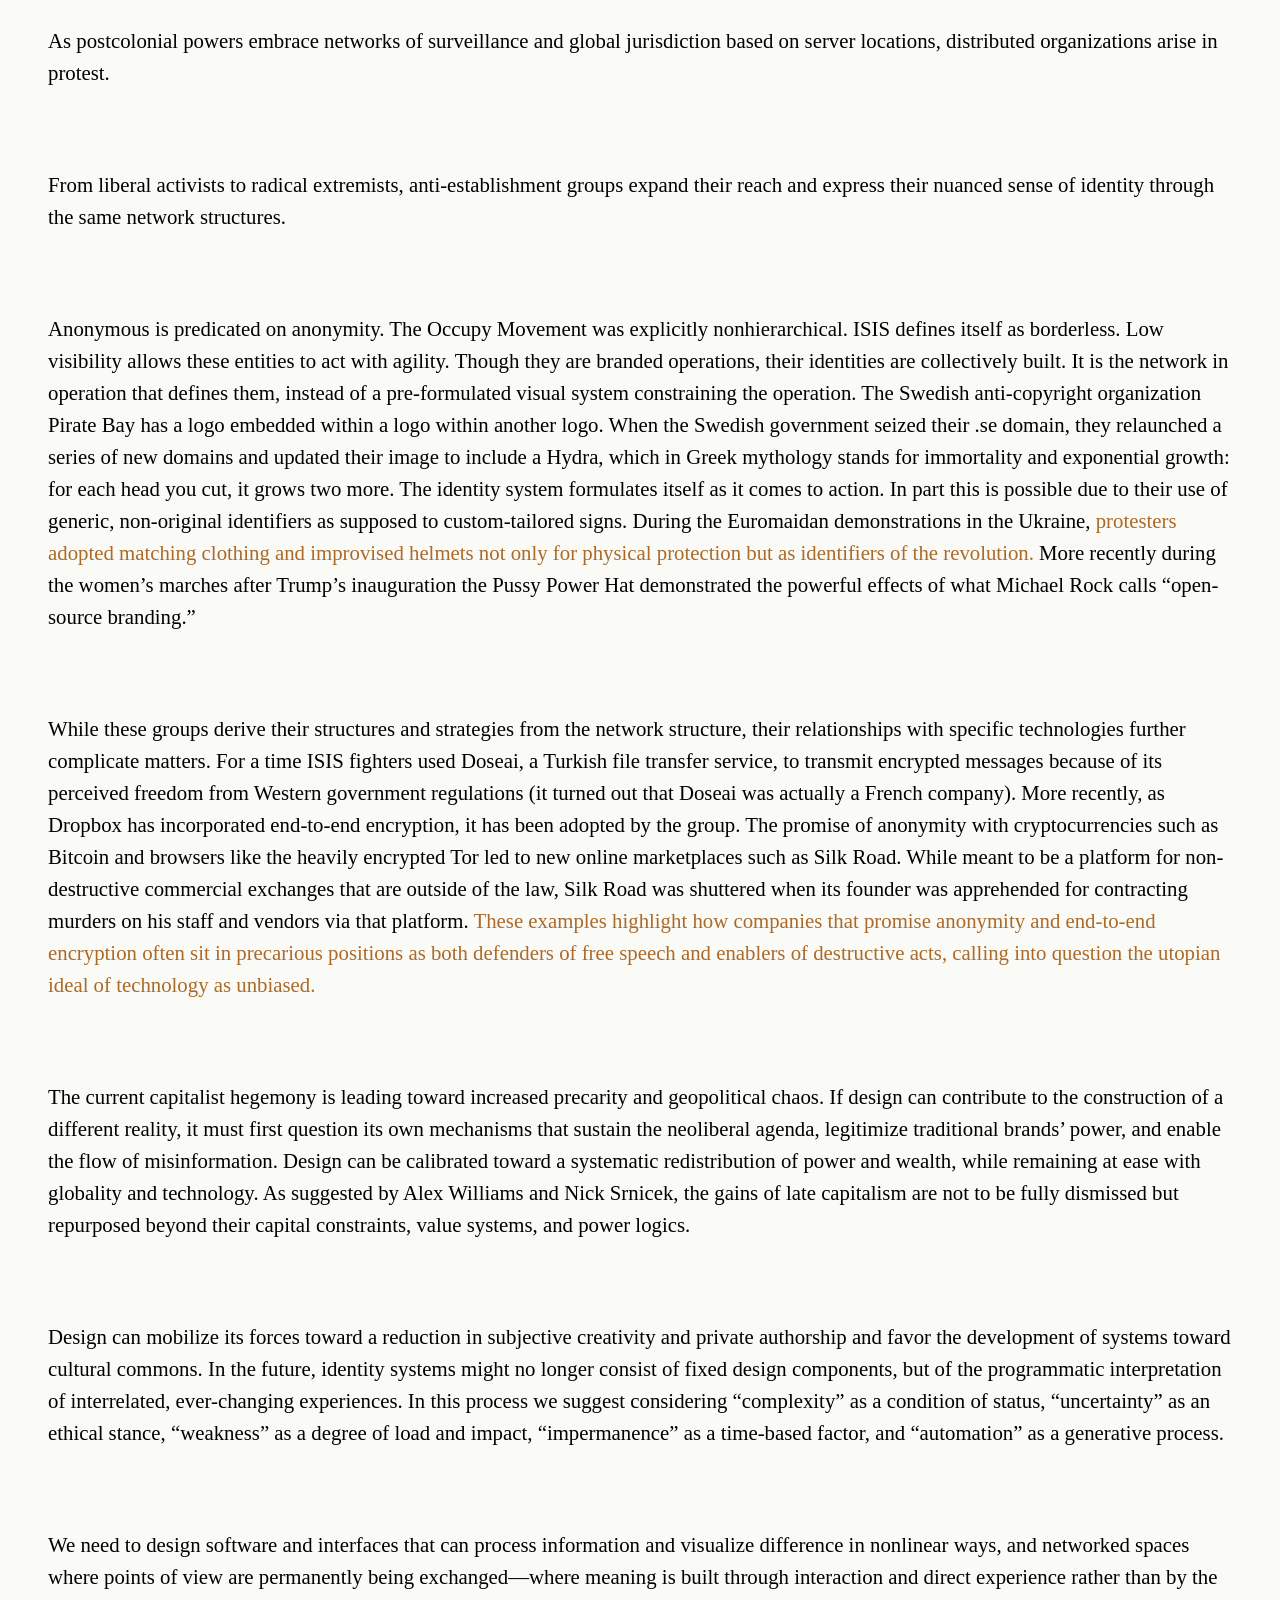
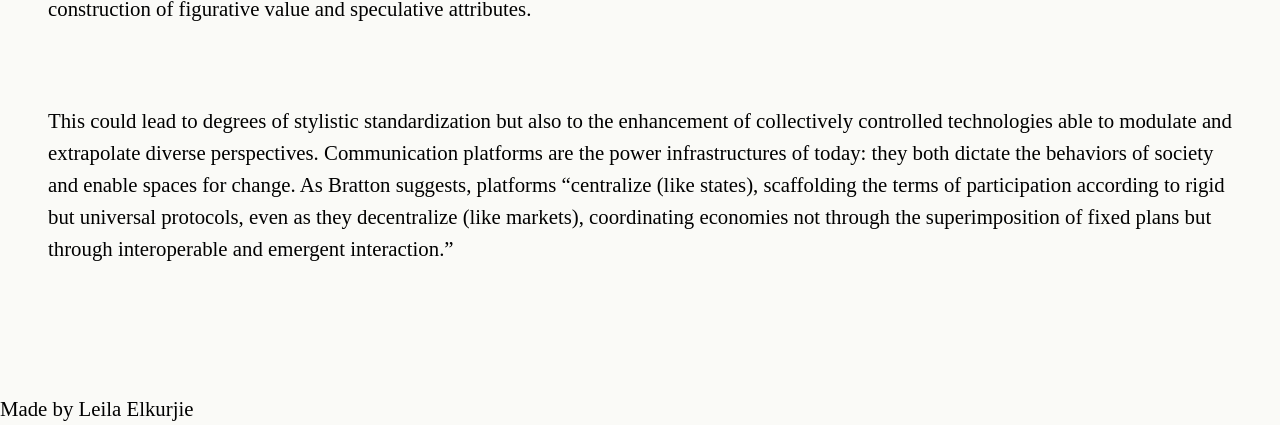
==== commit 117dd7ef: "updated designs" ====
--- a/direction1/index.html
+++ b/direction1/index.html
@@ -16,7 +16,7 @@
 		<header>
 
 			<h1>2017</h1>
-			
+
 			<h2>post identity design</h2>
 
 			<h3>Brands, Politics, and Technological Instability</h3>
@@ -33,7 +33,11 @@
 				<section id="section1">
 					<p>In September 2015 Google redesigned its visual identity. As part of the new system Google’s engineers created an automatic process that could generate thousands of different vector-based iterations of the logo. This action was taken to satisfy potential viewing scenarios based on, for instance, screen size, or the background against which the logo is displayed. Within these variations they made a tiny version that only comprises 305 bytes of data. The older logo was formally more complex and its smallest version was approximately 4,000 bytes; this relatively larger file size prompted the adoption of a text-based variation as a workaround for weak Internet connections, a compromise that allowed room for inconsistencies if the proper fonts weren’t available on the user’s end.</p>
 
-					<p>The relative simplicity of the new logo, then, was about more than just the formal, aesthetic qualities of the mark. <span style="color: #ab6a29;">A major part of it was about the desire for pixel-perfect efficiency and cross-platform accessibility—the need to accommodate the thousands of possible scenarios triggered by computers accessing the logo.</span> As users embrace diverse communication devices, visual consistency has become very difficult for brands to maintain. Google’s new 305-byte logo instigated discussions online and motivated skeptical compression specialists and aficionados to research different ways to generate the graphic while maintaining its extremely small size. The process of re-creating the logo outlined on blogs—explaining its elemental geometry, with its few circles and lines—is an interesting narrative. One wonders how small another logo with more anchor points could get. And how this logic of design for mass dissemination driven by data constraints could transfer to other brands, and to our broader contemporary visual culture.</p>
+					<p class="quote1">A major part of it was about the desire for</p>
+					<p class="handwritten">pixel-perfect efficiency and cross-platform accessibility</p>
+					<p class="quote2">—the need to accommodate the thousands of possible scenarios triggered by computers accessing the logo.</p>
+
+					<p>The relative simplicity of the new logo, then, was about more than just the formal, aesthetic qualities of the mark. As users embrace diverse communication devices, visual consistency has become very difficult for brands to maintain. Google’s new 305-byte logo instigated discussions online and motivated skeptical compression specialists and aficionados to research different ways to generate the graphic while maintaining its extremely small size. The process of re-creating the logo outlined on blogs—explaining its elemental geometry, with its few circles and lines—is an interesting narrative. One wonders how small another logo with more anchor points could get. And how this logic of design for mass dissemination driven by data constraints could transfer to other brands, and to our broader contemporary visual culture.</p>
 
 
 					<p>In the new identity announcement, Google articulated the need to have such a small logo for “broader distribution,” explaining that “consistency has a tremendous impact when you consider our goal of making Google more accessible and useful to users around the world, including the next billion.” By “the next billion” they meant Southeast Asia, where Google recently established an engineering team to help improve online connectivity in the region. Internet access is certainly beneficial, but we cannot forget that Google is a business that grows as the Internet expands. Furthermore, we need to analyze these actions beyond the corporate sphere and within a political perspective, since developments in technology are blurring distinctions between private and public entities and driving complex shifts in notions of agency and power.</p>
--- a/direction1/style.css
+++ b/direction1/style.css
@@ -3,28 +3,35 @@
 	--titlesize-m: 5rem;
 	--bodysize-s: 1.3rem;
 	--spacing: 5rem;
+	--spacing-s: 3rem;
 	--navy: #101010;
     --blue: #154bff;
     --offwhite: #fafaf7;
     --white: #eeefe8;
+	--titlefont: "Permanent Marker";
+	--mainfont: "Naroor";
+	--cursivefont: "Rock Salt";
 }
 
 body {
 	font-size: var(--bodysize-s);
-	padding: var(--spacing);
 	background-color: var(--offwhite);
-	font-family: "Naroor";
+	font-family: var(--mainfont);
+}
+
+main {
+	padding: var(--spacing-s);
 }
 
 header {
     text-align: center;
-    padding: 5rem 0 6rem;
+    padding: 4rem 2.5rem 6rem;
     border-bottom: 1px solid var(--navy);
 }
 
 h2 {
 	font-size: var(--titlesize-m);
-	font-family: "Permanent Marker";
+	font-family:var(--titlefont);
 	display: flex;
 	justify-content: center;
 	text-align: center;
@@ -36,7 +43,7 @@
 	/* padding-block-start: calc(var(--spacing)/2); */
 	color: var(--color);
 	font-size: var(--titlesize-s);
-	font-family: "Narnoor";
+	font-family: var(--mainfont);
 	text-transform: uppercase;
 	line-height: 1.5rem;
 }
@@ -46,7 +53,7 @@
 }
 
 h4, h1 {
-	font-family: "Rock Salt";
+	font-family: var(--cursivefont);
 	color: var(--blue);
 	font-size: 1rem;
 }
@@ -56,13 +63,33 @@
     padding: 0.5rem 1rem;
     display: inline-block;
 	border-radius: 100px;
-	margin-block-end: var(--spacing);
+	margin-block-end: var(--spacing-s);
 }
 
 p {
 	padding-block-start: var(--spacing);
 	line-height: 2rem;
-	font-family: "Narnoor";
+	font-family: var(--mainfont);
 }
 
 
+.quote1, .quote2, .handwritten {
+    padding: 0;
+    margin: 0;
+}
+
+.quote1 {
+    margin-top: 5rem;
+}
+
+.quote1, .quote2 {
+	text-transform: uppercase;
+}
+
+.handwritten {
+    font-family: var(--cursivefont);
+    color: var(--blue);
+	margin: var(--spacing-s);
+}
+
+
